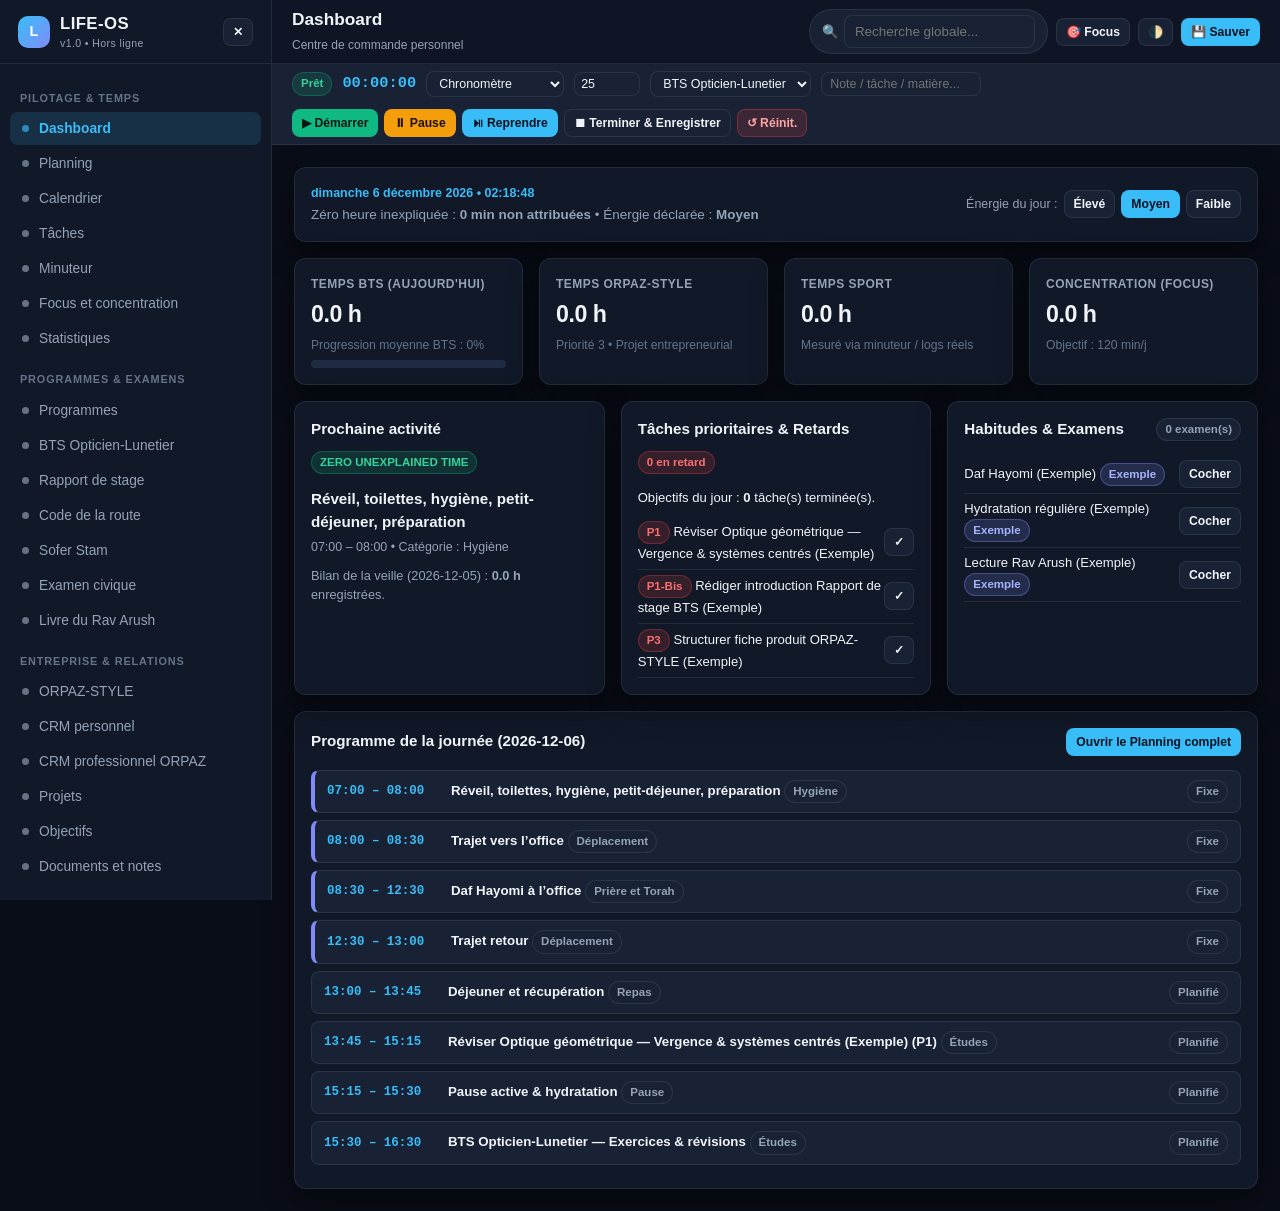
==== index.html @ 8e5c57d3 "Rename LIFE-OS (1).html to index.html" ====
<!DOCTYPE html>
<html lang="fr" data-theme="dark">
<head>
<meta charset="UTF-8">
<meta name="viewport" content="width=device-width, initial-scale=1.0, maximum-scale=5.0">
<title>LIFE-OS — Système de Gestion de Vie, Études & Entrepreneuriat</title>
<style>
  :root {
    --bg-app: #090d16;
    --bg-surface: #111827;
    --bg-surface-2: #182234;
    --bg-surface-3: #1f2b42;
    --bg-glass: rgba(17, 24, 39, 0.85);
    --text-main: #f1f5f9;
    --text-muted: #94a3b8;
    --text-dim: #64748b;
    --border-color: rgba(148, 163, 184, 0.14);
    --border-strong: rgba(148, 163, 184, 0.28);
    --accent: #38bdf8;
    --accent-2: #818cf8;
    --accent-gold: #f59e0b;
    --success: #10b981;
    --warning: #f59e0b;
    --danger: #ef4444;
    --info: #38bdf8;
    --shadow: 0 12px 32px rgba(0, 0, 0, 0.45);
    --radius-sm: 8px;
    --radius-md: 12px;
    --radius-lg: 16px;
    --radius-xl: 20px;
    --sidebar-w: 272px;
    --topbar-h: 64px;
    --font-sans: 'Inter', -apple-system, BlinkMacSystemFont, 'Segoe UI', Roboto, sans-serif;
    --font-mono: ui-monospace, SFMono-Regular, Menlo, Monaco, Consolas, monospace;
  }

  [data-theme="light"] {
    --bg-app: #f1f5f9;
    --bg-surface: #ffffff;
    --bg-surface-2: #f8fafc;
    --bg-surface-3: #e2e8f0;
    --bg-glass: rgba(255, 255, 255, 0.88);
    --text-main: #0f172a;
    --text-muted: #475569;
    --text-dim: #64748b;
    --border-color: rgba(15, 23, 42, 0.1);
    --border-strong: rgba(15, 23, 42, 0.22);
    --accent: #0284c7;
    --accent-2: #4f46e5;
    --accent-gold: #d97706;
    --success: #059669;
    --warning: #d97706;
    --danger: #dc2626;
    --info: #0284c7;
    --shadow: 0 8px 24px rgba(15, 23, 42, 0.08);
  }

  * { box-sizing: border-box; margin: 0; padding: 0; }
  html, body { height: 100%; font-family: var(--font-sans); background: var(--bg-app); color: var(--text-main); line-height: 1.5; -webkit-tap-highlight-color: transparent; }
  button, input, select, textarea { font-family: inherit; color: inherit; }
  button { cursor: pointer; background: none; border: none; }
  a { color: var(--accent); text-decoration: none; }
  code, pre, .mono { font-family: var(--font-mono); }

  /* Scrollbars */
  ::-webkit-scrollbar { width: 7px; height: 7px; }
  ::-webkit-scrollbar-track { background: transparent; }
  ::-webkit-scrollbar-thumb { background: rgba(148, 163, 184, 0.25); border-radius: 99px; }
  ::-webkit-scrollbar-thumb:hover { background: rgba(148, 163, 184, 0.45); }

  /* Layout */
  .app-shell { display: flex; min-height: 100vh; width: 100%; }
  .sidebar {
    width: var(--sidebar-w);
    background: var(--bg-surface);
    border-right: 1px solid var(--border-color);
    display: flex;
    flex-direction: column;
    position: fixed;
    top: 0; left: 0; bottom: 0;
    z-index: 40;
    transition: transform 0.25s ease;
  }
  .sidebar-header {
    height: var(--topbar-h);
    padding: 0 18px;
    display: flex;
    align-items: center;
    justify-content: space-between;
    border-bottom: 1px solid var(--border-color);
  }
  .brand { display: flex; align-items: center; gap: 10px; font-weight: 800; font-size: 1.05rem; letter-spacing: 0.4px; }
  .brand-badge {
    width: 32px; height: 32px; border-radius: 10px;
    background: linear-gradient(135deg, var(--accent), var(--accent-2));
    display: grid; place-items: center; color: #fff; font-weight: 900; font-size: 0.9rem;
  }
  .sidebar-nav { flex: 1; overflow-y: auto; padding: 12px 10px; }
  .nav-group-label {
    font-size: 0.68rem; font-weight: 700; text-transform: uppercase;
    letter-spacing: 0.08em; color: var(--text-dim); padding: 14px 10px 6px;
  }
  .nav-item {
    width: 100%; display: flex; align-items: center; gap: 10px;
    padding: 9px 12px; border-radius: var(--radius-sm); font-size: 0.86rem;
    color: var(--text-muted); text-align: left; transition: all 0.15s ease; margin-bottom: 2px;
  }
  .nav-item:hover { background: var(--bg-surface-2); color: var(--text-main); }
  .nav-item.active {
    background: rgba(56, 189, 248, 0.14); color: var(--accent); font-weight: 600;
  }
  .nav-dot { width: 7px; height: 7px; border-radius: 50%; background: currentColor; opacity: 0.65; flex-shrink: 0; }

  .main-wrapper { flex: 1; margin-left: var(--sidebar-w); display: flex; flex-direction: column; min-width: 0; }

  /* Topbar & Persistent Timer Bar */
  .topbar {
    height: var(--topbar-h);
    background: var(--bg-glass);
    backdrop-filter: blur(14px);
    border-bottom: 1px solid var(--border-color);
    padding: 0 20px;
    display: flex; align-items: center; justify-content: space-between; gap: 12px;
    position: sticky; top: 0; z-index: 30;
  }
  .topbar-left { display: flex; align-items: center; gap: 12px; min-width: 0; }
  .menu-toggle {
    display: none; width: 38px; height: 38px; border-radius: var(--radius-sm);
    align-items: center; justify-content: center; background: var(--bg-surface-2);
    border: 1px solid var(--border-color); font-size: 1.1rem;
  }
  .page-title-wrap h1 { font-size: 1.08rem; font-weight: 700; white-space: nowrap; overflow: hidden; text-overflow: ellipsis; }
  .page-title-wrap span { font-size: 0.75rem; color: var(--text-muted); }

  .topbar-right { display: flex; align-items: center; gap: 8px; flex-wrap: wrap; }
  .search-box {
    display: flex; align-items: center; gap: 6px;
    background: var(--bg-surface-2); border: 1px solid var(--border-color);
    border-radius: 99px; padding: 5px 12px; font-size: 0.82rem;
  }
  .search-box input { background: transparent; border: none; outline: none; width: 170px; font-size: 0.82rem; }
  .search-box input:focus { width: 220px; }

  /* Persistent Global Timer Pill */
  .global-timer-bar {
    background: var(--bg-surface-2);
    border-bottom: 1px solid var(--border-color);
    padding: 7px 20px;
    display: flex; align-items: center; justify-content: space-between; gap: 12px; flex-wrap: wrap;
    font-size: 0.82rem;
  }
  .timer-readout { font-family: var(--font-mono); font-weight: 700; font-size: 0.96rem; color: var(--accent); }
  .timer-controls { display: flex; align-items: center; gap: 6px; flex-wrap: wrap; }

  /* Content */
  .content-area { padding: 22px; max-width: 1560px; width: 100%; margin: 0 auto; flex: 1; }

  /* Cards, Buttons, Badges, Inputs */
  .card {
    background: var(--bg-surface); border: 1px solid var(--border-color);
    border-radius: var(--radius-md); padding: 16px; box-shadow: var(--shadow);
  }
  .card-header { display: flex; align-items: center; justify-content: space-between; gap: 10px; margin-bottom: 14px; flex-wrap: wrap; }
  .card-title { font-size: 0.95rem; font-weight: 700; display: flex; align-items: center; gap: 8px; }
  .card-sub { font-size: 0.78rem; color: var(--text-muted); }

  .grid { display: grid; gap: 16px; }
  .grid-2 { grid-template-columns: repeat(2, minmax(0, 1fr)); }
  .grid-3 { grid-template-columns: repeat(3, minmax(0, 1fr)); }
  .grid-4 { grid-template-columns: repeat(4, minmax(0, 1fr)); }

  .kpi-val { font-size: 1.45rem; font-weight: 800; letter-spacing: -0.02em; margin: 4px 0; }
  .kpi-label { font-size: 0.75rem; color: var(--text-muted); text-transform: uppercase; letter-spacing: 0.04em; font-weight: 600; }
  .kpi-meta { font-size: 0.76rem; color: var(--text-dim); }

  .btn {
    display: inline-flex; align-items: center; justify-content: center; gap: 6px;
    padding: 7px 13px; border-radius: var(--radius-sm); font-size: 0.82rem; font-weight: 600;
    border: 1px solid var(--border-color); background: var(--bg-surface-2); color: var(--text-main);
    transition: all 0.15s ease; min-height: 34px;
  }
  .btn:hover { border-color: var(--border-strong); background: var(--bg-surface-3); }
  .btn-primary { background: var(--accent); color: #06121f; border-color: transparent; }
  .btn-primary:hover { opacity: 0.92; background: var(--accent); }
  .btn-success { background: var(--success); color: #04160f; border-color: transparent; }
  .btn-warning { background: var(--warning); color: #1a1102; border-color: transparent; }
  .btn-danger { background: rgba(239, 68, 68, 0.16); color: #fca5a5; border-color: rgba(239, 68, 68, 0.35); }
  [data-theme="light"] .btn-danger { color: #b91c1c; }
  .btn-sm { padding: 4px 9px; font-size: 0.76rem; min-height: 28px; }

  .badge {
    display: inline-flex; align-items: center; gap: 4px; padding: 2px 8px;
    border-radius: 99px; font-size: 0.72rem; font-weight: 600;
    background: var(--bg-surface-2); color: var(--text-muted); border: 1px solid var(--border-color);
  }
  .badge-p1 { background: rgba(239, 68, 68, 0.16); color: #f87171; border-color: rgba(239, 68, 68, 0.3); }
  .badge-p2 { background: rgba(245, 158, 11, 0.16); color: #fbbf24; border-color: rgba(245, 158, 11, 0.3); }
  .badge-p3 { background: rgba(56, 189, 248, 0.16); color: #38bdf8; border-color: rgba(56, 189, 248, 0.3); }
  .badge-ok { background: rgba(16, 185, 129, 0.16); color: #34d399; border-color: rgba(16, 185, 129, 0.3); }
  .badge-demo { background: rgba(129, 140, 248, 0.18); color: #a5b4fc; border-color: rgba(129, 140, 248, 0.35); }

  input[type="text"], input[type="number"], input[type="date"], input[type="time"], input[type="email"], select, textarea {
    width: 100%; background: var(--bg-surface-2); border: 1px solid var(--border-color);
    border-radius: var(--radius-sm); padding: 8px 10px; font-size: 0.84rem; outline: none;
  }
  input:focus, select:focus, textarea:focus { border-color: var(--accent); }
  textarea { min-height: 76px; resize: vertical; }

  .form-grid { display: grid; grid-template-columns: repeat(auto-fit, minmax(180px, 1fr)); gap: 10px; }
  .field { display: flex; flex-direction: column; gap: 4px; }
  .field label { font-size: 0.75rem; font-weight: 600; color: var(--text-muted); }

  .table-wrap { overflow-x: auto; }
  table { width: 100%; border-collapse: collapse; font-size: 0.83rem; }
  th, td { padding: 9px 10px; border-bottom: 1px solid var(--border-color); text-align: left; vertical-align: top; }
  th { font-size: 0.73rem; text-transform: uppercase; letter-spacing: 0.05em; color: var(--text-muted); background: var(--bg-surface-2); }

  .progress-bar { width: 100%; height: 8px; background: var(--bg-surface-3); border-radius: 99px; overflow: hidden; }
  .progress-fill { height: 100%; background: linear-gradient(90deg, var(--accent), var(--success)); transition: width 0.25s ease; }

  /* Kanban */
  .kanban-board { display: grid; grid-template-columns: repeat(3, minmax(260px, 1fr)); gap: 14px; overflow-x: auto; }
  .kanban-col { background: var(--bg-surface-2); border: 1px solid var(--border-color); border-radius: var(--radius-md); padding: 12px; }
  .kanban-col-title { font-weight: 700; font-size: 0.84rem; margin-bottom: 10px; display: flex; justify-content: space-between; }
  .kanban-item { background: var(--bg-surface); border: 1px solid var(--border-color); border-radius: var(--radius-sm); padding: 10px; margin-bottom: 8px; }

  /* Timeline / Schedule */
  .slot-row {
    display: grid; grid-template-columns: 112px 1fr auto; gap: 12px; align-items: center;
    padding: 9px 12px; border-radius: var(--radius-sm); border: 1px solid var(--border-color);
    background: var(--bg-surface-2); margin-bottom: 7px; font-size: 0.83rem;
  }
  .slot-time { font-family: var(--font-mono); font-size: 0.78rem; font-weight: 700; color: var(--accent); }
  .slot-fixed { border-left: 4px solid var(--accent-2); }
  .slot-gap { border-left: 4px dashed var(--warning); background: rgba(245, 158, 11, 0.08); }
  .slot-done { opacity: 0.75; }

  /* Modal & Toast */
  .modal-backdrop {
    position: fixed; inset: 0; background: rgba(0, 0, 0, 0.65); backdrop-filter: blur(4px);
    display: none; align-items: center; justify-content: center; z-index: 100; padding: 16px;
  }
  .modal-backdrop.open { display: flex; }
  .modal-box {
    background: var(--bg-surface); border: 1px solid var(--border-strong); border-radius: var(--radius-lg);
    max-width: 640px; width: 100%; max-height: 88vh; overflow-y: auto; padding: 20px; box-shadow: var(--shadow);
  }
  .toast-container { position: fixed; bottom: 20px; right: 20px; z-index: 120; display: flex; flex-direction: column; gap: 8px; max-width: 360px; }
  .toast {
    background: var(--bg-surface-3); border: 1px solid var(--border-strong); border-left: 4px solid var(--accent);
    border-radius: var(--radius-sm); padding: 10px 14px; font-size: 0.82rem; box-shadow: var(--shadow);
  }

  /* Focus Mode Overlay */
  .focus-overlay {
    position: fixed; inset: 0; background: var(--bg-app); z-index: 90;
    display: none; flex-direction: column; align-items: center; justify-content: center; padding: 24px; text-align: center;
  }
  .focus-overlay.active { display: flex; }
  .focus-clock { font-family: var(--font-mono); font-size: clamp(3rem, 10vw, 6rem); font-weight: 800; color: var(--accent); margin: 16px 0; }

  .sidebar-overlay { display: none; position: fixed; inset: 0; background: rgba(0,0,0,0.55); z-index: 35; }

  @media (max-width: 1024px) {
    .grid-4 { grid-template-columns: repeat(2, minmax(0, 1fr)); }
    .grid-3 { grid-template-columns: repeat(2, minmax(0, 1fr)); }
  }
  @media (max-width: 820px) {
    .sidebar { transform: translateX(-100%); }
    .sidebar.open { transform: translateX(0); }
    .sidebar-overlay.open { display: block; }
    .main-wrapper { margin-left: 0; }
    .menu-toggle { display: inline-flex; }
    .grid-2, .grid-3, .grid-4 { grid-template-columns: 1fr; }
    .search-box input { width: 110px; }
    .search-box input:focus { width: 140px; }
    .content-area { padding: 14px; }
  }
</style>
</head>
<body>
<div class="sidebar-overlay" id="sidebarOverlay" onclick="NavigationManager.closeMobileMenu()"></div>

<div class="app-shell">
  <!-- SIDEBAR -->
  <aside class="sidebar" id="sidebar">
    <div class="sidebar-header">
      <div class="brand">
        <div class="brand-badge">L</div>
        <div>
          <div>LIFE-OS</div>
          <div style="font-size:0.66rem;font-weight:500;color:var(--text-muted)">v1.0 • Hors ligne</div>
        </div>
      </div>
      <button class="btn btn-sm" onclick="NavigationManager.closeMobileMenu()" title="Fermer">✕</button>
    </div>
    <nav class="sidebar-nav" id="sidebarNav"></nav>
  </aside>

  <!-- MAIN -->
  <div class="main-wrapper">
    <!-- TOPBAR -->
    <header class="topbar">
      <div class="topbar-left">
        <button class="menu-toggle" onclick="NavigationManager.toggleMobileMenu()" aria-label="Menu">☰</button>
        <div class="page-title-wrap">
          <h1 id="pageTitle">Dashboard</h1>
          <span id="pageSubtitle">Centre de commande personnel</span>
        </div>
      </div>
      <div class="topbar-right">
        <div class="search-box">
          <span>🔍</span>
          <input type="text" id="globalSearchInput" placeholder="Recherche globale..." oninput="NavigationManager.handleGlobalSearch(this.value)">
        </div>
        <button class="btn btn-sm" onclick="FocusManager.enterFocusMode()" title="Mode Concentration">🎯 Focus</button>
        <button class="btn btn-sm" onclick="SettingsManager.toggleTheme()" title="Clair / Sombre">🌓</button>
        <button class="btn btn-sm btn-primary" onclick="BackupManager.quickManualBackup()" title="Sauvegarde locale">💾 Sauver</button>
      </div>
    </header>

    <!-- PERSISTENT GLOBAL TIMER BAR -->
    <div class="global-timer-bar" id="globalTimerBar">
      <div style="display:flex;align-items:center;gap:10px;flex-wrap:wrap;">
        <span class="badge badge-ok" id="timerStatusBadge">Prêt</span>
        <span class="timer-readout" id="globalTimerDisplay">00:00:00</span>
        <select id="timerModeSelect" style="width:auto;padding:4px 8px;font-size:0.78rem;" onchange="TimerManager.setMode(this.value)">
          <option value="stopwatch">Chronomètre</option>
          <option value="countdown">Compte à rebours</option>
          <option value="pomodoro">Pomodoro (25m)</option>
        </select>
        <input type="number" id="timerDurationMin" value="25" min="1" max="300" style="width:66px;padding:4px 6px;font-size:0.78rem;" title="Durée (min)">
        <select id="timerCategorySelect" style="width:auto;padding:4px 8px;font-size:0.78rem;">
          <option value="BTS Opticien-Lunetier">BTS Opticien-Lunetier</option>
          <option value="Rapport de stage">Rapport de stage</option>
          <option value="ORPAZ-STYLE">ORPAZ-STYLE</option>
          <option value="Code de la route">Code de la route</option>
          <option value="Sofer Stam">Sofer Stam</option>
          <option value="Examen civique">Examen civique</option>
          <option value="Lecture">Lecture (Rav Arush)</option>
          <option value="Sport">Sport</option>
          <option value="Autre activité">Autre activité</option>
        </select>
        <input type="text" id="timerNoteInput" placeholder="Note / tâche / matière..." style="width:160px;padding:4px 8px;font-size:0.78rem;">
      </div>
      <div class="timer-controls">
        <button class="btn btn-sm btn-success" id="btnTimerStart" onclick="TimerManager.start()">▶ Démarrer</button>
        <button class="btn btn-sm btn-warning" onclick="TimerManager.pause()">⏸ Pause</button>
        <button class="btn btn-sm btn-primary" onclick="TimerManager.resume()">⏯ Reprendre</button>
        <button class="btn btn-sm" onclick="TimerManager.stopAndSave()">⏹ Terminer & Enregistrer</button>
        <button class="btn btn-sm btn-danger" onclick="TimerManager.reset()">↺ Réinit.</button>
      </div>
    </div>

    <!-- MAIN CONTENT -->
    <main class="content-area" id="appContent"></main>
  </div>
</div>

<!-- FOCUS MODE OVERLAY -->
<div class="focus-overlay" id="focusOverlay">
  <span class="badge badge-p3">MODE CONCENTRATION ACTIF</span>
  <h2 id="focusTaskLabel" style="font-size:1.5rem;margin-top:12px;">Session de concentration</h2>
  <p id="focusGoalLabel" style="color:var(--text-muted);max-width:520px;margin-top:6px;"></p>
  <div class="focus-clock" id="focusOverlayClock">25:00</div>
  <div style="display:flex;gap:10px;flex-wrap:wrap;justify-content:center;">
    <button class="btn btn-success" onclick="TimerManager.start()">▶ Démarrer</button>
    <button class="btn btn-warning" onclick="TimerManager.pause()">⏸ Pause</button>
    <button class="btn btn-primary" onclick="FocusManager.openPostSessionModal()">✓ Clôturer session</button>
    <button class="btn" onclick="FocusManager.exitFocusMode()">Quitter le mode Focus</button>
  </div>
</div>

<!-- MODAL -->
<div class="modal-backdrop" id="modalBackdrop" onclick="if(event.target===this)UI.closeModal()">
  <div class="modal-box" id="modalBox"></div>
</div>

<!-- TOASTS -->
<div class="toast-container" id="toastContainer"></div>

<script>
/* ============================================================================
   LIFE-OS ARCHITECTURE MODULES
   - DatabaseManager (IndexedDB + Schema Version & Migrations)
   - SettingsManager (LocalStorage + Fixed Schedule + Shabbat/Holidays + Energy)
   - NavigationManager (24 views + Global Search + Responsive Menu)
   - DashboardManager (Live Clock, KPIs, Zero Unexplained Time, Progress)
   - PlanningEngine (Full waking-day engine, fixed slots, smart evening rotation, gaps)
   - TaskManager (Tasks, Subtasks, Recurrence, Statuses, List / Kanban / Calendar)
   - CalendarManager (Day / Week / Month / Chronological + Shabbat/Unavailability)
   - StudyManager (BTS subjects, weighted grades, spaced repetition, Rapport de stage,
                   Code/Permis B, Sofer Stam, Examen civique, Rav Arush)
   - CRMManager (Strict separation: Personal CRM vs ORPAZ-STYLE CRM + voluntary link)
   - ProjectManager (Projects, Milestones, Objectives across all horizons, Docs/Notes)
   - TimerManager (Timestamp-based persistent timer across navigation/reload/background)
   - FocusManager (Pomodoro/25/45/60/90/custom, pre/post session, focus mode, reminders)
   - BackupManager (Full/Selective JSON export, validate, dedup, preview, auto/manual, history)
   - StatisticsManager (SVG charts, real measured time vs habits, daily/weekly recap)
   - NotificationManager (In-app reminders, hydration/movement/break prompts, browser notif if granted)
   ============================================================================ */

const SCHEMA_VERSION = 1;
const DB_NAME = 'LifeOS_DB_v1';

const FIXED_SCHEDULE_DEFAULT = [
  { id: 'fix-1', start: '07:00', end: '08:00', label: 'Réveil, toilettes, hygiène, petit-déjeuner, préparation', category: 'Hygiène', protected: true },
  { id: 'fix-2', start: '08:00', end: '08:30', label: 'Trajet vers l’office', category: 'Déplacement', protected: true },
  { id: 'fix-3', start: '08:30', end: '12:30', label: 'Daf Hayomi à l’office', category: 'Prière et Torah', protected: true },
  { id: 'fix-4', start: '12:30', end: '13:00', label: 'Trajet retour', category: 'Déplacement', protected: true },
  { id: 'fix-5', start: '18:30', end: '20:30', label: 'Cours de Torah et Arvit', category: 'Prière et Torah', protected: true },
  { id: 'fix-6', start: '23:15', end: '23:30', label: 'Préparation au sommeil', category: 'Préparation personnelle', protected: true },
  { id: 'fix-7', start: '23:30', end: '23:59', label: 'Coucher (sommeil protégé)', category: 'Récupération', protected: true }
];

const CATEGORIES_ALL = [
  'Études', 'Travail', 'Entreprise', 'Prière et Torah', 'Déplacement',
  'Repas', 'Sport', 'Douche', 'Hygiène', 'Préparation personnelle',
  'Pause', 'Récupération', 'Lecture', 'Temps personnel', 'Organisation du lendemain'
];

const BTS_SUBJECTS_DEFAULT = [
  { name: 'Analyse de la vision', coeff: 4, difficulty: 'Élevée', progress: 0, grades: [], weakPoints: '', skills: '', nextReview: '' },
  { name: 'Optique géométrique', coeff: 4, difficulty: 'Élevée', progress: 0, grades: [], weakPoints: '', skills: '', nextReview: '' },
  { name: 'Optique physique', coeff: 3, difficulty: 'Élevée', progress: 0, grades: [], weakPoints: '', skills: '', nextReview: '' },
  { name: 'Gestion', coeff: 2, difficulty: 'Moyenne', progress: 0, grades: [], weakPoints: '', skills: '', nextReview: '' },
  { name: 'Économie-droit', coeff: 2, difficulty: 'Moyenne', progress: 0, grades: [], weakPoints: '', skills: '', nextReview: '' },
  { name: 'Étude technique des systèmes optiques (ETSO)', coeff: 4, difficulty: 'Élevée', progress: 0, grades: [], weakPoints: '', skills: '', nextReview: '' }
];

const STORES = [
  'tasks', 'events', 'timeLogs', 'studyItems', 'internshipSections',
  'codeSessions', 'soferItems', 'civicItems', 'books', 'orpazProducts',
  'orpazOrders', 'orpazAgreements', 'orpazSessions', 'personalCrm',
  'orpazCrm', 'projects', 'objectives', 'documents', 'sportSessions',
  'habits', 'focusSessions', 'backups', 'blackoutDates'
];

const UI = {
  toast(msg, type = 'info') {
    const c = document.getElementById('toastContainer');
    const el = document.createElement('div');
    el.className = 'toast';
    if (type === 'danger') el.style.borderLeftColor = 'var(--danger)';
    if (type === 'success') el.style.borderLeftColor = 'var(--success)';
    el.textContent = msg;
    c.appendChild(el);
    setTimeout(() => { el.style.opacity = '0'; setTimeout(() => el.remove(), 250); }, 3600);
  },
  openModal(html) {
    document.getElementById('modalBox').innerHTML = html;
    document.getElementById('modalBackdrop').classList.add('open');
  },
  closeModal() {
    document.getElementById('modalBackdrop').classList.remove('open');
  },
  confirm(title, message, onConfirm) {
    UI.openModal(`
      <h3 style="font-size:1.05rem;font-weight:700;margin-bottom:8px;">${esc(title)}</h3>
      <p style="font-size:0.86rem;color:var(--text-muted);margin-bottom:18px;">${esc(message)}</p>
      <div style="display:flex;gap:8px;justify-content:flex-end;">
        <button class="btn" onclick="UI.closeModal()">Annuler</button>
        <button class="btn btn-danger" id="confirmActionBtn">Confirmer</button>
      </div>
    `);
    document.getElementById('confirmActionBtn').onclick = () => { UI.closeModal(); onConfirm(); };
  },
  todayStr() {
    const d = new Date();
    return d.toISOString().slice(0, 10);
  },
  nowTimeStr() {
    const d = new Date();
    return d.toTimeString().slice(0, 5);
  },
  timeToMin(t) {
    if (!t || !t.includes(':')) return 0;
    const [h, m] = t.split(':').map(Number);
    return h * 60 + m;
  },
  minToTime(m) {
    const clamped = Math.max(0, Math.min(1439, Math.round(m)));
    const hh = String(Math.floor(clamped / 60)).padStart(2, '0');
    const mm = String(clamped % 60).padStart(2, '0');
    return `${hh}:${mm}`;
  },
  formatDurationSec(sec) {
    const s = Math.max(0, Math.floor(sec || 0));
    const h = Math.floor(s / 3600);
    const m = Math.floor((s % 3600) / 60);
    const r = s % 60;
    return [h, m, r].map(v => String(v).padStart(2, '0')).join(':');
  },
  formatHoursFromSec(sec) {
    return ((sec || 0) / 3600).toFixed(1) + ' h';
  },
  uid(prefix = 'id') {
    return `${prefix}_${Date.now().toString(36)}_${Math.random().toString(36).slice(2, 7)}`;
  }
};

function esc(s) {
  return String(s ?? '').replace(/[&<>"']/g, c => ({ '&': '&amp;', '<': '&lt;', '>': '&gt;', '"': '&quot;', "'": '&#39;' }[c]));
}

/* ============================================================================
   1. DatabaseManager (IndexedDB + Schema Version & Migrations)
   ============================================================================ */
const DatabaseManager = {
  db: null,
  async init() {
    return new Promise((resolve, reject) => {
      const req = indexedDB.open(DB_NAME, SCHEMA_VERSION);
      req.onupgradeneeded = (e) => {
        const db = e.target.result;
        const oldVersion = e.oldVersion;
        STORES.forEach(storeName => {
          if (!db.objectStoreNames.contains(storeName)) {
            db.createObjectStore(storeName, { keyPath: 'id' });
          }
        });
        this.runMigrations(db, e.target.transaction, oldVersion, SCHEMA_VERSION);
      };
      req.onsuccess = (e) => {
        this.db = e.target.result;
        resolve(this.db);
      };
      req.onerror = (e) => reject(e.target.error);
    });
  },
  runMigrations(db, tx, fromV, toV) {
    // Hook for deterministic schema migrations across versions
    if (fromV > 0 && fromV < toV) {
      console.info(`LIFE-OS migration du schéma v${fromV} vers v${toV}`);
    }
  },
  async getAll(storeName) {
    return new Promise((resolve, reject) => {
      const tx = this.db.transaction(storeName, 'readonly');
      const req = tx.objectStore(storeName).getAll();
      req.onsuccess = () => resolve(req.result || []);
      req.onerror = () => reject(req.error);
    });
  },
  async put(storeName, item) {
    if (!item.id) item.id = UI.uid(storeName);
    item.updatedAt = new Date().toISOString();
    return new Promise((resolve, reject) => {
      const tx = this.db.transaction(storeName, 'readwrite');
      const req = tx.objectStore(storeName).put(item);
      req.onsuccess = () => resolve(item);
      req.onerror = () => reject(req.error);
    });
  },
  async remove(storeName, id) {
    return new Promise((resolve, reject) => {
      const tx = this.db.transaction(storeName, 'readwrite');
      const req = tx.objectStore(storeName).delete(id);
      req.onsuccess = () => resolve(true);
      req.onerror = () => reject(req.error);
    });
  },
  async clearStore(storeName) {
    return new Promise((resolve, reject) => {
      const tx = this.db.transaction(storeName, 'readwrite');
      const req = tx.objectStore(storeName).clear();
      req.onsuccess = () => resolve(true);
      req.onerror = () => reject(req.error);
    });
  },
  async seedIfEmpty() {
    const existingTasks = await this.getAll('tasks');
    const existingBooks = await this.getAll('books');
    if (existingTasks.length > 0 || existingBooks.length > 0) return;

    const today = UI.todayStr();
    // Données d'exemple clairement marquées isDemo: true
    await this.put('tasks', {
      id: 'demo-t1', title: 'Réviser Optique géométrique — Vergence & systèmes centrés (Exemple)',
      description: 'Exemple de tâche prioritaire BTS Opticien-Lunetier.',
      priority: 'P1', category: 'Études', program: 'BTS Opticien-Lunetier', project: 'BTS 2027',
      createdAt: today, dueDate: today, estMin: 60, actualMin: 0,
      status: 'À faire', subtasks: ['Relire fiches', 'Faire 5 exercices'], notes: '', history: [], isDemo: true
    });
    await this.put('tasks', {
      id: 'demo-t2', title: 'Rédiger introduction Rapport de stage BTS (Exemple)',
      description: 'Exemple de tâche Rapport de stage.',
      priority: 'P1-Bis', category: 'Études', program: 'Rapport de stage', project: 'Rapport BTS',
      createdAt: today, dueDate: today, estMin: 45, actualMin: 0,
      status: 'En cours', subtasks: [], notes: '', history: [], isDemo: true
    });
    await this.put('tasks', {
      id: 'demo-t3', title: 'Structurer fiche produit ORPAZ-STYLE (Exemple)',
      description: 'Exemple d’action opérationnelle ORPAZ-STYLE.',
      priority: 'P3', category: 'Entreprise', program: 'ORPAZ-STYLE', project: 'ORPAZ-STYLE',
      createdAt: today, dueDate: today, estMin: 45, actualMin: 0,
      status: 'À faire', subtasks: [], notes: '', history: [], isDemo: true
    });

    for (const subj of BTS_SUBJECTS_DEFAULT) {
      await this.put('studyItems', {
        id: 'demo-sub-' + subj.name.slice(0, 8),
        subject: subj.name, coeff: subj.coeff, difficulty: subj.difficulty,
        progress: subj.progress, grades: [], courses: '', fiches: '',
        exercises: '', annales: '', qcm: '', corrections: '',
        skills: '', weakPoints: '', nextReview: today, isDemo: true
      });
    }

    await this.put('books', {
      id: 'demo-book-arush',
      title: 'Livre du Rav Arush (À renseigner / Exemple)',
      totalPages: 240, currentPage: 1, dailyPages: 10,
      notes: 'Exemple de suivi de lecture — modifiez le titre, le nombre de pages et la page actuelle.',
      quotes: [], history: [], targetDate: '', isDemo: true
    });

    await this.put('habits', { id: 'demo-h1', name: 'Daf Hayomi (Exemple)', category: 'Prière et Torah', checkedDates: [], isDemo: true });
    await this.put('habits', { id: 'demo-h2', name: 'Hydratation régulière (Exemple)', category: 'Hygiène', checkedDates: [], isDemo: true });
    await this.put('habits', { id: 'demo-h3', name: 'Lecture Rav Arush (Exemple)', category: 'Lecture', checkedDates: [], isDemo: true });
  }
};

/* ============================================================================
   2. SettingsManager (LocalStorage)
   ============================================================================ */
const SETTINGS_KEY = 'LifeOS_Settings_v1';
const SettingsManager = {
  data: {
    theme: 'dark',
    energyLevel: 'Moyen', // 'Élevé' | 'Moyen' | 'Faible'
    showDemoData: true,
    fixedSchedule: JSON.parse(JSON.stringify(FIXED_SCHEDULE_DEFAULT)),
    afternoonBase: {
      lunchStart: '13:00', lunchEnd: '13:45',
      btsDeepEnd: '15:15', breakEnd: '15:30',
      btsExEnd: '16:30', orpazEnd: '17:15',
      sportEnd: '18:00', hygieneEnd: '18:30'
    },
    eveningRotation: ['Code de la route', 'Sofer Stam', 'Examen civique'],
    civicPassScore: 80,
    autoBackupEnabled: true,
    shabbatRules: {
      blockSaturday: true,
      customCandleLightingNote: 'Renseigner manuellement les horaires exacts (aucune invention automatique).'
    },
    dailyFocusGoalMin: 120
  },
  load() {
    try {
      const raw = localStorage.getItem(SETTINGS_KEY);
      if (raw) {
        const parsed = JSON.parse(raw);
        this.data = { ...this.data, ...parsed };
        if (!Array.isArray(this.data.fixedSchedule) || !this.data.fixedSchedule.length) {
          this.data.fixedSchedule = JSON.parse(JSON.stringify(FIXED_SCHEDULE_DEFAULT));
        }
      }
    } catch (e) { console.error(e); }
    document.documentElement.setAttribute('data-theme', this.data.theme || 'dark');
  },
  save() {
    localStorage.setItem(SETTINGS_KEY, JSON.stringify(this.data));
  },
  toggleTheme() {
    this.data.theme = this.data.theme === 'dark' ? 'light' : 'dark';
    document.documentElement.setAttribute('data-theme', this.data.theme);
    this.save();
    UI.toast(`Thème ${this.data.theme === 'dark' ? 'sombre' : 'clair'} activé`);
  },
  async setEnergy(level) {
    this.data.energyLevel = level;
    this.save();
    UI.toast(`Niveau d'énergie déclaré : ${level}`);
    NavigationManager.render();
  }
};

/* ============================================================================
   3. NotificationManager
   ============================================================================ */
const NotificationManager = {
  reminders: [
    'Pensez à boire de l’eau et à vous hydrater.',
    'Levez-vous quelques minutes, bougez et relâchez vos épaules.',
    'Vérifiez vos transitions et ne travaillez jamais après 23h15.'
  ],
  idx: 0,
  pushReminder() {
    const msg = this.reminders[this.idx % this.reminders.length];
    this.idx++;
    UI.toast(`Rappel bien-être : ${msg}`);
    if ('Notification' in window && Notification.permission === 'granted') {
      new Notification('LIFE-OS — Rappel', { body: msg });
    }
  },
  async requestBrowserPermission() {
    if (!('Notification' in window)) {
      UI.toast('Notifications navigateur non supportées sur cet appareil.', 'warning');
      return;
    }
    const perm = await Notification.requestPermission();
    UI.toast(`Permission notifications : ${perm}`);
  }
};

/* ============================================================================
   4. TimerManager (Real Timestamp-Based Persistent Timer)
   ============================================================================ */
const TIMER_STATE_KEY = 'LifeOS_Timer_v1';
const TimerManager = {
  state: {
    mode: 'stopwatch', // 'stopwatch' | 'countdown' | 'pomodoro'
    status: 'idle',    // 'idle' | 'running' | 'paused'
    startedAtMs: null,
    accumulatedSec: 0,
    targetSec: 25 * 60,
    category: 'BTS Opticien-Lunetier',
    note: ''
  },
  intervalId: null,
  load() {
    try {
      const raw = localStorage.getItem(TIMER_STATE_KEY);
      if (raw) this.state = { ...this.state, ...JSON.parse(raw) };
    } catch (e) {}
    const modeSel = document.getElementById('timerModeSelect');
    const durInp = document.getElementById('timerDurationMin');
    const catSel = document.getElementById('timerCategorySelect');
    const noteInp = document.getElementById('timerNoteInput');
    if (modeSel) modeSel.value = this.state.mode;
    if (durInp) durInp.value = Math.max(1, Math.round(this.state.targetSec / 60));
    if (catSel) catSel.value = this.state.category;
    if (noteInp) noteInp.value = this.state.note || '';
    this.syncUI();
    if (!this.intervalId) {
      this.intervalId = setInterval(() => this.syncUI(), 500);
    }
  },
  save() {
    localStorage.setItem(TIMER_STATE_KEY, JSON.stringify(this.state));
  },
  setMode(mode) {
    this.state.mode = mode;
    const durInp = document.getElementById('timerDurationMin');
    if (mode === 'pomodoro') {
      this.state.targetSec = 25 * 60;
      if (durInp) durInp.value = 25;
    } else if (mode === 'countdown' && durInp) {
      this.state.targetSec = Math.max(60, Number(durInp.value || 25) * 60);
    }
    this.save();
    this.syncUI();
  },
  getElapsedSec() {
    let elapsed = this.state.accumulatedSec || 0;
    if (this.state.status === 'running' && this.state.startedAtMs) {
      elapsed += Math.floor((Date.now() - this.state.startedAtMs) / 1000);
    }
    return Math.max(0, elapsed);
  },
  getDisplaySec() {
    const elapsed = this.getElapsedSec();
    if (this.state.mode === 'stopwatch') return elapsed;
    return Math.max(0, (this.state.targetSec || 1500) - elapsed);
  },
  start() {
    const durInp = document.getElementById('timerDurationMin');
    const catSel = document.getElementById('timerCategorySelect');
    const noteInp = document.getElementById('timerNoteInput');
    if (durInp) this.state.targetSec = Math.max(60, Number(durInp.value || 25) * 60);
    if (catSel) this.state.category = catSel.value;
    if (noteInp) this.state.note = noteInp.value.trim();

    if (this.state.status !== 'running') {
      this.state.startedAtMs = Date.now();
      this.state.status = 'running';
      this.save();
      this.syncUI();
      UI.toast(`Minuteur démarré (${this.state.category})`);
    }
  },
  pause() {
    if (this.state.status === 'running') {
      this.state.accumulatedSec = this.getElapsedSec();
      this.state.startedAtMs = null;
      this.state.status = 'paused';
      this.save();
      this.syncUI();
      UI.toast('Minuteur en pause');
    }
  },
  resume() {
    if (this.state.status === 'paused') {
      this.state.startedAtMs = Date.now();
      this.state.status = 'running';
      this.save();
      this.syncUI();
      UI.toast('Minuteur repris');
    }
  },
  async stopAndSave() {
    const sec = this.getElapsedSec();
    const noteInp = document.getElementById('timerNoteInput');
    const catSel = document.getElementById('timerCategorySelect');
    const category = catSel ? catSel.value : this.state.category;
    const note = noteInp ? noteInp.value.trim() : this.state.note;

    this.reset(true);
    if (sec < 5) {
      UI.toast('Durée trop courte (< 5s) pour créer un log de temps.', 'warning');
      return;
    }
    const now = new Date();
    const log = {
      id: UI.uid('log'),
      date: UI.todayStr(),
      startTime: new Date(now.getTime() - sec * 1000).toTimeString().slice(0, 5),
      endTime: now.toTimeString().slice(0, 5),
      durationSec: sec,
      category,
      note
    };
    await DatabaseManager.put('timeLogs', log);
    UI.toast(`Temps enregistré : ${UI.formatDurationSec(sec)} (${category})`, 'success');
    NavigationManager.render();
  },
  reset(silent = false) {
    this.state.status = 'idle';
    this.state.startedAtMs = null;
    this.state.accumulatedSec = 0;
    this.save();
    this.syncUI();
    if (!silent) UI.toast('Minuteur réinitialisé');
  },
  syncUI() {
    const disp = document.getElementById('globalTimerDisplay');
    const badge = document.getElementById('timerStatusBadge');
    const focusClock = document.getElementById('focusOverlayClock');
    const showSec = this.getDisplaySec();
    if (disp) disp.textContent = UI.formatDurationSec(showSec);
    if (focusClock) focusClock.textContent = UI.formatDurationSec(showSec);
    if (badge) {
      badge.textContent = this.state.status === 'running' ? 'En cours' : (this.state.status === 'paused' ? 'En pause' : 'Prêt');
      badge.className = 'badge ' + (this.state.status === 'running' ? 'badge-p1' : (this.state.status === 'paused' ? 'badge-p2' : 'badge-ok'));
    }
    if (this.state.mode !== 'stopwatch' && this.state.status === 'running' && showSec === 0) {
      this.pause();
      UI.toast('Compte à rebours terminé ! Pensez à faire une pause.', 'success');
    }
  }
};

/* ============================================================================
   5. FocusManager
   ============================================================================ */
const FocusManager = {
  currentPlan: { activity: 'BTS Opticien-Lunetier', goal: '', durationMin: 25, expectedResult: '' },
  openPreSessionModal() {
    UI.openModal(`
      <h3 style="font-size:1.05rem;font-weight:700;margin-bottom:10px;">Préparer une session Focus</h3>
      <div class="form-grid">
        <div class="field"><label>Activité</label>
          <select id="fActivity">
            <option>BTS Opticien-Lunetier</option><option>Rapport de stage</option>
            <option>ORPAZ-STYLE</option><option>Code de la route</option>
            <option>Sofer Stam</option><option>Examen civique</option><option>Lecture</option>
          </select>
        </div>
        <div class="field"><label>Durée prévue (min)</label>
          <select id="fDuration"><option value="25">25 min (Pomodoro)</option><option value="45">45 min</option><option value="60">60 min</option><option value="90">90 min</option></select>
        </div>
      </div>
      <div class="field" style="margin-top:10px;"><label>Objectif précis</label><input type="text" id="fGoal" placeholder="Ex. Résoudre 4 exercices de vergence"></div>
      <div class="field" style="margin-top:10px;"><label>Résultat attendu</label><input type="text" id="fResult" placeholder="Ex. Fiche de synthèse + erreurs notées"></div>
      <div style="display:flex;gap:8px;justify-content:flex-end;margin-top:14px;">
        <button class="btn" onclick="UI.closeModal()">Annuler</button>
        <button class="btn btn-primary" onclick="FocusManager.launchSession()">Démarrer Focus</button>
      </div>
    `);
  },
  launchSession() {
    this.currentPlan = {
      activity: document.getElementById('fActivity').value,
      durationMin: Number(document.getElementById('fDuration').value),
      goal: document.getElementById('fGoal').value.trim(),
      expectedResult: document.getElementById('fResult').value.trim()
    };
    UI.closeModal();
    const durInp = document.getElementById('timerDurationMin');
    const catSel = document.getElementById('timerCategorySelect');
    const noteInp = document.getElementById('timerNoteInput');
    if (durInp) durInp.value = this.currentPlan.durationMin;
    if (catSel) catSel.value = this.currentPlan.activity;
    if (noteInp) noteInp.value = this.currentPlan.goal;
    TimerManager.setMode('countdown');
    TimerManager.start();
    this.enterFocusMode();
  },
  enterFocusMode() {
    document.getElementById('focusTaskLabel').textContent = this.currentPlan.activity || TimerManager.state.category;
    document.getElementById('focusGoalLabel').textContent = this.currentPlan.goal ? `Objectif : ${this.currentPlan.goal}` : 'Concentration sans distraction';
    document.getElementById('focusOverlay').classList.add('active');
    TimerManager.syncUI();
  },
  exitFocusMode() {
    document.getElementById('focusOverlay').classList.remove('active');
  },
  openPostSessionModal() {
    this.exitFocusMode();
    const workedMin = Math.max(1, Math.round(TimerManager.getElapsedSec() / 60));
    UI.openModal(`
      <h3 style="font-size:1.05rem;font-weight:700;margin-bottom:10px;">Bilan de fin de session Focus</h3>
      <div class="form-grid">
        <div class="field"><label>Session terminée ?</label>
          <select id="fcDone"><option>Oui</option><option>Partiellement</option><option>Non</option></select>
        </div>
        <div class="field"><label>Temps réellement travaillé (min)</label>
          <input type="number" id="fcMin" value="${workedMin}" min="0">
        </div>
        <div class="field"><label>Nombre d’interruptions</label>
          <input type="number" id="fcInt" value="0" min="0">
        </div>
      </div>
      <div class="field" style="margin-top:10px;"><label>Difficulté rencontrée</label><input type="text" id="fcDiff" placeholder="Aucune / Fatigue / Notion complexe..."></div>
      <div class="field" style="margin-top:10px;"><label>Prochaine étape concrète</label><input type="text" id="fcNext" placeholder="Ex. Faire la série suivante demain"></div>
      <div style="display:flex;gap:8px;justify-content:flex-end;margin-top:14px;">
        <button class="btn" onclick="UI.closeModal()">Annuler</button>
        <button class="btn btn-success" onclick="FocusManager.savePostSession()">Enregistrer la session</button>
      </div>
    `);
  },
  async savePostSession() {
    const mins = Number(document.getElementById('fcMin').value || 0);
    const ints = Number(document.getElementById('fcInt').value || 0);
    const session = {
      id: UI.uid('foc'),
      date: UI.todayStr(),
      activity: this.currentPlan.activity || TimerManager.state.category,
      goal: this.currentPlan.goal,
      completed: document.getElementById('fcDone').value,
      actualMin: mins,
      interruptions: ints,
      difficulty: document.getElementById('fcDiff').value.trim(),
      nextStep: document.getElementById('fcNext').value.trim()
    };
    await DatabaseManager.put('focusSessions', session);
    if (mins > 0) {
      await DatabaseManager.put('timeLogs', {
        id: UI.uid('log'),
        date: UI.todayStr(),
        startTime: UI.nowTimeStr(),
        endTime: UI.nowTimeStr(),
        durationSec: mins * 60,
        category: session.activity,
        note: `Focus: ${session.goal || session.activity}`
      });
    }
    TimerManager.reset(true);
    UI.closeModal();
    UI.toast('Session Focus enregistrée avec bienveillance.');
    NavigationManager.render();
  }
};

/* ============================================================================
   6. PlanningEngine & Zero Unexplained Time
   ============================================================================ */
const PlanningEngine = {
  async isDateUnavailable(dateStr) {
    const blackouts = await DatabaseManager.getAll('blackoutDates');
    const d = new Date(dateStr + 'T12:00:00');
    const isSat = d.getDay() === 6 && SettingsManager.data.shabbatRules.blockSaturday;
    const matched = blackouts.filter(b => dateStr >= b.startDate && dateStr <= b.endDate);
    return { blocked: isSat || matched.length > 0, isSaturday: isSat, reasons: matched };
  },

  async buildDayPlan(dateStr) {
    const unavail = await this.isDateUnavailable(dateStr);
    const allTasks = await DatabaseManager.getAll('tasks');
    const events = (await DatabaseManager.getAll('events')).filter(e => e.date === dateStr);
    const energy = SettingsManager.data.energyLevel || 'Moyen';

    // Never reschedule completed or cancelled tasks
    const openTasks = allTasks.filter(t =>
      !['Terminé', 'Annulé'].includes(t.status) &&
      (!t.dueDate || t.dueDate <= dateStr)
    );

    // Priority rank: P1 (BTS) > P1-Bis (Rapport) > P2 (Permis B / Sofer Stam) > P3 (ORPAZ-STYLE) > P4 (Rav Arush) > P5 (Examen civique)
    const prioRank = { 'P1': 1, 'P1-Bis': 2, 'P2': 3, 'P3': 4, 'P4': 5, 'P5': 6 };
    openTasks.sort((a, b) => (prioRank[a.priority] || 9) - (prioRank[b.priority] || 9));

    const slots = [];

    // 1. Fixed schedule (07:00 to 23:59)
    for (const f of SettingsManager.data.fixedSchedule) {
      slots.push({
        start: f.start,
        end: f.end,
        title: f.label,
        category: f.category,
        type: 'fixed',
        protected: true
      });
    }

    // 2. Custom events on this date (with optional travel buffer)
    for (const ev of events) {
      const travelMin = Number(ev.travelMin || 0);
      if (travelMin > 0) {
        const tStart = UI.timeToMin(ev.start) - travelMin;
        if (tStart >= 420) {
          slots.push({
            start: UI.minToTime(tStart),
            end: ev.start,
            title: `Trajet : ${ev.title}`,
            category: 'Déplacement',
            type: 'travel',
            protected: true
          });
        }
      }
      slots.push({
        start: ev.start,
        end: ev.end,
        title: ev.title,
        category: ev.category || 'Travail',
        type: 'event',
        protected: true
      });
    }

    if (unavail.blocked) {
      slots.push({
        start: '13:00',
        end: '18:30',
        title: unavail.isSaturday ? 'Shabbat — Repos & indisponibilité travail' : `Indisponibilité : ${unavail.reasons.map(r => r.label).join(', ')}`,
        category: 'Récupération',
        type: 'shabbat',
        protected: true
      });
      slots.sort((a, b) => UI.timeToMin(a.start) - UI.timeToMin(b.start));
      return { dateStr, unavail, slots, gaps: [], energy };
    }

    // 3. Afternoon & Evening indicative structure (13:00–18:30 and 20:30–23:15, never after 23:15)
    const dayIndex = Math.floor(new Date(dateStr + 'T12:00:00').getTime() / 86400000);
    const rotList = SettingsManager.data.eveningRotation || ['Code de la route', 'Sofer Stam', 'Examen civique'];
    const eveningProg = rotList[Math.abs(dayIndex) % rotList.length];
    const isSportDay = [1, 3, 5].includes(new Date(dateStr + 'T12:00:00').getDay()); // Lun, Mer, Ven

    const pickTask = (pred, fallbackTitle, fallbackCat) => {
      const idx = openTasks.findIndex(pred);
      if (idx >= 0) {
        const t = openTasks.splice(idx, 1)[0];
        return { title: `${t.title} (${t.priority})`, category: t.category || fallbackCat, taskId: t.id };
      }
      return { title: fallbackTitle, category: fallbackCat, taskId: null };
    };

    const bts1 = pickTask(t => t.priority === 'P1', 'BTS Opticien-Lunetier — Travail approfondi', 'Études');
    const bts2 = pickTask(t => t.priority === 'P1', 'BTS Opticien-Lunetier — Exercices & révisions', 'Études');
    const orpaz1 = pickTask(t => t.priority === 'P3', 'ORPAZ-STYLE — Action opérationnelle & fiche/catalogue', 'Entreprise');
    const nightSecondary = pickTask(t => ['P1-Bis', 'P2', 'P3', 'P5'].includes(t.priority), `${eveningProg} — Session ciblée`, 'Études');

    const suggestedBlocks = [
      { start: '13:00', end: '13:45', title: 'Déjeuner et récupération', category: 'Repas', type: 'planned' },
      {
        start: '13:45', end: '15:15',
        title: energy === 'Faible' ? 'BTS — Révision légère & relecture fiches' : bts1.title,
        category: 'Études', type: 'planned', taskId: bts1.taskId
      },
      { start: '15:15', end: '15:30', title: 'Pause active & hydratation', category: 'Pause', type: 'planned' },
      {
        start: '15:30', end: '16:30',
        title: energy === 'Faible' ? 'BTS — Classement & points faibles légers' : bts2.title,
        category: 'Études', type: 'planned', taskId: bts2.taskId
      },
      {
        start: '16:30', end: '17:15',
        title: energy === 'Faible' ? 'ORPAZ-STYLE — Veille & préparation légère' : orpaz1.title,
        category: 'Entreprise', type: 'planned', taskId: orpaz1.taskId
      },
      {
        start: '17:15', end: '18:00',
        title: isSportDay ? 'Sport (séance programmée) & retour au calme' : 'Marche active, mobilité & récupération',
        category: isSportDay ? 'Sport' : 'Récupération', type: 'planned'
      },
      { start: '18:00', end: '18:30', title: 'Douche, hygiène, changement & transition', category: 'Douche', type: 'planned' },
      // Evening after 18:30–20:30 Torah & Arvit
      { start: '20:30', end: '20:50', title: 'Transition et dîner', category: 'Repas', type: 'planned' },
      { start: '20:50', end: '21:35', title: 'BTS — Révisions ciblées ou annales', category: 'Études', type: 'planned' },
      { start: '21:35', end: '22:15', title: `Rotation soir : ${eveningProg}`, category: 'Études', type: 'planned' },
      { start: '22:15', end: '22:45', title: nightSecondary.title, category: nightSecondary.category, type: 'planned', taskId: nightSecondary.taskId },
      { start: '22:45', end: '23:15', title: 'Lecture du Rav Arush, bilan quotidien & organisation du lendemain', category: 'Lecture', type: 'planned' }
    ];

    // Add non-overlapping suggested blocks (fixed & events always win)
    for (const blk of suggestedBlocks) {
      if (UI.timeToMin(blk.end) > UI.timeToMin('23:15')) continue;
      const overlaps = slots.some(s =>
        UI.timeToMin(blk.start) < UI.timeToMin(s.end) && UI.timeToMin(blk.end) > UI.timeToMin(s.start)
      );
      if (!overlaps) slots.push(blk);
    }

    slots.sort((a, b) => UI.timeToMin(a.start) - UI.timeToMin(b.start));

    // Detect unexplained waking gaps between 07:00 and 23:15
    const gaps = [];
    let cursor = UI.timeToMin('07:00');
    const dayEnd = UI.timeToMin('23:15');
    for (const s of slots) {
      const sStart = UI.timeToMin(s.start);
      const sEnd = UI.timeToMin(s.end);
      if (sStart > cursor && cursor < dayEnd) {
        const gEnd = Math.min(sStart, dayEnd);
        const dur = gEnd - cursor;
        if (dur >= 10) {
          gaps.push({
            start: UI.minToTime(cursor),
            end: UI.minToTime(gEnd),
            durationMin: dur,
            suggestion: this.suggestForGap(dur, energy)
          });
        }
      }
      cursor = Math.max(cursor, sEnd);
    }
    if (cursor < dayEnd && (dayEnd - cursor) >= 10) {
      gaps.push({
        start: UI.minToTime(cursor),
        end: '23:15',
        durationMin: dayEnd - cursor,
        suggestion: this.suggestForGap(dayEnd - cursor, energy)
      });
    }

    return { dateStr, unavail, slots, gaps, energy };
  },

  suggestForGap(min, energy) {
    if (min <= 20) return energy === 'Faible' ? 'Récupération / hydratation' : 'Pause active ou révision express';
    if (energy === 'Élevé') return 'BTS (Optique / Analyse de la vision / Annales)';
    if (energy === 'Moyen') return 'ORPAZ-STYLE (action concrète) ou Rapport de stage';
    return 'Lecture Rav Arush, fiches légères ou organisation du lendemain';
  }
};

/* ============================================================================
   7. TaskManager & CalendarManager
   ============================================================================ */
const TaskManager = {
  async addTask(payload) {
    const task = {
      id: UI.uid('task'),
      title: payload.title.trim(),
      description: (payload.description || '').trim(),
      priority: payload.priority || 'P1',
      category: payload.category || 'Études',
      program: payload.program || 'BTS Opticien-Lunetier',
      project: payload.project || '',
      createdAt: UI.todayStr(),
      dueDate: payload.dueDate || UI.todayStr(),
      estMin: Number(payload.estMin || 30),
      actualMin: 0,
      status: payload.status || 'À faire',
      subtasks: payload.subtasks || [],
      notes: payload.notes || '',
      history: [{ date: new Date().toISOString(), action: 'Création' }],
      isDemo: false
    };
    await DatabaseManager.put('tasks', task);
    UI.toast('Tâche ajoutée', 'success');
    NavigationManager.render();
  },
  async setStatus(id, status) {
    const tasks = await DatabaseManager.getAll('tasks');
    const t = tasks.find(x => x.id === id);
    if (!t) return;
    t.status = status;
    t.history = t.history || [];
    t.history.push({ date: new Date().toISOString(), action: `Statut -> ${status}` });
    await DatabaseManager.put('tasks', t);
    UI.toast(`Tâche marquée : ${status}`);
    NavigationManager.render();
  },
  async postponeTask(id) {
    const tasks = await DatabaseManager.getAll('tasks');
    const t = tasks.find(x => x.id === id);
    if (!t) return;
    const d = new Date((t.dueDate || UI.todayStr()) + 'T12:00:00');
    d.setDate(d.getDate() + 1);
    t.dueDate = d.toISOString().slice(0, 10);
    t.status = 'Reporté';
    t.history = t.history || [];
    t.history.push({ date: new Date().toISOString(), action: `Reportée au ${t.dueDate}` });
    await DatabaseManager.put('tasks', t);
    UI.toast(`Tâche reportée au ${t.dueDate}`);
    NavigationManager.render();
  },
  async deleteTask(id) {
    UI.confirm('Supprimer la tâche', 'Confirmez-vous la suppression définitive de cette tâche ?', async () => {
      await DatabaseManager.remove('tasks', id);
      UI.toast('Tâche supprimée');
      NavigationManager.render();
    });
  }
};

const CalendarManager = {
  async addEvent(ev) {
    await DatabaseManager.put('events', {
      id: UI.uid('ev'),
      title: ev.title.trim(),
      date: ev.date || UI.todayStr(),
      start: ev.start || '14:00',
      end: ev.end || '15:00',
      travelMin: Number(ev.travelMin || 0),
      category: ev.category || 'Travail',
      notes: ev.notes || ''
    });
    UI.toast('Événement ajouté au calendrier', 'success');
    NavigationManager.render();
  }
};

/* ============================================================================
   8. CRMManager (Strict Isolation: Personal CRM vs ORPAZ-STYLE CRM)
   ============================================================================ */
const CRMManager = {
  async addPersonalContact(c) {
    await DatabaseManager.put('personalCrm', {
      id: UI.uid('pcrm'),
      name: c.name.trim(),
      role: c.role || 'Relation professionnelle', // Établissement scolaire, Recruteur, Administration, Fournisseur, Partenaire
      phone: c.phone || '',
      email: c.email || '',
      lastInteraction: c.lastInteraction || UI.todayStr(),
      interactionType: c.interactionType || 'Note',
      followUpDate: c.followUpDate || '',
      notes: c.notes || '',
      linkedOrpazId: c.linkedOrpazId || null // Voluntary link only
    });
    UI.toast('Contact ajouté au CRM Personnel', 'success');
    NavigationManager.render();
  },
  async addOrpazContact(c) {
    await DatabaseManager.put('orpazCrm', {
      id: UI.uid('ocrm'),
      name: c.name.trim(),
      type: c.type || 'Prospect', // Prospect, Client, Fournisseur, Partenaire
      stage: c.stage || 'Nouveau prospect',
      productCategory: c.productCategory || 'Joaillerie',
      quoteAmount: Number(c.quoteAmount || 0),
      paidAmount: Number(c.paidAmount || 0),
      savStatus: c.savStatus || 'Aucun',
      notes: c.notes || ''
    });
    UI.toast('Fiche ajoutée au CRM ORPAZ-STYLE', 'success');
    NavigationManager.render();
  }
};

/* ============================================================================
   9. BackupManager (Export/Import JSON, Validate, Dedup, Preview, Auto, History)
   ============================================================================ */
const BackupManager = {
  async exportJSON(selectedStores = null) {
    const targetStores = selectedStores && selectedStores.length ? selectedStores : STORES;
    const payload = {
      app: 'LIFE-OS',
      schemaVersion: SCHEMA_VERSION,
      exportedAt: new Date().toISOString(),
      settings: SettingsManager.data,
      stores: {}
    };
    for (const s of targetStores) {
      payload.stores[s] = await DatabaseManager.getAll(s);
    }
    const blob = new Blob([JSON.stringify(payload, null, 2)], { type: 'application/json' });
    const url = URL.createObjectURL(blob);
    const a = document.createElement('a');
    a.href = url;
    a.download = `LIFE-OS-backup-${UI.todayStr()}.json`;
    a.click();
    URL.revokeObjectURL(url);
    UI.toast('Export JSON téléchargé', 'success');
  },

  async createSnapshot(label = 'Sauvegarde manuelle', isAuto = false) {
    const snapData = {};
    let totalRecords = 0;
    for (const s of STORES) {
      const rows = await DatabaseManager.getAll(s);
      snapData[s] = rows;
      totalRecords += rows.length;
    }
    const snap = {
      id: UI.uid('bak'),
      createdAt: new Date().toISOString(),
      label,
      isAuto,
      schemaVersion: SCHEMA_VERSION,
      totalRecords,
      payload: snapData
    };
    await DatabaseManager.put('backups', snap);
    if (!isAuto) UI.toast(`Sauvegarde enregistrée (${totalRecords} éléments)`, 'success');
    return snap;
  },

  async quickManualBackup() {
    await this.createSnapshot('Sauvegarde rapide', false);
    if (NavigationManager.current === 'Sauvegardes') NavigationManager.render();
  },

  validateImportData(rawObj) {
    const errors = [];
    if (!rawObj || typeof rawObj !== 'object') errors.push('Format JSON invalide.');
    if (rawObj.app && rawObj.app !== 'LIFE-OS') errors.push('Fichier non reconnu comme sauvegarde LIFE-OS.');
    if (!rawObj.stores || typeof rawObj.stores !== 'object') errors.push('Section "stores" manquante.');
    return errors;
  },

  async previewImportFile(file) {
    if (!file) return;
    const text = await file.text();
    let parsed;
    try { parsed = JSON.parse(text); } catch (e) {
      UI.toast('Impossible de lire le fichier JSON.', 'danger');
      return;
    }
    const errors = this.validateImportData(parsed);
    if (errors.length) {
      UI.toast(`Validation échouée : ${errors.join(' ')}`, 'danger');
      return;
    }

    let summaryRows = '';
    let duplicateCount = 0;
    let newCount = 0;
    for (const s of STORES) {
      const incoming = Array.isArray(parsed.stores[s]) ? parsed.stores[s] : [];
      if (!incoming.length) continue;
      const existing = await DatabaseManager.getAll(s);
      const existingIds = new Set(existing.map(x => x.id));
      const dups = incoming.filter(x => existingIds.has(x.id)).length;
      const news = incoming.length - dups;
      duplicateCount += dups;
      newCount += news;
      summaryRows += `<tr><td>${esc(s)}</td><td>${incoming.length}</td><td>${news}</td><td>${dups}</td></tr>`;
    }

    window._pendingImportPayload = parsed;
    UI.openModal(`
      <h3 style="font-size:1.05rem;font-weight:700;margin-bottom:8px;">Prévisualisation avant importation</h3>
      <p style="font-size:0.82rem;color:var(--text-muted);margin-bottom:10px;">
        Version schéma : <strong>v${esc(parsed.schemaVersion || 1)}</strong> • Nouveaux : <strong>${newCount}</strong> • Doublons détectés : <strong>${duplicateCount}</strong>
      </p>
      <div class="table-wrap" style="max-height:220px;overflow-y:auto;">
        <table><thead><tr><th>Module</th><th>Total</th><th>Nouveaux</th><th>Doublons</th></tr></thead><tbody>${summaryRows || '<tr><td colspan="4">Aucun enregistrement</td></tr>'}</tbody></table>
      </div>
      <div class="field" style="margin-top:12px;">
        <label>Gestion des doublons</label>
        <select id="importDedupMode">
          <option value="skip">Ignorer les doublons existants (conserver l’existant)</option>
          <option value="overwrite">Mettre à jour / écraser les doublons par ID</option>
        </select>
      </div>
      <div style="display:flex;gap:8px;justify-content:flex-end;margin-top:14px;">
        <button class="btn" onclick="UI.closeModal()">Annuler</button>
        <button class="btn btn-primary" onclick="BackupManager.applyImport()">Confirmer et importer</button>
      </div>
    `);
  },

  async applyImport() {
    const parsed = window._pendingImportPayload;
    if (!parsed) return;
    const mode = document.getElementById('importDedupMode').value;
    await this.createSnapshot('Sauvegarde automatique avant import', true);

    for (const s of STORES) {
      const incoming = Array.isArray(parsed.stores[s]) ? parsed.stores[s] : [];
      if (!incoming.length) continue;
      const existing = await DatabaseManager.getAll(s);
      const existingIds = new Set(existing.map(x => x.id));
      for (const item of incoming) {
        if (!item || !item.id) continue;
        if (existingIds.has(item.id) && mode === 'skip') continue;
        await DatabaseManager.put(s, item);
      }
    }
    if (parsed.settings) {
      SettingsManager.data = { ...SettingsManager.data, ...parsed.settings };
      SettingsManager.save();
    }
    window._pendingImportPayload = null;
    UI.closeModal();
    UI.toast('Importation terminée avec succès', 'success');
    NavigationManager.render();
  },

  async restoreSnapshot(id) {
    UI.confirm('Restaurer une sauvegarde', 'Cette opération va remplacer les données actuelles par celles de la sauvegarde sélectionnée. Continuer ?', async () => {
      const snaps = await DatabaseManager.getAll('backups');
      const snap = snaps.find(x => x.id === id);
      if (!snap || !snap.payload) return;
      for (const s of STORES) {
        if (s === 'backups') continue;
        await DatabaseManager.clearStore(s);
        const rows = Array.isArray(snap.payload[s]) ? snap.payload[s] : [];
        for (const r of rows) await DatabaseManager.put(s, r);
      }
      UI.toast('Sauvegarde restaurée', 'success');
      NavigationManager.render();
    });
  }
};

/* ============================================================================
   10. NavigationManager & Views (All 24 Pages)
   ============================================================================ */
const NAV_SECTIONS = [
  {
    label: 'Pilotage & Temps',
    items: [
      'Dashboard', 'Planning', 'Calendrier', 'Tâches', 'Minuteur', 'Focus et concentration', 'Statistiques'
    ]
  },
  {
    label: 'Programmes & Examens',
    items: [
      'Programmes', 'BTS Opticien-Lunetier', 'Rapport de stage', 'Code de la route',
      'Sofer Stam', 'Examen civique', 'Livre du Rav Arush'
    ]
  },
  {
    label: 'Entreprise & Relations',
    items: [
      'ORPAZ-STYLE', 'CRM personnel', 'CRM professionnel ORPAZ', 'Projets', 'Objectifs', 'Documents et notes'
    ]
  },
  {
    label: 'Vie quotidienne & Système',
    items: [
      'Sport', 'Habitudes', 'Paramètres', 'Sauvegardes'
    ]
  }
];

const NavigationManager = {
  current: 'Dashboard',
  searchQuery: '',
  init() {
    const navEl = document.getElementById('sidebarNav');
    let html = '';
    for (const sec of NAV_SECTIONS) {
      html += `<div class="nav-group-label">${esc(sec.label)}</div>`;
      for (const item of sec.items) {
        html += `<button class="nav-item" data-nav="${esc(item)}" onclick="NavigationManager.go('${esc(item)}')"><span class="nav-dot"></span><span>${esc(item)}</span></button>`;
      }
    }
    navEl.innerHTML = html;
  },
  go(page) {
    this.current = page;
    document.querySelectorAll('.nav-item').forEach(el => {
      el.classList.toggle('active', el.dataset.nav === page);
    });
    document.getElementById('pageTitle').textContent = page;
    this.closeMobileMenu();
    this.render();
  },
  toggleMobileMenu() {
    document.getElementById('sidebar').classList.toggle('open');
    document.getElementById('sidebarOverlay').classList.toggle('open');
  },
  closeMobileMenu() {
    document.getElementById('sidebar').classList.remove('open');
    document.getElementById('sidebarOverlay').classList.remove('open');
  },
  handleGlobalSearch(q) {
    this.searchQuery = q.trim().toLowerCase();
    if (this.searchQuery.length >= 2) {
      this.renderSearchResults();
    } else {
      this.render();
    }
  },
  async renderSearchResults() {
    const q = this.searchQuery;
    const [tasks, docs, pCrm, oCrm, projects] = await Promise.all([
      DatabaseManager.getAll('tasks'),
      DatabaseManager.getAll('documents'),
      DatabaseManager.getAll('personalCrm'),
      DatabaseManager.getAll('orpazCrm'),
      DatabaseManager.getAll('projects')
    ]);
    const match = (obj) => JSON.stringify(obj).toLowerCase().includes(q);
    const tHits = tasks.filter(match);
    const dHits = docs.filter(match);
    const pHits = pCrm.filter(match);
    const oHits = oCrm.filter(match);
    const prHits = projects.filter(match);

    document.getElementById('appContent').innerHTML = `
      <div class="card">
        <div class="card-header">
          <div class="card-title">Résultats de recherche pour « ${esc(q)} »</div>
          <button class="btn btn-sm" onclick="document.getElementById('globalSearchInput').value='';NavigationManager.handleGlobalSearch('');">Effacer</button>
        </div>
        <div class="grid grid-2">
          <div><h4>Tâches (${tHits.length})</h4>${tHits.map(x => `<div class="kanban-item"><strong>${esc(x.title)}</strong> — <span class="badge">${esc(x.status)}</span></div>`).join('') || '<p class="card-sub">Aucune</p>'}</div>
          <div><h4>Documents & Notes (${dHits.length})</h4>${dHits.map(x => `<div class="kanban-item"><strong>${esc(x.title)}</strong> — <span class="badge">${esc(x.folder)}</span></div>`).join('') || '<p class="card-sub">Aucune</p>'}</div>
          <div><h4>CRM Personnel (${pHits.length})</h4>${pHits.map(x => `<div class="kanban-item"><strong>${esc(x.name)}</strong> — ${esc(x.role)}</div>`).join('') || '<p class="card-sub">Aucune</p>'}</div>
          <div><h4>CRM ORPAZ-STYLE (${oHits.length})</h4>${oHits.map(x => `<div class="kanban-item"><strong>${esc(x.name)}</strong> — ${esc(x.stage)}</div>`).join('') || '<p class="card-sub">Aucune</p>'}</div>
          <div><h4>Projets (${prHits.length})</h4>${prHits.map(x => `<div class="kanban-item"><strong>${esc(x.name)}</strong> — ${esc(x.status)}</div>`).join('') || '<p class="card-sub">Aucune</p>'}</div>
        </div>
      </div>
    `;
  },

  async render() {
    if (this.searchQuery.length >= 2) {
      return this.renderSearchResults();
    }
    const content = document.getElementById('appContent');
    switch (this.current) {
      case 'Dashboard': content.innerHTML = await Views.dashboard(); break;
      case 'Planning': content.innerHTML = await Views.planning(); break;
      case 'Calendrier': content.innerHTML = await Views.calendar(); break;
      case 'Tâches': content.innerHTML = await Views.tasks(); break;
      case 'Programmes': content.innerHTML = await Views.programs(); break;
      case 'BTS Opticien-Lunetier': content.innerHTML = await Views.bts(); break;
      case 'Rapport de stage': content.innerHTML = await Views.internship(); break;
      case 'Code de la route': content.innerHTML = await Views.codeRoute(); break;
      case 'Sofer Stam': content.innerHTML = await Views.soferStam(); break;
      case 'Examen civique': content.innerHTML = await Views.civicExam(); break;
      case 'Livre du Rav Arush': content.innerHTML = await Views.ravArush(); break;
      case 'ORPAZ-STYLE': content.innerHTML = await Views.orpazStyle(); break;
      case 'CRM personnel': content.innerHTML = await Views.personalCrm(); break;
      case 'CRM professionnel ORPAZ': content.innerHTML = await Views.orpazCrm(); break;
      case 'Projets': content.innerHTML = await Views.projects(); break;
      case 'Documents et notes': content.innerHTML = await Views.documents(); break;
      case 'Sport': content.innerHTML = await Views.sport(); break;
      case 'Habitudes': content.innerHTML = await Views.habits(); break;
      case 'Focus et concentration': content.innerHTML = await Views.focus(); break;
      case 'Objectifs': content.innerHTML = await Views.objectives(); break;
      case 'Minuteur': content.innerHTML = await Views.timerView(); break;
      case 'Statistiques': content.innerHTML = await Views.statistics(); break;
      case 'Paramètres': content.innerHTML = await Views.settings(); break;
      case 'Sauvegardes': content.innerHTML = await Views.backups(); break;
      default: content.innerHTML = await Views.dashboard();
    }
    if (this.current === 'Dashboard') {
      Views.startClock();
    }
  }
};

/* ============================================================================
   11. VIEWS IMPLEMENTATION
   ============================================================================ */
const Views = {
  clockInterval: null,
  startClock() {
    if (this.clockInterval) clearInterval(this.clockInterval);
    const tick = () => {
      const el = document.getElementById('liveClockBox');
      if (!el) return;
      const now = new Date();
      el.textContent = now.toLocaleDateString('fr-FR', { weekday: 'long', day: 'numeric', month: 'long', year: 'numeric' }) + ' • ' + now.toLocaleTimeString('fr-FR');
    };
    tick();
    this.clockInterval = setInterval(tick, 1000);
  },

  filterDemo(rows) {
    if (SettingsManager.data.showDemoData) return rows;
    return rows.filter(r => !r.isDemo);
  },

  async dashboard() {
    const today = UI.todayStr();
    const yesterdayDate = new Date(Date.now() - 86400000).toISOString().slice(0, 10);
    const plan = await PlanningEngine.buildDayPlan(today);
    const tasks = this.filterDemo(await DatabaseManager.getAll('tasks'));
    const logs = await DatabaseManager.getAll('timeLogs');
    const studyItems = this.filterDemo(await DatabaseManager.getAll('studyItems'));
    const habits = this.filterDemo(await DatabaseManager.getAll('habits'));
    const focusSessions = await DatabaseManager.getAll('focusSessions');
    const events = await DatabaseManager.getAll('events');

    const todayLogs = logs.filter(l => l.date === today);
    const yesterdayLogs = logs.filter(l => l.date === yesterdayDate);
    const sumSec = (arr, pred) => arr.filter(pred).reduce((a, b) => a + (b.durationSec || 0), 0);

    const btsSec = sumSec(todayLogs, l => l.category.includes('BTS'));
    const orpazSec = sumSec(todayLogs, l => l.category.includes('ORPAZ'));
    const sportSec = sumSec(todayLogs, l => l.category === 'Sport');
    const focusSec = focusSessions.filter(f => f.date === today).reduce((a, b) => a + (b.actualMin || 0) * 60, 0);
    const yestSec = sumSec(yesterdayLogs, () => true);

    const priorityTasks = tasks.filter(t => t.status !== 'Terminé' && ['P1', 'P1-Bis', 'P2', 'P3'].includes(t.priority));
    const overdueTasks = tasks.filter(t => !['Terminé', 'Annulé'].includes(t.status) && t.dueDate && t.dueDate < today);
    const completedToday = tasks.filter(t => t.status === 'Terminé' && t.dueDate === today);

    const avgBtsProgress = studyItems.length
      ? Math.round(studyItems.reduce((a, b) => a + (Number(b.progress) || 0), 0) / studyItems.length)
      : 0;

    const upcomingExams = events.filter(e => e.date >= today && e.title.toLowerCase().includes('examen'));
    const gapTotalMin = plan.gaps.reduce((a, b) => a + b.durationMin, 0);

    const nowMin = UI.timeToMin(UI.nowTimeStr());
    const nextSlot = plan.slots.find(s => UI.timeToMin(s.start) >= nowMin) || plan.slots[0];

    return `
      <div class="card" style="margin-bottom:16px;display:flex;align-items:center;justify-content:space-between;flex-wrap:wrap;gap:12px;">
        <div>
          <div style="font-size:0.78rem;color:var(--accent);font-weight:700;" id="liveClockBox">Chargement horloge...</div>
          <div style="font-size:0.84rem;color:var(--text-muted);margin-top:2px;">
            Zéro heure inexpliquée : <strong>${gapTotalMin} min non attribuées</strong> • Énergie déclarée : <strong>${esc(SettingsManager.data.energyLevel)}</strong>
          </div>
        </div>
        <div style="display:flex;gap:6px;flex-wrap:wrap;align-items:center;">
          <span class="card-sub">Énergie du jour :</span>
          ${['Élevé', 'Moyen', 'Faible'].map(lvl => `
            <button class="btn btn-sm ${SettingsManager.data.energyLevel === lvl ? 'btn-primary' : ''}" onclick="SettingsManager.setEnergy('${lvl}')">${lvl}</button>
          `).join('')}
        </div>
      </div>

      <div class="grid grid-4" style="margin-bottom:16px;">
        <div class="card">
          <div class="kpi-label">Temps BTS (aujourd'hui)</div>
          <div class="kpi-val">${UI.formatHoursFromSec(btsSec)}</div>
          <div class="kpi-meta">Progression moyenne BTS : ${avgBtsProgress}%</div>
          <div class="progress-bar" style="margin-top:6px;"><div class="progress-fill" style="width:${avgBtsProgress}%"></div></div>
        </div>
        <div class="card">
          <div class="kpi-label">Temps ORPAZ-STYLE</div>
          <div class="kpi-val">${UI.formatHoursFromSec(orpazSec)}</div>
          <div class="kpi-meta">Priorité 3 • Projet entrepreneurial</div>
        </div>
        <div class="card">
          <div class="kpi-label">Temps Sport</div>
          <div class="kpi-val">${UI.formatHoursFromSec(sportSec)}</div>
          <div class="kpi-meta">Mesuré via minuteur / logs réels</div>
        </div>
        <div class="card">
          <div class="kpi-label">Concentration (Focus)</div>
          <div class="kpi-val">${UI.formatHoursFromSec(focusSec)}</div>
          <div class="kpi-meta">Objectif : ${SettingsManager.data.dailyFocusGoalMin} min/j</div>
        </div>
      </div>

      <div class="grid grid-3" style="margin-bottom:16px;">
        <div class="card">
          <div class="card-header"><div class="card-title">Prochaine activité</div><span class="badge badge-ok">ZERO UNEXPLAINED TIME</span></div>
          ${nextSlot ? `
            <div style="font-weight:700;font-size:0.95rem;">${esc(nextSlot.title)}</div>
            <div class="card-sub" style="margin-top:4px;">${esc(nextSlot.start)} – ${esc(nextSlot.end)} • Catégorie : ${esc(nextSlot.category)}</div>
          ` : '<p class="card-sub">Aucun créneau suivant aujourd’hui.</p>'}
          <div style="margin-top:10px;font-size:0.8rem;color:var(--text-muted);">
            Bilan de la veille (${yesterdayDate}) : <strong>${UI.formatHoursFromSec(yestSec)}</strong> enregistrées.
          </div>
        </div>

        <div class="card">
          <div class="card-header"><div class="card-title">Tâches prioritaires & Retards</div><span class="badge badge-p1">${overdueTasks.length} en retard</span></div>
          <div style="font-size:0.82rem;margin-bottom:8px;">Objectifs du jour : <strong>${completedToday.length}</strong> tâche(s) terminée(s).</div>
          ${priorityTasks.slice(0, 4).map(t => `
            <div style="display:flex;justify-content:space-between;align-items:center;padding:5px 0;border-bottom:1px solid var(--border-color);font-size:0.82rem;">
              <span><span class="badge badge-p1">${esc(t.priority)}</span> ${esc(t.title)}</span>
              <button class="btn btn-sm" onclick="TaskManager.setStatus('${t.id}','Terminé')">✓</button>
            </div>
          `).join('') || '<p class="card-sub">Aucune tâche prioritaire ouverte.</p>'}
        </div>

        <div class="card">
          <div class="card-header"><div class="card-title">Habitudes & Examens</div><span class="badge">${upcomingExams.length} examen(s)</span></div>
          ${habits.slice(0, 4).map(h => {
            const done = (h.checkedDates || []).includes(today);
            return `<div style="display:flex;justify-content:space-between;align-items:center;padding:5px 0;border-bottom:1px solid var(--border-color);font-size:0.82rem;">
              <span>${esc(h.name)} ${h.isDemo ? '<span class="badge badge-demo">Exemple</span>' : ''}</span>
              <button class="btn btn-sm ${done ? 'btn-success' : ''}" onclick="Views.toggleHabit('${h.id}')">${done ? 'Fait' : 'Cocher'}</button>
            </div>`;
          }).join('') || '<p class="card-sub">Aucune habitude configurée.</p>'}
        </div>
      </div>

      <div class="card">
        <div class="card-header">
          <div class="card-title">Programme de la journée (${today})</div>
          <button class="btn btn-sm btn-primary" onclick="NavigationManager.go('Planning')">Ouvrir le Planning complet</button>
        </div>
        ${plan.slots.slice(0, 8).map(s => `
          <div class="slot-row ${s.type === 'fixed' ? 'slot-fixed' : ''}">
            <div class="slot-time">${esc(s.start)} – ${esc(s.end)}</div>
            <div><strong>${esc(s.title)}</strong> <span class="badge">${esc(s.category)}</span></div>
            <span class="badge">${s.protected ? 'Fixe' : 'Planifié'}</span>
          </div>
        `).join('')}
      </div>
    `;
  },

  async toggleHabit(id) {
    const today = UI.todayStr();
    const list = await DatabaseManager.getAll('habits');
    const h = list.find(x => x.id === id);
    if (!h) return;
    h.checkedDates = h.checkedDates || [];
    if (h.checkedDates.includes(today)) {
      h.checkedDates = h.checkedDates.filter(d => d !== today);
    } else {
      h.checkedDates.push(today);
    }
    await DatabaseManager.put('habits', h);
    NavigationManager.render();
  },

  async planning() {
    const dateStr = window._planDate || UI.todayStr();
    const plan = await PlanningEngine.buildDayPlan(dateStr);
    const gapMin = plan.gaps.reduce((a, b) => a + b.durationMin, 0);

    return `
      <div class="card" style="margin-bottom:16px;">
        <div class="card-header">
          <div>
            <div class="card-title">Planning Quotidien Intelligent — ZERO UNEXPLAINED TIME</div>
            <div class="card-sub">Énergie : <strong>${esc(plan.energy)}</strong> • Créneaux non attribués : <strong>${gapMin} min</strong> • Aucune activité après 23h15</div>
          </div>
          <div style="display:flex;gap:8px;align-items:center;flex-wrap:wrap;">
            <input type="date" id="planDatePicker" value="${dateStr}" style="width:auto;" onchange="window._planDate=this.value;NavigationManager.render();">
            <button class="btn btn-sm" onclick="window._planDate='${UI.todayStr()}';NavigationManager.render();">Aujourd'hui</button>
          </div>
        </div>

        ${plan.unavail.blocked ? `
          <div class="badge badge-p2" style="padding:8px 12px;margin-bottom:12px;">
            Période protégée : ${plan.unavail.isSaturday ? 'Shabbat' : 'Indisponibilité / Fête / Vacances'} — Travail non planifié automatiquement.
          </div>
        ` : ''}

        ${plan.gaps.length ? `
          <div style="margin-bottom:14px;padding:10px;border-radius:var(--radius-sm);background:rgba(245,158,11,0.1);border:1px solid rgba(245,158,11,0.3);">
            <strong style="font-size:0.84rem;">Plages non attribuées détectées (${plan.gaps.length}) :</strong>
            ${plan.gaps.map(g => `
              <div style="font-size:0.8rem;margin-top:4px;">• <strong>${g.start} – ${g.end}</strong> (${g.durationMin} min) → Suggestion : ${esc(g.suggestion)}</div>
            `).join('')}
          </div>
        ` : `<div class="badge badge-ok" style="margin-bottom:12px;">✓ 100 % des heures d’éveil (07h00–23h15) sont structurées</div>`}

        <div>
          ${plan.slots.map(s => `
            <div class="slot-row ${s.type === 'fixed' ? 'slot-fixed' : ''}">
              <div class="slot-time">${esc(s.start)} – ${esc(s.end)}</div>
              <div>
                <strong>${esc(s.title)}</strong>
                <span class="badge" style="margin-left:6px;">${esc(s.category)}</span>
              </div>
              <div>
                ${s.taskId ? `<button class="btn btn-sm btn-success" onclick="TaskManager.setStatus('${s.taskId}','Terminé')">Terminer</button>` : `<span class="badge">${s.protected ? 'Horaire fixe' : 'Auto'}</span>`}
              </div>
            </div>
          `).join('')}
        </div>
      </div>
    `;
  },

  async calendar() {
    const events = await DatabaseManager.getAll('events');
    const blackouts = await DatabaseManager.getAll('blackoutDates');
    return `
      <div class="grid grid-2" style="margin-bottom:16px;">
        <div class="card">
          <div class="card-title" style="margin-bottom:10px;">Ajouter un événement / rendez-vous</div>
          <form onsubmit="event.preventDefault();CalendarManager.addEvent({title:evTitle.value,date:evDate.value,start:evStart.value,end:evEnd.value,travelMin:evTravel.value,category:evCat.value});">
            <div class="form-grid">
              <div class="field"><label>Titre</label><input type="text" id="evTitle" required placeholder="Ex. Rendez-vous / Examen"></div>
              <div class="field"><label>Date</label><input type="date" id="evDate" value="${UI.todayStr()}" required></div>
              <div class="field"><label>Début</label><input type="time" id="evStart" value="14:00" required></div>
              <div class="field"><label>Fin</label><input type="time" id="evEnd" value="15:00" required></div>
              <div class="field"><label>Trajet (min)</label><input type="number" id="evTravel" value="15" min="0"></div>
              <div class="field"><label>Catégorie</label><select id="evCat">${CATEGORIES_ALL.map(c => `<option>${c}</option>`).join('')}</select></div>
            </div>
            <button class="btn btn-primary" style="margin-top:12px;">Ajouter au calendrier</button>
          </form>
        </div>

        <div class="card">
          <div class="card-title" style="margin-bottom:10px;">Shabbat, Fêtes & Indisponibilités</div>
          <p class="card-sub" style="margin-bottom:10px;">${esc(SettingsManager.data.shabbatRules.customCandleLightingNote)}</p>
          <form onsubmit="event.preventDefault();Views.addBlackout();">
            <div class="form-grid">
              <div class="field"><label>Libellé</label><input type="text" id="boLabel" required placeholder="Ex. Fête / Déplacement / Vacances"></div>
              <div class="field"><label>Début</label><input type="date" id="boStart" value="${UI.todayStr()}" required></div>
              <div class="field"><label>Fin</label><input type="date" id="boEnd" value="${UI.todayStr()}" required></div>
            </div>
            <button class="btn" style="margin-top:12px;">Bloquer cette période</button>
          </form>
          <div style="margin-top:12px;">
            ${blackouts.map(b => `<div class="kanban-item" style="display:flex;justify-content:space-between;"><span><strong>${esc(b.label)}</strong> (${esc(b.startDate)} → ${esc(b.endDate)})</span><button class="btn btn-sm btn-danger" onclick="DatabaseManager.remove('blackoutDates','${b.id}').then(()=>NavigationManager.render())">✕</button></div>`).join('') || '<p class="card-sub">Aucune période d’indisponibilité saisie.</p>'}
          </div>
        </div>
      </div>

      <div class="card">
        <div class="card-title" style="margin-bottom:10px;">Événements planifiés (${events.length})</div>
        <div class="table-wrap">
          <table><thead><tr><th>Date</th><th>Horaire</th><th>Titre</th><th>Trajet</th><th>Catégorie</th><th>Action</th></tr></thead>
          <tbody>${events.map(e => `<tr><td>${esc(e.date)}</td><td class="mono">${esc(e.start)}–${esc(e.end)}</td><td>${esc(e.title)}</td><td>${esc(e.travelMin || 0)} min</td><td><span class="badge">${esc(e.category)}</span></td><td><button class="btn btn-sm btn-danger" onclick="DatabaseManager.remove('events','${e.id}').then(()=>NavigationManager.render())">Suppr.</button></td></tr>`).join('') || '<tr><td colspan="6">Aucun événement</td></tr>'}</tbody></table>
        </div>
      </div>
    `;
  },

  async addBlackout() {
    await DatabaseManager.put('blackoutDates', {
      id: UI.uid('bo'),
      label: document.getElementById('boLabel').value.trim(),
      startDate: document.getElementById('boStart').value,
      endDate: document.getElementById('boEnd').value
    });
    UI.toast('Période d’indisponibilité enregistrée', 'success');
    NavigationManager.render();
  },

  async tasks() {
    const all = this.filterDemo(await DatabaseManager.getAll('tasks'));
    const viewMode = window._taskViewMode || 'list';
    return `
      <div class="card" style="margin-bottom:16px;">
        <div class="card-title" style="margin-bottom:10px;">Nouvelle tâche</div>
        <form onsubmit="event.preventDefault();TaskManager.addTask({title:tTitle.value,priority:tPrio.value,category:tCat.value,program:tProg.value,dueDate:tDue.value,estMin:tEst.value,description:tDesc.value});">
          <div class="form-grid">
            <div class="field"><label>Titre</label><input type="text" id="tTitle" required placeholder="Titre de la tâche"></div>
            <div class="field"><label>Priorité</label>
              <select id="tPrio"><option>P1</option><option>P1-Bis</option><option>P2</option><option>P3</option><option>P4</option><option>P5</option></select>
            </div>
            <div class="field"><label>Catégorie</label><select id="tCat">${CATEGORIES_ALL.map(c => `<option>${c}</option>`).join('')}</select></div>
            <div class="field"><label>Programme</label>
              <select id="tProg"><option>BTS Opticien-Lunetier</option><option>Rapport de stage</option><option>ORPAZ-STYLE</option><option>Code de la route</option><option>Sofer Stam</option><option>Examen civique</option><option>Livre du Rav Arush</option></select>
            </div>
            <div class="field"><label>Échéance</label><input type="date" id="tDue" value="${UI.todayStr()}"></div>
            <div class="field"><label>Durée estimée (min)</label><input type="number" id="tEst" value="45" min="5"></div>
          </div>
          <div class="field" style="margin-top:8px;"><label>Description / Notes</label><input type="text" id="tDesc" placeholder="Détails ou sous-étapes"></div>
          <button class="btn btn-primary" style="margin-top:12px;">Créer la tâche</button>
        </form>
      </div>

      <div class="card">
        <div class="card-header">
          <div class="card-title">Gestionnaire de tâches (${all.length})</div>
          <div style="display:flex;gap:6px;">
            <button class="btn btn-sm ${viewMode==='list'?'btn-primary':''}" onclick="window._taskViewMode='list';NavigationManager.render();">Liste</button>
            <button class="btn btn-sm ${viewMode==='kanban'?'btn-primary':''}" onclick="window._taskViewMode='kanban';NavigationManager.render();">Kanban</button>
          </div>
        </div>
        ${viewMode === 'kanban' ? `
          <div class="kanban-board">
            ${['À faire', 'En cours', 'Terminé'].map(col => {
              const items = all.filter(t => (col === 'À faire' ? ['À faire', 'En attente', 'Reporté'].includes(t.status) : t.status === col));
              return `<div class="kanban-col">
                <div class="kanban-col-title"><span>${col}</span><span>${items.length}</span></div>
                ${items.map(t => `<div class="kanban-item">
                  <div style="font-weight:700;font-size:0.84rem;">${esc(t.title)} ${t.isDemo?'<span class="badge badge-demo">Exemple</span>':''}</div>
                  <div class="card-sub">${esc(t.priority)} • ${esc(t.program)} • ${t.dueDate || ''}</div>
                  <div style="display:flex;gap:4px;margin-top:8px;flex-wrap:wrap;">
                    ${t.status !== 'Terminé' ? `<button class="btn btn-sm btn-success" onclick="TaskManager.setStatus('${t.id}','Terminé')">✓</button>` : ''}
                    ${t.status !== 'Terminé' ? `<button class="btn btn-sm" onclick="TaskManager.postponeTask('${t.id}')">Reporter</button>` : ''}
                    <button class="btn btn-sm btn-danger" onclick="TaskManager.deleteTask('${t.id}')">✕</button>
                  </div>
                </div>`).join('')}
              </div>`;
            }).join('')}
          </div>
        ` : `
          <div class="table-wrap">
            <table><thead><tr><th>Priorité</th><th>Titre</th><th>Programme</th><th>Échéance</th><th>Statut</th><th>Actions</th></tr></thead>
            <tbody>${all.map(t => `<tr>
              <td><span class="badge badge-p1">${esc(t.priority)}</span></td>
              <td><strong>${esc(t.title)}</strong> ${t.isDemo?'<span class="badge badge-demo">Exemple</span>':''}</td>
              <td>${esc(t.program)}</td>
              <td>${esc(t.dueDate || '')}</td>
              <td><span class="badge">${esc(t.status)}</span></td>
              <td style="display:flex;gap:4px;flex-wrap:wrap;">
                ${t.status !== 'Terminé' ? `<button class="btn btn-sm btn-success" onclick="TaskManager.setStatus('${t.id}','Terminé')">Terminer</button>` : ''}
                ${t.status !== 'Terminé' ? `<button class="btn btn-sm" onclick="TaskManager.postponeTask('${t.id}')">Reporter</button>` : ''}
                <button class="btn btn-sm btn-danger" onclick="TaskManager.deleteTask('${t.id}')">Suppr.</button>
              </td>
            </tr>`).join('') || '<tr><td colspan="6">Aucune tâche</td></tr>'}</tbody></table>
          </div>
        `}
      </div>
    `;
  },

  async programs() {
    const priorities = [
      { p: 'PRIORITÉ 1', name: 'BTS Opticien-Lunetier', desc: 'Cours, fiches, exercices, annales, simulations, moyennes pondérées, répétition espacée.', page: 'BTS Opticien-Lunetier' },
      { p: 'PRIORITÉ 1 BIS', name: 'Rapport de stage BTS', desc: 'Plan, chapitres, avancement, manquants, corrections, historique et temps réel.', page: 'Rapport de stage' },
      { p: 'PRIORITÉ 2', name: 'Permis B & Sofer Stam', desc: 'Code de la route, séries, erreurs, conduite + module indépendant Sofer Stam.', page: 'Code de la route' },
      { p: 'PRIORITÉ 3', name: 'ORPAZ-STYLE', desc: 'Joaillerie, Judaïca, Kippot, distinction entreprise père / actions personnelles, e-commerce, CRM.', page: 'ORPAZ-STYLE' },
      { p: 'PRIORITÉ 4', name: 'Livre du Rav Arush', desc: 'Suivi pages, citations, notes et créneau quotidien réaliste.', page: 'Livre du Rav Arush' },
      { p: 'PRIORITÉ 5', name: 'Examen civique de naturalisation', desc: 'Banque de questions, QCM, révisions espacées, simulations.', page: 'Examen civique' }
    ];
    return `<div class="grid grid-3">${priorities.map(x => `
      <div class="card">
        <span class="badge badge-p2">${esc(x.p)}</span>
        <h3 style="margin:8px 0 6px;font-size:1rem;">${esc(x.name)}</h3>
        <p class="card-sub" style="margin-bottom:12px;">${esc(x.desc)}</p>
        <button class="btn btn-sm btn-primary" onclick="NavigationManager.go('${esc(x.page)}')">Ouvrir le module</button>
      </div>
    `).join('')}</div>`;
  },

  async bts() {
    const items = this.filterDemo(await DatabaseManager.getAll('studyItems'));
    let weightedSum = 0, coeffSum = 0;
    items.forEach(it => {
      if (Array.isArray(it.grades) && it.grades.length) {
        const avg = it.grades.reduce((a, b) => a + Number(b), 0) / it.grades.length;
        weightedSum += avg * Number(it.coeff || 1);
        coeffSum += Number(it.coeff || 1);
      }
    });
    const generalAvg = coeffSum > 0 ? (weightedSum / coeffSum).toFixed(2) : '—';

    return `
      <div class="card" style="margin-bottom:16px;">
        <div class="card-header">
          <div>
            <div class="card-title">BTS Opticien-Lunetier — Matières, Coefficients & Moyennes</div>
            <div class="card-sub">Moyenne pondérée (sur les notes saisies uniquement) : <strong>${generalAvg} / 20</strong></div>
          </div>
          <button class="btn btn-sm btn-primary" onclick="Views.openAddBtsSubjectModal()">+ Ajouter une matière / épreuve</button>
        </div>
        <div class="table-wrap">
          <table>
            <thead><tr><th>Matière</th><th>Coeff.</th><th>Difficulté</th><th>Progression</th><th>Notes (/20)</th><th>Points faibles / Prochaine révision</th><th>Actions</th></tr></thead>
            <tbody>${items.map(it => {
              const gStr = (it.grades && it.grades.length) ? it.grades.join(', ') : 'Aucune note';
              return `<tr>
                <td><strong>${esc(it.subject)}</strong> ${it.isDemo?'<span class="badge badge-demo">Exemple</span>':''}</td>
                <td>${esc(it.coeff)}</td>
                <td><span class="badge">${esc(it.difficulty)}</span></td>
                <td><div class="progress-bar" style="width:90px;"><div class="progress-fill" style="width:${Number(it.progress||0)}%"></div></div><span style="font-size:0.75rem;">${Number(it.progress||0)}%</span></td>
                <td>${esc(gStr)}</td>
                <td style="font-size:0.78rem;"><div>${esc(it.weakPoints || '—')}</div><span class="badge">${esc(it.nextReview || 'À planifier')}</span></td>
                <td><button class="btn btn-sm" onclick="Views.editBtsItemModal('${it.id}')">Éditer / Note</button></td>
              </tr>`;
            }).join('')}</tbody>
          </table>
        </div>
      </div>
    `;
  },

  openAddBtsSubjectModal() {
    UI.openModal(`
      <h3 style="font-size:1.05rem;font-weight:700;margin-bottom:10px;">Ajouter une matière BTS</h3>
      <div class="form-grid">
        <div class="field"><label>Nom de la matière</label><input type="text" id="bSubName" required></div>
        <div class="field"><label>Coefficient</label><input type="number" id="bSubCoeff" value="2" min="1" step="0.5"></div>
        <div class="field"><label>Difficulté</label><select id="bSubDiff"><option>Faible</option><option selected>Moyenne</option><option>Élevée</option></select></div>
      </div>
      <div style="display:flex;gap:8px;justify-content:flex-end;margin-top:14px;">
        <button class="btn" onclick="UI.closeModal()">Annuler</button>
        <button class="btn btn-primary" onclick="Views.saveNewBtsSubject()">Enregistrer</button>
      </div>
    `);
  },
  async saveNewBtsSubject() {
    await DatabaseManager.put('studyItems', {
      id: UI.uid('bts'),
      subject: document.getElementById('bSubName').value.trim(),
      coeff: Number(document.getElementById('bSubCoeff').value || 1),
      difficulty: document.getElementById('bSubDiff').value,
      progress: 0, grades: [], weakPoints: '', nextReview: UI.todayStr()
    });
    UI.closeModal();
    NavigationManager.render();
  },
  async editBtsItemModal(id) {
    const items = await DatabaseManager.getAll('studyItems');
    const it = items.find(x => x.id === id);
    if (!it) return;
    UI.openModal(`
      <h3 style="font-size:1.05rem;font-weight:700;margin-bottom:10px;">${esc(it.subject)}</h3>
      <div class="form-grid">
        <div class="field"><label>Progression (%)</label><input type="number" id="eBtsProg" value="${it.progress || 0}" min="0" max="100"></div>
        <div class="field"><label>Ajouter une note (/20)</label><input type="number" id="eBtsGrade" step="0.25" min="0" max="20" placeholder="Ex. 14.5"></div>
        <div class="field"><label>Prochaine révision</label><input type="date" id="eBtsRev" value="${it.nextReview || UI.todayStr()}"></div>
      </div>
      <div class="field" style="margin-top:10px;"><label>Points faibles / Erreurs / Fiches</label><textarea id="eBtsWeak">${esc(it.weakPoints || '')}</textarea></div>
      <div style="display:flex;gap:8px;justify-content:flex-end;margin-top:14px;">
        <button class="btn" onclick="UI.closeModal()">Annuler</button>
        <button class="btn btn-primary" onclick="Views.saveBtsEdit('${it.id}')">Mettre à jour</button>
      </div>
    `);
  },
  async saveBtsEdit(id) {
    const items = await DatabaseManager.getAll('studyItems');
    const it = items.find(x => x.id === id);
    if (!it) return;
    it.progress = Number(document.getElementById('eBtsProg').value || 0);
    it.nextReview = document.getElementById('eBtsRev').value;
    it.weakPoints = document.getElementById('eBtsWeak').value;
    const gVal = document.getElementById('eBtsGrade').value;
    if (gVal !== '') {
      it.grades = it.grades || [];
      it.grades.push(Number(gVal));
    }
    it.isDemo = false;
    await DatabaseManager.put('studyItems', it);
    UI.closeModal();
    UI.toast('Matière BTS mise à jour', 'success');
    NavigationManager.render();
  },

  async internship() {
    const secs = await DatabaseManager.getAll('internshipSections');
    return `
      <div class="card" style="margin-bottom:16px;">
        <div class="card-title" style="margin-bottom:10px;">Rapport de stage BTS — Parties, Avancement & Corrections</div>
        <form onsubmit="event.preventDefault();Views.addInternshipSection();">
          <div class="form-grid">
            <div class="field"><label>Partie / Chapitre</label><input type="text" id="isTitle" required placeholder="Ex. Partie I : Présentation entreprise"></div>
            <div class="field"><label>Avancement (%)</label><input type="number" id="isProg" value="0" min="0" max="100"></div>
            <div class="field"><label>Éléments manquants / Corrections</label><input type="text" id="isMissing" placeholder="Ex. Ajouter annexes & sources"></div>
          </div>
          <button class="btn btn-primary" style="margin-top:12px;">Ajouter la partie</button>
        </form>
      </div>
      <div class="card">
        <div class="card-title" style="margin-bottom:10px;">Chapitres du rapport (${secs.length})</div>
        ${secs.map(s => `<div class="kanban-item">
          <div style="display:flex;justify-content:space-between;"><strong>${esc(s.title)}</strong><span class="badge">${s.progress}%</span></div>
          <div class="progress-bar" style="margin:6px 0;"><div class="progress-fill" style="width:${s.progress}%"></div></div>
          <div class="card-sub">Manquants / Corrections : ${esc(s.missing || 'Aucun')}</div>
        </div>`).join('') || '<p class="card-sub">Aucune partie enregistrée.</p>'}
      </div>
    `;
  },
  async addInternshipSection() {
    await DatabaseManager.put('internshipSections', {
      id: UI.uid('rep'),
      title: document.getElementById('isTitle').value.trim(),
      progress: Number(document.getElementById('isProg').value || 0),
      missing: document.getElementById('isMissing').value.trim()
    });
    NavigationManager.render();
  },

  async codeRoute() {
    const sessions = await DatabaseManager.getAll('codeSessions');
    return `
      <div class="card" style="margin-bottom:16px;">
        <div class="card-title" style="margin-bottom:10px;">Code de la route & Permis B — Séries, QCM & Erreurs</div>
        <form onsubmit="event.preventDefault();Views.addCodeSession();">
          <div class="form-grid">
            <div class="field"><label>Thème</label><select id="crTheme"><option>Priorités</option><option>Intersections</option><option>Panneaux</option><option>Sécurité routière</option><option>Simulation complète</option><option>Préparation conduite</option></select></div>
            <div class="field"><label>Bonnes réponses</label><input type="number" id="crGood" value="0" min="0"></div>
            <div class="field"><label>Mauvaises réponses</label><input type="number" id="crBad" value="0" min="0"></div>
            <div class="field"><label>Erreurs à revoir</label><input type="text" id="crErr" placeholder="Ex. Refus de priorité à droite"></div>
          </div>
          <button class="btn btn-primary" style="margin-top:12px;">Enregistrer la série</button>
        </form>
      </div>
      <div class="card">
        <div class="card-title" style="margin-bottom:10px;">Historique (${sessions.length})</div>
        <div class="table-wrap"><table><thead><tr><th>Date</th><th>Thème</th><th>Bonnes</th><th>Erreurs</th><th>Points à revoir</th></tr></thead>
        <tbody>${sessions.map(s => `<tr><td>${esc(s.date)}</td><td>${esc(s.theme)}</td><td style="color:var(--success);font-weight:700;">${s.good}</td><td style="color:var(--danger);font-weight:700;">${s.bad}</td><td>${esc(s.errorsNote)}</td></tr>`).join('') || '<tr><td colspan="5">Aucune session enregistrée</td></tr>'}</tbody></table></div>
      </div>
    `;
  },
  async addCodeSession() {
    await DatabaseManager.put('codeSessions', {
      id: UI.uid('code'),
      date: UI.todayStr(),
      theme: document.getElementById('crTheme').value,
      good: Number(document.getElementById('crGood').value || 0),
      bad: Number(document.getElementById('crBad').value || 0),
      errorsNote: document.getElementById('crErr').value.trim()
    });
    NavigationManager.render();
  },

  async soferStam() {
    const items = await DatabaseManager.getAll('soferItems');
    return `
      <div class="card" style="margin-bottom:16px;">
        <div class="card-title" style="margin-bottom:10px;">Module Sofer Stam — Cours, Références & Notions</div>
        <p class="card-sub" style="margin-bottom:10px;">Ajoutez vos propres cours, références et notions étudiées (aucune règle halakhique générée automatiquement).</p>
        <form onsubmit="event.preventDefault();Views.addSoferItem();">
          <div class="form-grid">
            <div class="field"><label>Notion / Cours / Référence</label><input type="text" id="sfTitle" required placeholder="Titre ou référence personnelle"></div>
            <div class="field"><label>Statut</label><select id="sfStatus"><option>À revoir</option><option>Maîtrisée</option></select></div>
          </div>
          <div class="field" style="margin-top:8px;"><label>Notes personnelles</label><textarea id="sfNotes"></textarea></div>
          <button class="btn btn-primary" style="margin-top:12px;">Ajouter</button>
        </form>
      </div>
      <div class="card">${items.map(i => `<div class="kanban-item"><strong>${esc(i.title)}</strong> <span class="badge">${esc(i.status)}</span><div class="card-sub">${esc(i.notes)}</div></div>`).join('') || '<p class="card-sub">Aucun élément saisi.</p>'}</div>
    `;
  },
  async addSoferItem() {
    await DatabaseManager.put('soferItems', {
      id: UI.uid('sf'),
      title: document.getElementById('sfTitle').value.trim(),
      status: document.getElementById('sfStatus').value,
      notes: document.getElementById('sfNotes').value.trim()
    });
    NavigationManager.render();
  },

  async civicExam() {
    const items = await DatabaseManager.getAll('civicItems');
    return `
      <div class="card" style="margin-bottom:16px;">
        <div class="card-title" style="margin-bottom:10px;">Examen Civique de Naturalisation — Fiches, QCM & Simulations</div>
        <form onsubmit="event.preventDefault();Views.addCivicItem();">
          <div class="form-grid">
            <div class="field"><label>Question / Fiche / Simulation</label><input type="text" id="cvQ" required placeholder="Intitulé de la question ou série"></div>
            <div class="field"><label>Score / Réussite (%)</label><input type="number" id="cvScore" value="0" min="0" max="100"></div>
            <div class="field"><label>Difficulté</label><select id="cvDiff"><option>Normal</option><option>Difficile</option></select></div>
          </div>
          <div class="field" style="margin-top:8px;"><label>Réponse / Remarque</label><input type="text" id="cvAns"></div>
          <button class="btn btn-primary" style="margin-top:12px;">Enregistrer</button>
        </form>
      </div>
      <div class="card">${items.map(i => `<div class="kanban-item"><strong>${esc(i.question)}</strong> <span class="badge">${i.score}%</span> <span class="badge">${esc(i.diff)}</span><div class="card-sub">${esc(i.answer)}</div></div>`).join('') || '<p class="card-sub">Aucune entrée.</p>'}</div>
    `;
  },
  async addCivicItem() {
    await DatabaseManager.put('civicItems', {
      id: UI.uid('cv'),
      question: document.getElementById('cvQ').value.trim(),
      score: Number(document.getElementById('cvScore').value || 0),
      diff: document.getElementById('cvDiff').value,
      answer: document.getElementById('cvAns').value.trim()
    });
    NavigationManager.render();
  },

  async ravArush() {
    const books = this.filterDemo(await DatabaseManager.getAll('books'));
    const b = books[0] || { id: 'book-arush', title: 'Livre du Rav Arush', totalPages: 100, currentPage: 1, dailyPages: 10, notes: '', quotes: [] };
    const remaining = Math.max(0, Number(b.totalPages || 0) - Number(b.currentPage || 0));
    const pct = b.totalPages ? Math.min(100, Math.round((Number(b.currentPage || 0) / Number(b.totalPages)) * 100)) : 0;

    return `
      <div class="card">
        <div class="card-header">
          <div class="card-title">Livre du Rav Arush — Suivi de lecture</div>
          ${b.isDemo ? '<span class="badge badge-demo">Données d’exemple à personnaliser</span>' : ''}
        </div>
        <div class="grid grid-4" style="margin-bottom:14px;">
          <div class="card"><div class="kpi-label">Page actuelle</div><div class="kpi-val">${esc(b.currentPage)} / ${esc(b.totalPages)}</div></div>
          <div class="card"><div class="kpi-label">Pages restantes</div><div class="kpi-val">${remaining}</div><div class="kpi-meta">Basé sur vos pages saisies</div></div>
          <div class="card"><div class="kpi-label">Rythme / jour</div><div class="kpi-val">${esc(b.dailyPages)} p.</div></div>
          <div class="card"><div class="kpi-label">Avancement</div><div class="kpi-val">${pct}%</div><div class="progress-bar" style="margin-top:6px;"><div class="progress-fill" style="width:${pct}%"></div></div></div>
        </div>
        <form onsubmit="event.preventDefault();Views.saveBookArush('${b.id}');">
          <div class="form-grid">
            <div class="field"><label>Titre du livre</label><input type="text" id="bkTitle" value="${esc(b.title)}"></div>
            <div class="field"><label>Total pages</label><input type="number" id="bkTotal" value="${esc(b.totalPages)}" min="1"></div>
            <div class="field"><label>Page actuelle</label><input type="number" id="bkCur" value="${esc(b.currentPage)}" min="0"></div>
            <div class="field"><label>Pages / jour</label><input type="number" id="bkDaily" value="${esc(b.dailyPages)}" min="1"></div>
          </div>
          <div class="field" style="margin-top:10px;"><label>Notes & Citations personnelles</label><textarea id="bkNotes">${esc(b.notes || '')}</textarea></div>
          <button class="btn btn-primary" style="margin-top:12px;">Mettre à jour la lecture</button>
        </form>
      </div>
    `;
  },
  async saveBookArush(id) {
    await DatabaseManager.put('books', {
      id,
      title: document.getElementById('bkTitle').value.trim(),
      totalPages: Number(document.getElementById('bkTotal').value || 1),
      currentPage: Number(document.getElementById('bkCur').value || 0),
      dailyPages: Number(document.getElementById('bkDaily').value || 1),
      notes: document.getElementById('bkNotes').value,
      isDemo: false
    });
    UI.toast('Suivi du livre mis à jour', 'success');
    NavigationManager.render();
  },

  async orpazStyle() {
    const products = await DatabaseManager.getAll('orpazProducts');
    const agreements = await DatabaseManager.getAll('orpazAgreements');
    const sessions = await DatabaseManager.getAll('orpazSessions');
    const totalSales = products.reduce((a, p) => a + (Number(p.salePrice || 0) * Number(p.soldCount || 0)), 0);

    return `
      <div class="grid grid-4" style="margin-bottom:16px;">
        <div class="card"><div class="kpi-label">Ventes enregistrées (réelles)</div><div class="kpi-val">${totalSales.toFixed(2)} €</div><div class="kpi-meta">Aucun chiffre fictif</div></div>
        <div class="card"><div class="kpi-label">Catalogue / SKU</div><div class="kpi-val">${products.length}</div></div>
        <div class="card"><div class="kpi-label">Accords père / pro</div><div class="kpi-val">${agreements.length}</div></div>
        <div class="card"><div class="kpi-label">Sessions traçables</div><div class="kpi-val">${sessions.length}</div></div>
      </div>

      <div class="grid grid-2" style="margin-bottom:16px;">
        <div class="card">
          <div class="card-title" style="margin-bottom:10px;">Session ORPAZ-STYLE (Action concrète obligatoire)</div>
          <form onsubmit="event.preventDefault();Views.addOrpazSession();">
            <div class="form-grid">
              <div class="field"><label>Catégorie</label><select id="osCat"><option>Joaillerie</option><option>Judaïca</option><option>Kippot sur mesure</option><option>Site e-commerce</option><option>Marketing</option><option>Gestion commerciale</option></select></div>
              <div class="field"><label>Durée (min)</label><input type="number" id="osMin" value="45" min="5"></div>
            </div>
            <div class="field" style="margin-top:8px;"><label>Objectif de la session</label><input type="text" id="osGoal" required></div>
            <div class="field" style="margin-top:8px;"><label>Action concrète effectuée & Résultat (obligatoire)</label><input type="text" id="osAction" required placeholder="Ex. Fiche produit créée + prix/marge vérifiés"></div>
            <button class="btn btn-primary" style="margin-top:12px;">Valider la session ORPAZ-STYLE</button>
          </form>
        </div>

        <div class="card">
          <div class="card-title" style="margin-bottom:10px;">Distinction Entreprise du Père / Responsabilités / Accords</div>
          <p class="card-sub" style="margin-bottom:10px;">Clarifiez ce qui appartient à l’entreprise de votre père, ce que vous développez personnellement et les modalités d’accord.</p>
          <form onsubmit="event.preventDefault();Views.addOrpazAgreement();">
            <div class="form-grid">
              <div class="field"><label>Périmètre</label><select id="oaScope"><option>Entreprise du père (stock / matières / créations)</option><option>Développement personnel ORPAZ-STYLE</option><option>Prestation / Commission / Accord</option></select></div>
              <div class="field"><label>Intitulé / Accord</label><input type="text" id="oaTitle" required placeholder="Ex. Modalités rémunération / apport"></div>
            </div>
            <div class="field" style="margin-top:8px;"><label>Détails & conditions</label><input type="text" id="oaTerms" required></div>
            <button class="btn" style="margin-top:12px;">Enregistrer l’accord / note</button>
          </form>
          <div style="margin-top:10px;">${agreements.map(a => `<div class="kanban-item"><span class="badge">${esc(a.scope)}</span> <strong>${esc(a.title)}</strong><div class="card-sub">${esc(a.terms)}</div></div>`).join('')}</div>
        </div>
      </div>

      <div class="card" style="margin-bottom:16px;">
        <div class="card-title" style="margin-bottom:10px;">Catalogue Produits & Marges (Joaillerie / Judaïca / Autres)</div>
        <form onsubmit="event.preventDefault();Views.addOrpazProduct();" style="margin-bottom:12px;">
          <div class="form-grid">
            <div class="field"><label>SKU</label><input type="text" id="opSku" required placeholder="ORZ-001"></div>
            <div class="field"><label>Nom produit</label><input type="text" id="opName" required></div>
            <div class="field"><label>Gamme</label><select id="opCat"><option>Bijoux en or</option><option>Bijoux en argent</option><option>Joaillerie haut de gamme</option><option>Créations personnalisées</option><option>Kippot sur mesure</option><option>Judaïca</option><option>Autres produits</option></select></div>
            <div class="field"><label>Origine</label><select id="opOrigin"><option>Fourni / créé par le père</option><option>Développement personnel</option></select></div>
            <div class="field"><label>Prix achat (€)</label><input type="number" id="opBuy" step="0.01" value="0"></div>
            <div class="field"><label>Prix vente (€)</label><input type="number" id="opSell" step="0.01" value="0"></div>
            <div class="field"><label>Stock</label><input type="number" id="opStock" value="0"></div>
          </div>
          <button class="btn btn-primary" style="margin-top:10px;">Ajouter au catalogue</button>
        </form>
        <div class="table-wrap">
          <table><thead><tr><th>SKU</th><th>Produit</th><th>Gamme</th><th>Origine</th><th>Achat</th><th>Vente</th><th>Marge brute</th><th>Stock</th></tr></thead>
          <tbody>${products.map(p => {
            const margin = (Number(p.salePrice || 0) - Number(p.buyPrice || 0)).toFixed(2);
            return `<tr><td class="mono">${esc(p.sku)}</td><td><strong>${esc(p.name)}</strong></td><td>${esc(p.category)}</td><td>${esc(p.origin)}</td><td>${Number(p.buyPrice||0).toFixed(2)} €</td><td>${Number(p.salePrice||0).toFixed(2)} €</td><td><strong>${margin} €</strong></td><td>${esc(p.stock)}</td></tr>`;
          }).join('') || '<tr><td colspan="8">Aucun produit enregistré</td></tr>'}</tbody></table>
        </div>
      </div>

      <div class="card">
        <div class="card-title" style="margin-bottom:10px;">Journal des sessions ORPAZ-STYLE (${sessions.length})</div>
        ${sessions.map(s => `<div class="kanban-item"><strong>${esc(s.date)}</strong> • <span class="badge">${esc(s.category)}</span> • ${s.durationMin} min — <em>${esc(s.goal)}</em><div style="font-size:0.82rem;margin-top:4px;">Action : <strong>${esc(s.action)}</strong></div></div>`).join('') || '<p class="card-sub">Aucune session enregistrée.</p>'}
      </div>
    `;
  },
  async addOrpazSession() {
    const mins = Number(document.getElementById('osMin').value || 30);
    const cat = document.getElementById('osCat').value;
    const goal = document.getElementById('osGoal').value.trim();
    const action = document.getElementById('osAction').value.trim();
    await DatabaseManager.put('orpazSessions', {
      id: UI.uid('os'), date: UI.todayStr(), category: cat, durationMin: mins, goal, action
    });
    await DatabaseManager.put('timeLogs', {
      id: UI.uid('log'), date: UI.todayStr(), startTime: UI.nowTimeStr(), endTime: UI.nowTimeStr(),
      durationSec: mins * 60, category: 'ORPAZ-STYLE', note: `${cat}: ${action}`
    });
    UI.toast('Session ORPAZ-STYLE enregistrée', 'success');
    NavigationManager.render();
  },
  async addOrpazAgreement() {
    await DatabaseManager.put('orpazAgreements', {
      id: UI.uid('oa'),
      scope: document.getElementById('oaScope').value,
      title: document.getElementById('oaTitle').value.trim(),
      terms: document.getElementById('oaTerms').value.trim()
    });
    NavigationManager.render();
  },
  async addOrpazProduct() {
    await DatabaseManager.put('orpazProducts', {
      id: UI.uid('op'),
      sku: document.getElementById('opSku').value.trim(),
      name: document.getElementById('opName').value.trim(),
      category: document.getElementById('opCat').value,
      origin: document.getElementById('opOrigin').value,
      buyPrice: Number(document.getElementById('opBuy').value || 0),
      salePrice: Number(document.getElementById('opSell').value || 0),
      stock: Number(document.getElementById('opStock').value || 0),
      soldCount: 0
    });
    NavigationManager.render();
  },

  async personalCrm() {
    const list = await DatabaseManager.getAll('personalCrm');
    return `
      <div class="card" style="margin-bottom:16px;">
        <div class="card-title" style="margin-bottom:10px;">CRM Personnel (Indépendant du CRM ORPAZ-STYLE)</div>
        <form onsubmit="event.preventDefault();CRMManager.addPersonalContact({name:pcName.value,role:pcRole.value,phone:pcPhone.value,email:pcEmail.value,followUpDate:pcFollow.value,notes:pcNotes.value});">
          <div class="form-grid">
            <div class="field"><label>Nom / Organisation</label><input type="text" id="pcName" required></div>
            <div class="field"><label>Catégorie</label><select id="pcRole"><option>Relation professionnelle</option><option>Établissement scolaire</option><option>Recruteur</option><option>Administration</option><option>Fournisseur</option><option>Partenaire</option></select></div>
            <div class="field"><label>Téléphone</label><input type="text" id="pcPhone"></div>
            <div class="field"><label>Email</label><input type="email" id="pcEmail"></div>
            <div class="field"><label>Relance prévue</label><input type="date" id="pcFollow"></div>
          </div>
          <div class="field" style="margin-top:8px;"><label>Notes / Échanges</label><input type="text" id="pcNotes"></div>
          <button class="btn btn-primary" style="margin-top:12px;">Ajouter contact personnel</button>
        </form>
      </div>
      <div class="card">${list.map(c => `<div class="kanban-item"><strong>${esc(c.name)}</strong> <span class="badge">${esc(c.role)}</span> • ${esc(c.phone || '')} ${esc(c.email || '')}<div class="card-sub">${esc(c.notes || '')} ${c.followUpDate ? `• Relance : ${esc(c.followUpDate)}` : ''}</div></div>`).join('') || '<p class="card-sub">Aucun contact personnel.</p>'}</div>
    `;
  },

  async orpazCrm() {
    const list = await DatabaseManager.getAll('orpazCrm');
    const stages = ['Nouveau prospect', 'Premier contact', 'Besoin identifié', 'Proposition envoyée', 'Négociation', 'Commande confirmée', 'Vente terminée', 'Perdu'];
    return `
      <div class="card" style="margin-bottom:16px;">
        <div class="card-title" style="margin-bottom:10px;">CRM Professionnel ORPAZ-STYLE</div>
        <form onsubmit="event.preventDefault();CRMManager.addOrpazContact({name:ocName.value,type:ocType.value,stage:ocStage.value,productCategory:ocCat.value,quoteAmount:ocQuote.value,notes:ocNotes.value});">
          <div class="form-grid">
            <div class="field"><label>Nom / Client / Fournisseur</label><input type="text" id="ocName" required></div>
            <div class="field"><label>Type</label><select id="ocType"><option>Prospect</option><option>Client</option><option>Fournisseur</option><option>Partenaire</option></select></div>
            <div class="field"><label>Étape pipeline</label><select id="ocStage">${stages.map(s => `<option>${s}</option>`).join('')}</select></div>
            <div class="field"><label>Catégorie produit</label><select id="ocCat"><option>Joaillerie</option><option>Bijoux en or</option><option>Bijoux en argent</option><option>Créations sur mesure</option><option>Judaïca</option><option>Kippot personnalisées</option><option>Autres produits</option></select></div>
            <div class="field"><label>Montant devis / commande (€)</label><input type="number" id="ocQuote" step="0.01" value="0"></div>
          </div>
          <div class="field" style="margin-top:8px;"><label>Notes / SAV / Paiements</label><input type="text" id="ocNotes"></div>
          <button class="btn btn-primary" style="margin-top:12px;">Ajouter fiche ORPAZ</button>
        </form>
      </div>
      <div class="card">${list.map(c => `<div class="kanban-item"><strong>${esc(c.name)}</strong> <span class="badge">${esc(c.type)}</span> <span class="badge badge-ok">${esc(c.stage)}</span> • ${esc(c.productCategory)} • ${Number(c.quoteAmount||0).toFixed(2)} €<div class="card-sub">${esc(c.notes || '')}</div></div>`).join('') || '<p class="card-sub">Aucune fiche dans le CRM ORPAZ-STYLE.</p>'}</div>
    `;
  },

  async projects() {
    const list = await DatabaseManager.getAll('projects');
    return `
      <div class="card" style="margin-bottom:16px;">
        <div class="card-title" style="margin-bottom:10px;">Nouveau projet</div>
        <form onsubmit="event.preventDefault();Views.addProject();">
          <div class="form-grid">
            <div class="field"><label>Nom du projet</label><input type="text" id="prName" required></div>
            <div class="field"><label>Priorité</label><select id="prPrio"><option>P1</option><option>P1-Bis</option><option>P2</option><option>P3</option><option>P4</option><option>P5</option></select></div>
            <div class="field"><label>Échéance</label><input type="date" id="prDue"></div>
            <div class="field"><label>Progression (%)</label><input type="number" id="prProg" value="0" min="0" max="100"></div>
            <div class="field"><label>Budget facultatif (€)</label><input type="number" id="prBudget" step="0.01"></div>
          </div>
          <div class="field" style="margin-top:8px;"><label>Objectif & description</label><input type="text" id="prDesc"></div>
          <button class="btn btn-primary" style="margin-top:12px;">Créer projet</button>
        </form>
      </div>
      <div class="grid grid-2">${list.map(p => `<div class="card">
        <div style="display:flex;justify-content:space-between;"><strong>${esc(p.name)}</strong><span class="badge">${esc(p.priority)}</span></div>
        <p class="card-sub" style="margin:6px 0;">${esc(p.description || '')}</p>
        <div class="progress-bar"><div class="progress-fill" style="width:${p.progress||0}%"></div></div>
        <div class="card-sub" style="margin-top:6px;">${p.progress||0}% • Échéance : ${esc(p.dueDate || 'Non définie')} ${p.budget ? `• Budget : ${Number(p.budget).toFixed(2)} €` : ''}</div>
      </div>`).join('') || '<p class="card-sub">Aucun projet.</p>'}</div>
    `;
  },
  async addProject() {
    await DatabaseManager.put('projects', {
      id: UI.uid('proj'),
      name: document.getElementById('prName').value.trim(),
      priority: document.getElementById('prPrio').value,
      dueDate: document.getElementById('prDue').value,
      progress: Number(document.getElementById('prProg').value || 0),
      budget: document.getElementById('prBudget').value ? Number(document.getElementById('prBudget').value) : null,
      description: document.getElementById('prDesc').value.trim(),
      status: 'Actif'
    });
    NavigationManager.render();
  },

  async objectives() {
    const list = await DatabaseManager.getAll('objectives');
    return `
      <div class="card" style="margin-bottom:16px;">
        <div class="card-title" style="margin-bottom:10px;">Nouvel objectif</div>
        <form onsubmit="event.preventDefault();Views.addObjective();">
          <div class="form-grid">
            <div class="field"><label>Horizon</label><select id="obHorizon"><option>Quotidien</option><option>Hebdomadaire</option><option>Mensuel</option><option>Trimestriel</option><option>Annuel</option><option>Long terme</option></select></div>
            <div class="field"><label>Objectif</label><input type="text" id="obTitle" required></div>
            <div class="field"><label>Progression (%)</label><input type="number" id="obProg" value="0" min="0" max="100"></div>
          </div>
          <button class="btn btn-primary" style="margin-top:12px;">Ajouter objectif</button>
        </form>
      </div>
      <div class="card">${list.map(o => `<div class="kanban-item"><span class="badge">${esc(o.horizon)}</span> <strong>${esc(o.title)}</strong> — ${o.progress||0}%<div class="progress-bar" style="margin-top:6px;"><div class="progress-fill" style="width:${o.progress||0}%"></div></div></div>`).join('') || '<p class="card-sub">Aucun objectif.</p>'}</div>
    `;
  },
  async addObjective() {
    await DatabaseManager.put('objectives', {
      id: UI.uid('obj'),
      horizon: document.getElementById('obHorizon').value,
      title: document.getElementById('obTitle').value.trim(),
      progress: Number(document.getElementById('obProg').value || 0)
    });
    NavigationManager.render();
  },

  async documents() {
    const docs = await DatabaseManager.getAll('documents');
    return `
      <div class="card" style="margin-bottom:16px;">
        <div class="card-title" style="margin-bottom:10px;">Documents, Fiches & Notes</div>
        <form onsubmit="event.preventDefault();Views.addDoc();">
          <div class="form-grid">
            <div class="field"><label>Titre</label><input type="text" id="dcTitle" required></div>
            <div class="field"><label>Classement</label><select id="dcFolder"><option>Notes</option><option>Fiches</option><option>Documents BTS</option><option>Documents ORPAZ-STYLE</option><option>Documents administratifs</option><option>Idées</option></select></div>
            <div class="field"><label>Tags</label><input type="text" id="dcTags" placeholder="optique, kippot, administratif..."></div>
          </div>
          <div class="field" style="margin-top:8px;"><label>Contenu</label><textarea id="dcBody"></textarea></div>
          <button class="btn btn-primary" style="margin-top:12px;">Enregistrer</button>
        </form>
      </div>
      <div class="card">${docs.map(d => `<div class="kanban-item">
        <div style="display:flex;justify-content:space-between;"><strong>${esc(d.title)}</strong><button class="btn btn-sm btn-danger" onclick="UI.confirm('Supprimer document','Confirmer la suppression ?',()=>DatabaseManager.remove('documents','${d.id}').then(()=>NavigationManager.render()))">Suppr.</button></div>
        <span class="badge">${esc(d.folder)}</span> <span class="card-sub">${esc(d.tags || '')}</span>
        <p style="font-size:0.83rem;margin-top:6px;white-space:pre-wrap;">${esc(d.body || '')}</p>
      </div>`).join('') || '<p class="card-sub">Aucun document.</p>'}</div>
    `;
  },
  async addDoc() {
    await DatabaseManager.put('documents', {
      id: UI.uid('doc'),
      title: document.getElementById('dcTitle').value.trim(),
      folder: document.getElementById('dcFolder').value,
      tags: document.getElementById('dcTags').value.trim(),
      body: document.getElementById('dcBody').value
    });
    NavigationManager.render();
  },

  async sport() {
    const sessions = await DatabaseManager.getAll('sportSessions');
    return `
      <div class="card" style="margin-bottom:16px;">
        <div class="card-title" style="margin-bottom:10px;">Sport & Hygiène quotidienne</div>
        <p class="card-sub" style="margin-bottom:10px;">Prévoyez retour au calme, douche, hygiène, changement et hydratation après chaque séance. Évitez le sport intense tous les jours.</p>
        <form onsubmit="event.preventDefault();Views.addSport();">
          <div class="form-grid">
            <div class="field"><label>Type</label><select id="spType"><option>Marche</option><option>Mobilité</option><option>Étirements</option><option>Musculation</option><option>Cardio</option><option>Récupération / Repos</option></select></div>
            <div class="field"><label>Durée (min)</label><input type="number" id="spDur" value="40" min="5"></div>
            <div class="field"><label>Intensité</label><select id="spInt"><option>Douce</option><option>Modérée</option><option>Soutenue</option></select></div>
            <div class="field"><label>Réalisée ?</label><select id="spDone"><option>Oui</option><option>Planifiée</option></select></div>
          </div>
          <div class="field" style="margin-top:8px;"><label>Exercices / Commentaires / Douche & récupération</label><input type="text" id="spNote"></div>
          <button class="btn btn-primary" style="margin-top:12px;">Enregistrer la séance</button>
        </form>
      </div>
      <div class="card">${sessions.map(s => `<div class="kanban-item"><strong>${esc(s.date)}</strong> • <span class="badge">${esc(s.type)}</span> • ${s.durationMin} min • Intensité : ${esc(s.intensity)} • <span class="badge badge-ok">${esc(s.done)}</span><div class="card-sub">${esc(s.note || '')}</div></div>`).join('') || '<p class="card-sub">Aucune séance enregistrée.</p>'}</div>
    `;
  },
  async addSport() {
    const dur = Number(document.getElementById('spDur').value || 30);
    const type = document.getElementById('spType').value;
    const done = document.getElementById('spDone').value;
    await DatabaseManager.put('sportSessions', {
      id: UI.uid('sp'), date: UI.todayStr(), type, durationMin: dur,
      intensity: document.getElementById('spInt').value, done, note: document.getElementById('spNote').value.trim()
    });
    if (done === 'Oui') {
      await DatabaseManager.put('timeLogs', {
        id: UI.uid('log'), date: UI.todayStr(), startTime: UI.nowTimeStr(), endTime: UI.nowTimeStr(),
        durationSec: dur * 60, category: 'Sport', note: type
      });
    }
    NavigationManager.render();
  },

  async habits() {
    const habits = this.filterDemo(await DatabaseManager.getAll('habits'));
    const today = UI.todayStr();
    return `
      <div class="card" style="margin-bottom:16px;">
        <div class="card-title" style="margin-bottom:10px;">Nouvelle habitude quotidienne</div>
        <form onsubmit="event.preventDefault();Views.addHabit();" style="display:flex;gap:8px;flex-wrap:wrap;">
          <input type="text" id="hbName" required placeholder="Nom de l’habitude" style="max-width:320px;">
          <select id="hbCat" style="max-width:200px;">${CATEGORIES_ALL.map(c => `<option>${c}</option>`).join('')}</select>
          <button class="btn btn-primary">Ajouter</button>
        </form>
      </div>
      <div class="card">
        <div class="card-title" style="margin-bottom:10px;">Suivi du jour (${today})</div>
        <p class="card-sub" style="margin-bottom:10px;">Cocher une habitude ne remplace pas la mesure réelle du temps passé.</p>
        ${habits.map(h => {
          const done = (h.checkedDates || []).includes(today);
          return `<div class="kanban-item" style="display:flex;justify-content:space-between;align-items:center;">
            <div><strong>${esc(h.name)}</strong> <span class="badge">${esc(h.category)}</span> ${h.isDemo?'<span class="badge badge-demo">Exemple</span>':''} • Total cochés : ${(h.checkedDates||[]).length}j</div>
            <button class="btn btn-sm ${done?'btn-success':''}" onclick="Views.toggleHabit('${h.id}')">${done?'✓ Validée':'Valider aujourd’hui'}</button>
          </div>`;
        }).join('')}
      </div>
    `;
  },
  async addHabit() {
    await DatabaseManager.put('habits', {
      id: UI.uid('hab'),
      name: document.getElementById('hbName').value.trim(),
      category: document.getElementById('hbCat').value,
      checkedDates: []
    });
    NavigationManager.render();
  },

  async focus() {
    const sessions = await DatabaseManager.getAll('focusSessions');
    return `
      <div class="card" style="margin-bottom:16px;">
        <div class="card-header">
          <div>
            <div class="card-title">Module FOCUS & Concentration</div>
            <div class="card-sub">Progression douce, sans culpabilité • Durées : 25, 45, 60, 90 min ou personnalisée</div>
          </div>
          <div style="display:flex;gap:8px;flex-wrap:wrap;">
            <button class="btn btn-primary" onclick="FocusManager.openPreSessionModal()">+ Nouvelle session guidée</button>
            <button class="btn" onclick="NotificationManager.pushReminder()">Rappel pause / eau</button>
          </div>
        </div>
        <div class="table-wrap">
          <table><thead><tr><th>Date</th><th>Activité</th><th>Objectif</th><th>Durée réelle</th><th>Interruptions</th><th>Résultat</th></tr></thead>
          <tbody>${sessions.map(s => `<tr><td>${esc(s.date)}</td><td>${esc(s.activity)}</td><td>${esc(s.goal||'—')}</td><td>${s.actualMin} min</td><td>${s.interruptions}</td><td>${esc(s.completed)}</td></tr>`).join('') || '<tr><td colspan="6">Aucune session Focus enregistrée</td></tr>'}</tbody></table>
        </div>
      </div>
    `;
  },

  async timerView() {
    const logs = (await DatabaseManager.getAll('timeLogs')).slice(-25).reverse();
    return `
      <div class="card">
        <div class="card-title" style="margin-bottom:10px;">Minuteur Central — Journal des temps réellement mesurés</div>
        <p class="card-sub" style="margin-bottom:12px;">Le minuteur utilise des horodatages réels et reste actif lors des changements de page ou rechargements.</p>
        <div class="table-wrap">
          <table><thead><tr><th>Date</th><th>Plage</th><th>Durée</th><th>Catégorie</th><th>Note</th></tr></thead>
          <tbody>${logs.map(l => `<tr><td>${esc(l.date)}</td><td class="mono">${esc(l.startTime||'')}–${esc(l.endTime||'')}</td><td class="mono"><strong>${UI.formatDurationSec(l.durationSec)}</strong></td><td><span class="badge">${esc(l.category)}</span></td><td>${esc(l.note||'')}</td></tr>`).join('') || '<tr><td colspan="5">Aucun temps mesuré</td></tr>'}</tbody></table>
        </div>
      </div>
    `;
  },

  async statistics() {
    const logs = await DatabaseManager.getAll('timeLogs');
    const tasks = this.filterDemo(await DatabaseManager.getAll('tasks'));
    const byCat = {};
    for (const l of logs) {
      byCat[l.category] = (byCat[l.category] || 0) + (l.durationSec || 0);
    }
    const entries = Object.entries(byCat).sort((a, b) => b[1] - a[1]);
    const maxSec = Math.max(1, ...entries.map(e => e[1]));
    const doneTasks = tasks.filter(t => t.status === 'Terminé').length;
    const postponedTasks = tasks.filter(t => t.status === 'Reporté').length;

    // SVG horizontal bar chart from real measured timeLogs only
    const svgRows = entries.length ? entries.map(([cat, sec], idx) => {
      const y = idx * 34 + 10;
      const w = Math.max(4, Math.round((sec / maxSec) * 320));
      return `
        <text x="0" y="${y + 14}" fill="currentColor" font-size="12">${esc(cat.slice(0, 22))}</text>
        <rect x="170" y="${y}" width="${w}" height="20" rx="5" fill="#38bdf8" />
        <text x="${178 + w}" y="${y + 14}" fill="currentColor" font-size="11">${UI.formatHoursFromSec(sec)}</text>
      `;
    }).join('') : `<text x="0" y="24" fill="currentColor" font-size="12">Aucune donnée de temps mesurée pour le moment.</text>`;

    return `
      <div class="grid grid-3" style="margin-bottom:16px;">
        <div class="card"><div class="kpi-label">Tâches terminées</div><div class="kpi-val">${doneTasks}</div></div>
        <div class="card"><div class="kpi-label">Tâches reportées</div><div class="kpi-val">${postponedTasks}</div></div>
        <div class="card"><div class="kpi-label">Entrées de temps réelles</div><div class="kpi-val">${logs.length}</div></div>
      </div>
      <div class="card">
        <div class="card-title" style="margin-bottom:10px;">Répartition du temps réellement mesuré (Graphique SVG local)</div>
        <div style="overflow-x:auto;">
          <svg width="560" height="${Math.max(60, entries.length * 34 + 16)}" style="color:var(--text-main);">
            ${svgRows}
          </svg>
        </div>
      </div>
    `;
  },

  async settings() {
    return `
      <div class="card" style="margin-bottom:16px;">
        <div class="card-title" style="margin-bottom:10px;">Paramètres généraux & Affichage</div>
        <div class="form-grid">
          <div class="field"><label>Afficher les données d’exemple (démonstration)</label>
            <select id="setDemo" onchange="SettingsManager.data.showDemoData=(this.value==='true');SettingsManager.save();NavigationManager.render();">
              <option value="true" ${SettingsManager.data.showDemoData?'selected':''}>Oui (clairement marquées Exemple)</option>
              <option value="false" ${!SettingsManager.data.showDemoData?'selected':''}>Non (données réelles uniquement)</option>
            </select>
          </div>
          <div class="field"><label>Objectif quotidien Focus (min)</label>
            <input type="number" id="setFocusGoal" value="${SettingsManager.data.dailyFocusGoalMin}" onchange="SettingsManager.data.dailyFocusGoalMin=Number(this.value||120);SettingsManager.save();">
          </div>
          <div class="field"><label>Notifications navigateur</label>
            <button class="btn" type="button" onclick="NotificationManager.requestBrowserPermission()">Demander l’autorisation</button>
          </div>
        </div>
      </div>

      <div class="card">
        <div class="card-title" style="margin-bottom:10px;">Horaires fixes protégés de référence (Modifiables)</div>
        <p class="card-sub" style="margin-bottom:10px;">Règle stricte : aucune activité programmée après 23h15 ; coucher protégé à 23h30.</p>
        ${SettingsManager.data.fixedSchedule.map((f, idx) => `
          <div class="slot-row slot-fixed">
            <div class="slot-time">${esc(f.start)} – ${esc(f.end)}</div>
            <div><input type="text" value="${esc(f.label)}" onchange="SettingsManager.data.fixedSchedule[${idx}].label=this.value;SettingsManager.save();UI.toast('Horaire fixe mis à jour');"></div>
            <span class="badge">${esc(f.category)}</span>
          </div>
        `).join('')}
      </div>
    `;
  },

  async backups() {
    const snaps = (await DatabaseManager.getAll('backups')).reverse();
    return `
      <div class="card" style="margin-bottom:16px;">
        <div class="card-title" style="margin-bottom:10px;">Sauvegarde, Export/Import JSON & Restauration</div>
        <p class="card-sub" style="margin-bottom:12px;">
          Schéma : <strong>v${SCHEMA_VERSION}</strong> • Stockage local IndexedDB + LocalStorage (pas de synchronisation cloud ni service worker automatique en file://).
        </p>
        <div style="display:flex;gap:8px;flex-wrap:wrap;margin-bottom:14px;">
          <button class="btn btn-primary" onclick="BackupManager.exportJSON()">⬇ Export complet JSON</button>
          <button class="btn" onclick="BackupManager.exportJSON(['tasks','studyItems','timeLogs'])">Export sélectif (BTS & Tâches)</button>
          <button class="btn btn-success" onclick="BackupManager.createSnapshot('Sauvegarde manuelle',false).then(()=>NavigationManager.render())">+ Sauvegarde dans l’historique</button>
          <label class="btn" style="cursor:pointer;">
            ⬆ Importer JSON (avec prévisualisation)
            <input type="file" accept=".json,application/json" style="display:none;" onchange="BackupManager.previewImportFile(this.files[0]);this.value='';">
          </label>
        </div>
        <h4 style="font-size:0.9rem;margin-bottom:8px;">Historique des sauvegardes locales (${snaps.length})</h4>
        <div class="table-wrap">
          <table><thead><tr><th>Date</th><th>Libellé</th><th>Type</th><th>Éléments</th><th>Restaurer</th></tr></thead>
          <tbody>${snaps.map(s => `<tr>
            <td>${esc(new Date(s.createdAt).toLocaleString('fr-FR'))}</td>
            <td>${esc(s.label)}</td>
            <td><span class="badge">${s.isAuto ? 'Auto' : 'Manuel'}</span></td>
            <td>${s.totalRecords || 0}</td>
            <td><button class="btn btn-sm btn-warning" onclick="BackupManager.restoreSnapshot('${s.id}')">Restaurer</button></td>
          </tr>`).join('') || '<tr><td colspan="5">Aucune sauvegarde enregistrée</td></tr>'}</tbody></table>
        </div>
      </div>
    `;
  }
};

/* ============================================================================
   BOOT
   ============================================================================ */
window.addEventListener('DOMContentLoaded', async () => {
  SettingsManager.load();
  NavigationManager.init();
  await DatabaseManager.init();
  await DatabaseManager.seedIfEmpty();
  TimerManager.load();
  NavigationManager.go('Dashboard');
  if (SettingsManager.data.autoBackupEnabled) {
    await BackupManager.createSnapshot('Sauvegarde automatique au démarrage', true);
  }
});
</script>
</body>
</html>
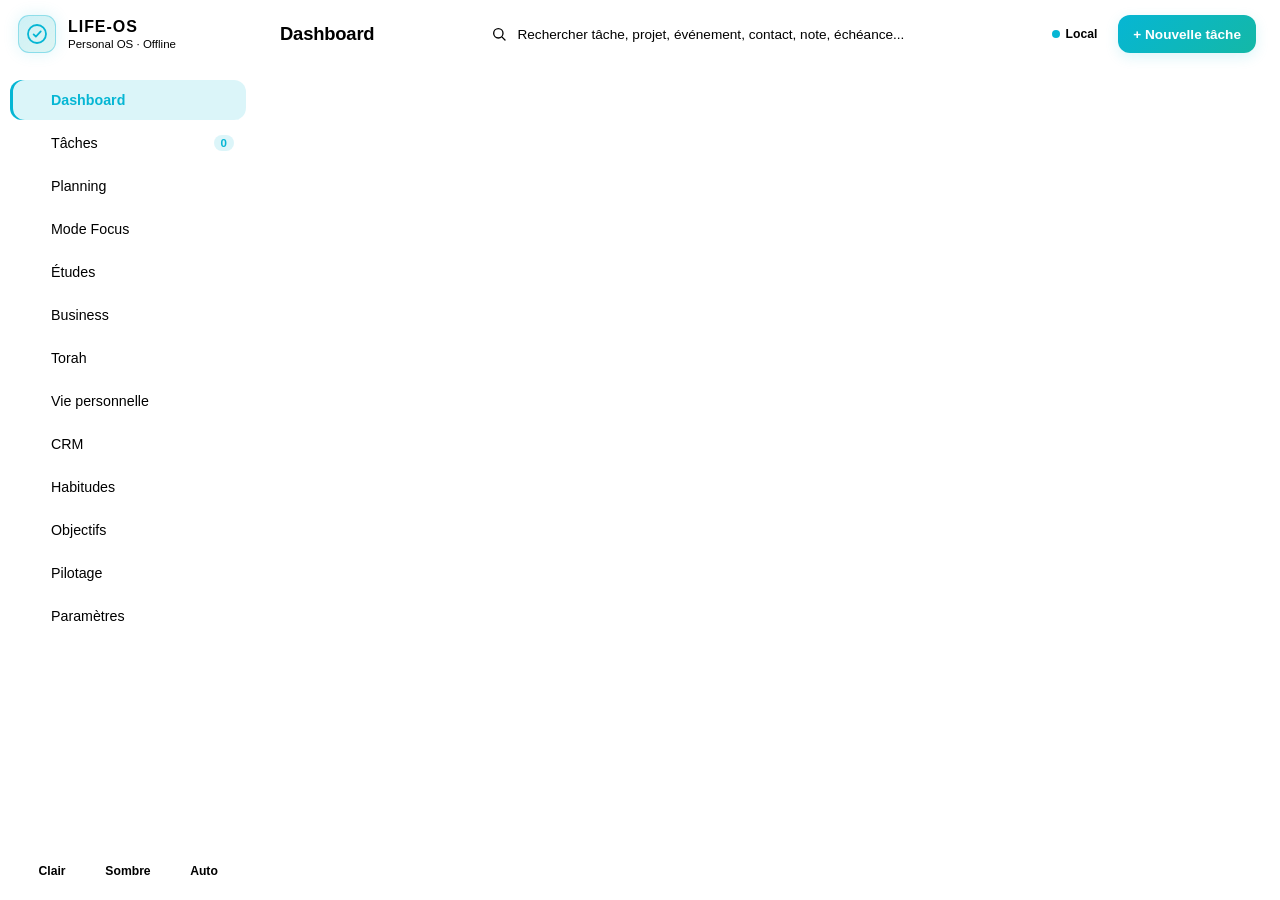
==== commit 3c921053: "Add files via upload" ====
--- a/index.html
+++ b/index.html
@@ -1,2684 +1,215 @@
 <!DOCTYPE html>
-<html lang="fr" data-theme="dark">
+<html lang="fr">
 <head>
-<meta charset="UTF-8">
-<meta name="viewport" content="width=device-width, initial-scale=1.0, maximum-scale=5.0">
-<title>LIFE-OS — Système de Gestion de Vie, Études & Entrepreneuriat</title>
-<style>
-  :root {
-    --bg-app: #090d16;
-    --bg-surface: #111827;
-    --bg-surface-2: #182234;
-    --bg-surface-3: #1f2b42;
-    --bg-glass: rgba(17, 24, 39, 0.85);
-    --text-main: #f1f5f9;
-    --text-muted: #94a3b8;
-    --text-dim: #64748b;
-    --border-color: rgba(148, 163, 184, 0.14);
-    --border-strong: rgba(148, 163, 184, 0.28);
-    --accent: #38bdf8;
-    --accent-2: #818cf8;
-    --accent-gold: #f59e0b;
-    --success: #10b981;
-    --warning: #f59e0b;
-    --danger: #ef4444;
-    --info: #38bdf8;
-    --shadow: 0 12px 32px rgba(0, 0, 0, 0.45);
-    --radius-sm: 8px;
-    --radius-md: 12px;
-    --radius-lg: 16px;
-    --radius-xl: 20px;
-    --sidebar-w: 272px;
-    --topbar-h: 64px;
-    --font-sans: 'Inter', -apple-system, BlinkMacSystemFont, 'Segoe UI', Roboto, sans-serif;
-    --font-mono: ui-monospace, SFMono-Regular, Menlo, Monaco, Consolas, monospace;
-  }
-
-  [data-theme="light"] {
-    --bg-app: #f1f5f9;
-    --bg-surface: #ffffff;
-    --bg-surface-2: #f8fafc;
-    --bg-surface-3: #e2e8f0;
-    --bg-glass: rgba(255, 255, 255, 0.88);
-    --text-main: #0f172a;
-    --text-muted: #475569;
-    --text-dim: #64748b;
-    --border-color: rgba(15, 23, 42, 0.1);
-    --border-strong: rgba(15, 23, 42, 0.22);
-    --accent: #0284c7;
-    --accent-2: #4f46e5;
-    --accent-gold: #d97706;
-    --success: #059669;
-    --warning: #d97706;
-    --danger: #dc2626;
-    --info: #0284c7;
-    --shadow: 0 8px 24px rgba(15, 23, 42, 0.08);
-  }
-
-  * { box-sizing: border-box; margin: 0; padding: 0; }
-  html, body { height: 100%; font-family: var(--font-sans); background: var(--bg-app); color: var(--text-main); line-height: 1.5; -webkit-tap-highlight-color: transparent; }
-  button, input, select, textarea { font-family: inherit; color: inherit; }
-  button { cursor: pointer; background: none; border: none; }
-  a { color: var(--accent); text-decoration: none; }
-  code, pre, .mono { font-family: var(--font-mono); }
-
-  /* Scrollbars */
-  ::-webkit-scrollbar { width: 7px; height: 7px; }
-  ::-webkit-scrollbar-track { background: transparent; }
-  ::-webkit-scrollbar-thumb { background: rgba(148, 163, 184, 0.25); border-radius: 99px; }
-  ::-webkit-scrollbar-thumb:hover { background: rgba(148, 163, 184, 0.45); }
-
-  /* Layout */
-  .app-shell { display: flex; min-height: 100vh; width: 100%; }
-  .sidebar {
-    width: var(--sidebar-w);
-    background: var(--bg-surface);
-    border-right: 1px solid var(--border-color);
-    display: flex;
-    flex-direction: column;
-    position: fixed;
-    top: 0; left: 0; bottom: 0;
-    z-index: 40;
-    transition: transform 0.25s ease;
-  }
-  .sidebar-header {
-    height: var(--topbar-h);
-    padding: 0 18px;
-    display: flex;
-    align-items: center;
-    justify-content: space-between;
-    border-bottom: 1px solid var(--border-color);
-  }
-  .brand { display: flex; align-items: center; gap: 10px; font-weight: 800; font-size: 1.05rem; letter-spacing: 0.4px; }
-  .brand-badge {
-    width: 32px; height: 32px; border-radius: 10px;
-    background: linear-gradient(135deg, var(--accent), var(--accent-2));
-    display: grid; place-items: center; color: #fff; font-weight: 900; font-size: 0.9rem;
-  }
-  .sidebar-nav { flex: 1; overflow-y: auto; padding: 12px 10px; }
-  .nav-group-label {
-    font-size: 0.68rem; font-weight: 700; text-transform: uppercase;
-    letter-spacing: 0.08em; color: var(--text-dim); padding: 14px 10px 6px;
-  }
-  .nav-item {
-    width: 100%; display: flex; align-items: center; gap: 10px;
-    padding: 9px 12px; border-radius: var(--radius-sm); font-size: 0.86rem;
-    color: var(--text-muted); text-align: left; transition: all 0.15s ease; margin-bottom: 2px;
-  }
-  .nav-item:hover { background: var(--bg-surface-2); color: var(--text-main); }
-  .nav-item.active {
-    background: rgba(56, 189, 248, 0.14); color: var(--accent); font-weight: 600;
-  }
-  .nav-dot { width: 7px; height: 7px; border-radius: 50%; background: currentColor; opacity: 0.65; flex-shrink: 0; }
-
-  .main-wrapper { flex: 1; margin-left: var(--sidebar-w); display: flex; flex-direction: column; min-width: 0; }
-
-  /* Topbar & Persistent Timer Bar */
-  .topbar {
-    height: var(--topbar-h);
-    background: var(--bg-glass);
-    backdrop-filter: blur(14px);
-    border-bottom: 1px solid var(--border-color);
-    padding: 0 20px;
-    display: flex; align-items: center; justify-content: space-between; gap: 12px;
-    position: sticky; top: 0; z-index: 30;
-  }
-  .topbar-left { display: flex; align-items: center; gap: 12px; min-width: 0; }
-  .menu-toggle {
-    display: none; width: 38px; height: 38px; border-radius: var(--radius-sm);
-    align-items: center; justify-content: center; background: var(--bg-surface-2);
-    border: 1px solid var(--border-color); font-size: 1.1rem;
-  }
-  .page-title-wrap h1 { font-size: 1.08rem; font-weight: 700; white-space: nowrap; overflow: hidden; text-overflow: ellipsis; }
-  .page-title-wrap span { font-size: 0.75rem; color: var(--text-muted); }
-
-  .topbar-right { display: flex; align-items: center; gap: 8px; flex-wrap: wrap; }
-  .search-box {
-    display: flex; align-items: center; gap: 6px;
-    background: var(--bg-surface-2); border: 1px solid var(--border-color);
-    border-radius: 99px; padding: 5px 12px; font-size: 0.82rem;
-  }
-  .search-box input { background: transparent; border: none; outline: none; width: 170px; font-size: 0.82rem; }
-  .search-box input:focus { width: 220px; }
-
-  /* Persistent Global Timer Pill */
-  .global-timer-bar {
-    background: var(--bg-surface-2);
-    border-bottom: 1px solid var(--border-color);
-    padding: 7px 20px;
-    display: flex; align-items: center; justify-content: space-between; gap: 12px; flex-wrap: wrap;
-    font-size: 0.82rem;
-  }
-  .timer-readout { font-family: var(--font-mono); font-weight: 700; font-size: 0.96rem; color: var(--accent); }
-  .timer-controls { display: flex; align-items: center; gap: 6px; flex-wrap: wrap; }
-
-  /* Content */
-  .content-area { padding: 22px; max-width: 1560px; width: 100%; margin: 0 auto; flex: 1; }
-
-  /* Cards, Buttons, Badges, Inputs */
-  .card {
-    background: var(--bg-surface); border: 1px solid var(--border-color);
-    border-radius: var(--radius-md); padding: 16px; box-shadow: var(--shadow);
-  }
-  .card-header { display: flex; align-items: center; justify-content: space-between; gap: 10px; margin-bottom: 14px; flex-wrap: wrap; }
-  .card-title { font-size: 0.95rem; font-weight: 700; display: flex; align-items: center; gap: 8px; }
-  .card-sub { font-size: 0.78rem; color: var(--text-muted); }
-
-  .grid { display: grid; gap: 16px; }
-  .grid-2 { grid-template-columns: repeat(2, minmax(0, 1fr)); }
-  .grid-3 { grid-template-columns: repeat(3, minmax(0, 1fr)); }
-  .grid-4 { grid-template-columns: repeat(4, minmax(0, 1fr)); }
-
-  .kpi-val { font-size: 1.45rem; font-weight: 800; letter-spacing: -0.02em; margin: 4px 0; }
-  .kpi-label { font-size: 0.75rem; color: var(--text-muted); text-transform: uppercase; letter-spacing: 0.04em; font-weight: 600; }
-  .kpi-meta { font-size: 0.76rem; color: var(--text-dim); }
-
-  .btn {
-    display: inline-flex; align-items: center; justify-content: center; gap: 6px;
-    padding: 7px 13px; border-radius: var(--radius-sm); font-size: 0.82rem; font-weight: 600;
-    border: 1px solid var(--border-color); background: var(--bg-surface-2); color: var(--text-main);
-    transition: all 0.15s ease; min-height: 34px;
-  }
-  .btn:hover { border-color: var(--border-strong); background: var(--bg-surface-3); }
-  .btn-primary { background: var(--accent); color: #06121f; border-color: transparent; }
-  .btn-primary:hover { opacity: 0.92; background: var(--accent); }
-  .btn-success { background: var(--success); color: #04160f; border-color: transparent; }
-  .btn-warning { background: var(--warning); color: #1a1102; border-color: transparent; }
-  .btn-danger { background: rgba(239, 68, 68, 0.16); color: #fca5a5; border-color: rgba(239, 68, 68, 0.35); }
-  [data-theme="light"] .btn-danger { color: #b91c1c; }
-  .btn-sm { padding: 4px 9px; font-size: 0.76rem; min-height: 28px; }
-
-  .badge {
-    display: inline-flex; align-items: center; gap: 4px; padding: 2px 8px;
-    border-radius: 99px; font-size: 0.72rem; font-weight: 600;
-    background: var(--bg-surface-2); color: var(--text-muted); border: 1px solid var(--border-color);
-  }
-  .badge-p1 { background: rgba(239, 68, 68, 0.16); color: #f87171; border-color: rgba(239, 68, 68, 0.3); }
-  .badge-p2 { background: rgba(245, 158, 11, 0.16); color: #fbbf24; border-color: rgba(245, 158, 11, 0.3); }
-  .badge-p3 { background: rgba(56, 189, 248, 0.16); color: #38bdf8; border-color: rgba(56, 189, 248, 0.3); }
-  .badge-ok { background: rgba(16, 185, 129, 0.16); color: #34d399; border-color: rgba(16, 185, 129, 0.3); }
-  .badge-demo { background: rgba(129, 140, 248, 0.18); color: #a5b4fc; border-color: rgba(129, 140, 248, 0.35); }
-
-  input[type="text"], input[type="number"], input[type="date"], input[type="time"], input[type="email"], select, textarea {
-    width: 100%; background: var(--bg-surface-2); border: 1px solid var(--border-color);
-    border-radius: var(--radius-sm); padding: 8px 10px; font-size: 0.84rem; outline: none;
-  }
-  input:focus, select:focus, textarea:focus { border-color: var(--accent); }
-  textarea { min-height: 76px; resize: vertical; }
-
-  .form-grid { display: grid; grid-template-columns: repeat(auto-fit, minmax(180px, 1fr)); gap: 10px; }
-  .field { display: flex; flex-direction: column; gap: 4px; }
-  .field label { font-size: 0.75rem; font-weight: 600; color: var(--text-muted); }
-
-  .table-wrap { overflow-x: auto; }
-  table { width: 100%; border-collapse: collapse; font-size: 0.83rem; }
-  th, td { padding: 9px 10px; border-bottom: 1px solid var(--border-color); text-align: left; vertical-align: top; }
-  th { font-size: 0.73rem; text-transform: uppercase; letter-spacing: 0.05em; color: var(--text-muted); background: var(--bg-surface-2); }
-
-  .progress-bar { width: 100%; height: 8px; background: var(--bg-surface-3); border-radius: 99px; overflow: hidden; }
-  .progress-fill { height: 100%; background: linear-gradient(90deg, var(--accent), var(--success)); transition: width 0.25s ease; }
-
-  /* Kanban */
-  .kanban-board { display: grid; grid-template-columns: repeat(3, minmax(260px, 1fr)); gap: 14px; overflow-x: auto; }
-  .kanban-col { background: var(--bg-surface-2); border: 1px solid var(--border-color); border-radius: var(--radius-md); padding: 12px; }
-  .kanban-col-title { font-weight: 700; font-size: 0.84rem; margin-bottom: 10px; display: flex; justify-content: space-between; }
-  .kanban-item { background: var(--bg-surface); border: 1px solid var(--border-color); border-radius: var(--radius-sm); padding: 10px; margin-bottom: 8px; }
-
-  /* Timeline / Schedule */
-  .slot-row {
-    display: grid; grid-template-columns: 112px 1fr auto; gap: 12px; align-items: center;
-    padding: 9px 12px; border-radius: var(--radius-sm); border: 1px solid var(--border-color);
-    background: var(--bg-surface-2); margin-bottom: 7px; font-size: 0.83rem;
-  }
-  .slot-time { font-family: var(--font-mono); font-size: 0.78rem; font-weight: 700; color: var(--accent); }
-  .slot-fixed { border-left: 4px solid var(--accent-2); }
-  .slot-gap { border-left: 4px dashed var(--warning); background: rgba(245, 158, 11, 0.08); }
-  .slot-done { opacity: 0.75; }
-
-  /* Modal & Toast */
-  .modal-backdrop {
-    position: fixed; inset: 0; background: rgba(0, 0, 0, 0.65); backdrop-filter: blur(4px);
-    display: none; align-items: center; justify-content: center; z-index: 100; padding: 16px;
-  }
-  .modal-backdrop.open { display: flex; }
-  .modal-box {
-    background: var(--bg-surface); border: 1px solid var(--border-strong); border-radius: var(--radius-lg);
-    max-width: 640px; width: 100%; max-height: 88vh; overflow-y: auto; padding: 20px; box-shadow: var(--shadow);
-  }
-  .toast-container { position: fixed; bottom: 20px; right: 20px; z-index: 120; display: flex; flex-direction: column; gap: 8px; max-width: 360px; }
-  .toast {
-    background: var(--bg-surface-3); border: 1px solid var(--border-strong); border-left: 4px solid var(--accent);
-    border-radius: var(--radius-sm); padding: 10px 14px; font-size: 0.82rem; box-shadow: var(--shadow);
-  }
-
-  /* Focus Mode Overlay */
-  .focus-overlay {
-    position: fixed; inset: 0; background: var(--bg-app); z-index: 90;
-    display: none; flex-direction: column; align-items: center; justify-content: center; padding: 24px; text-align: center;
-  }
-  .focus-overlay.active { display: flex; }
-  .focus-clock { font-family: var(--font-mono); font-size: clamp(3rem, 10vw, 6rem); font-weight: 800; color: var(--accent); margin: 16px 0; }
-
-  .sidebar-overlay { display: none; position: fixed; inset: 0; background: rgba(0,0,0,0.55); z-index: 35; }
-
-  @media (max-width: 1024px) {
-    .grid-4 { grid-template-columns: repeat(2, minmax(0, 1fr)); }
-    .grid-3 { grid-template-columns: repeat(2, minmax(0, 1fr)); }
-  }
-  @media (max-width: 820px) {
-    .sidebar { transform: translateX(-100%); }
-    .sidebar.open { transform: translateX(0); }
-    .sidebar-overlay.open { display: block; }
-    .main-wrapper { margin-left: 0; }
-    .menu-toggle { display: inline-flex; }
-    .grid-2, .grid-3, .grid-4 { grid-template-columns: 1fr; }
-    .search-box input { width: 110px; }
-    .search-box input:focus { width: 140px; }
-    .content-area { padding: 14px; }
-  }
-</style>
+  <meta charset="UTF-8" />
+  <meta name="viewport" content="width=device-width, initial-scale=1.0, viewport-fit=cover" />
+  <meta name="theme-color" content="#06b6d4" />
+  <meta name="description" content="LIFE-OS — Système d'exploitation personnel offline-first : tâches, planning intelligent, mode focus, BTS OL, ORPAZ-STYLE, Torah, vie personnelle, CRM hybride et pilotage." />
+  <title>LIFE-OS — Système d'Exploitation Personnel</title>
+  <link rel="manifest" href="./manifest.json" />
+  <link rel="icon" type="image/svg+xml" href="data:image/svg+xml,%3Csvg xmlns='http://www.w3.org/2000/svg' viewBox='0 0 64 64'%3E%3Crect width='64' height='64' rx='14' fill='%23070d1b'/%3E%3Ccircle cx='32' cy='32' r='20' fill='none' stroke='%2306b6d4' stroke-width='4.5'/%3E%3Cpath d='M25 32 L30 37 L40 26' fill='none' stroke='%2322d3ee' stroke-width='4.5' stroke-linecap='round' stroke-linejoin='round'/%3E%3C/svg%3E" />
+  <link rel="stylesheet" href="./styles.css" />
 </head>
 <body>
-<div class="sidebar-overlay" id="sidebarOverlay" onclick="NavigationManager.closeMobileMenu()"></div>
-
-<div class="app-shell">
-  <!-- SIDEBAR -->
-  <aside class="sidebar" id="sidebar">
-    <div class="sidebar-header">
-      <div class="brand">
-        <div class="brand-badge">L</div>
-        <div>
-          <div>LIFE-OS</div>
-          <div style="font-size:0.66rem;font-weight:500;color:var(--text-muted)">v1.0 • Hors ligne</div>
-        </div>
+  <div id="app" class="app-shell">
+    <!-- Mobile Sidebar Backdrop -->
+    <div id="sidebar-backdrop" class="sidebar-backdrop" aria-hidden="true"></div>
+
+    <!-- Sidebar Navigation -->
+    <aside id="sidebar" class="sidebar" aria-label="Navigation principale LIFE-OS">
+      <div class="sidebar-header">
+        <div class="brand">
+          <div class="brand-logo" aria-hidden="true">
+            <svg viewBox="0 0 32 32" width="24" height="24" fill="none">
+              <circle cx="16" cy="16" r="12" stroke="currentColor" stroke-width="2.4" />
+              <path d="M11.5 16.5L14.5 19.5L21 12.5" stroke="currentColor" stroke-width="2.4" stroke-linecap="round" stroke-linejoin="round" />
+            </svg>
+          </div>
+          <div class="brand-text">
+            <span class="brand-name">LIFE-OS</span>
+            <span class="brand-sub">Personal OS · Offline</span>
+          </div>
+        </div>
+        <button id="btn-close-sidebar" class="icon-btn mobile-only" type="button" aria-label="Fermer le menu">
+          <svg viewBox="0 0 24 24" width="20" height="20" fill="none" stroke="currentColor" stroke-width="2">
+            <path d="M18 6L6 18M6 6l12 12" stroke-linecap="round" />
+          </svg>
+        </button>
       </div>
-      <button class="btn btn-sm" onclick="NavigationManager.closeMobileMenu()" title="Fermer">✕</button>
+
+      <nav class="nav-list" role="navigation">
+        <button class="nav-item active" data-section="dashboard" type="button">
+          <span class="nav-icon" data-icon="dashboard"></span>
+          <span class="nav-label">Dashboard</span>
+        </button>
+        <button class="nav-item" data-section="tasks" type="button">
+          <span class="nav-icon" data-icon="tasks"></span>
+          <span class="nav-label">Tâches</span>
+          <span class="nav-badge" id="badge-tasks-count">0</span>
+        </button>
+        <button class="nav-item" data-section="planning" type="button">
+          <span class="nav-icon" data-icon="planning"></span>
+          <span class="nav-label">Planning</span>
+        </button>
+        <button class="nav-item" data-section="focus" type="button">
+          <span class="nav-icon" data-icon="focus"></span>
+          <span class="nav-label">Mode Focus</span>
+        </button>
+        <button class="nav-item" data-section="studies" type="button">
+          <span class="nav-icon" data-icon="studies"></span>
+          <span class="nav-label">Études</span>
+        </button>
+        <button class="nav-item" data-section="business" type="button">
+          <span class="nav-icon" data-icon="business"></span>
+          <span class="nav-label">Business</span>
+        </button>
+        <button class="nav-item" data-section="torah" type="button">
+          <span class="nav-icon" data-icon="torah"></span>
+          <span class="nav-label">Torah</span>
+        </button>
+        <button class="nav-item" data-section="personal" type="button">
+          <span class="nav-icon" data-icon="personal"></span>
+          <span class="nav-label">Vie personnelle</span>
+        </button>
+        <button class="nav-item" data-section="crm" type="button">
+          <span class="nav-icon" data-icon="crm"></span>
+          <span class="nav-label">CRM</span>
+        </button>
+        <button class="nav-item" data-section="habits" type="button">
+          <span class="nav-icon" data-icon="habits"></span>
+          <span class="nav-label">Habitudes</span>
+        </button>
+        <button class="nav-item" data-section="goals" type="button">
+          <span class="nav-icon" data-icon="goals"></span>
+          <span class="nav-label">Objectifs</span>
+        </button>
+        <button class="nav-item" data-section="analytics" type="button">
+          <span class="nav-icon" data-icon="analytics"></span>
+          <span class="nav-label">Pilotage</span>
+        </button>
+        <button class="nav-item" data-section="settings" type="button">
+          <span class="nav-icon" data-icon="settings"></span>
+          <span class="nav-label">Paramètres</span>
+        </button>
+      </nav>
+
+      <div class="sidebar-footer">
+        <div class="theme-switcher" role="group" aria-label="Sélection du thème">
+          <button type="button" class="theme-btn" data-theme-choice="light" title="Mode clair" aria-label="Mode clair">Clair</button>
+          <button type="button" class="theme-btn" data-theme-choice="dark" title="Mode sombre" aria-label="Mode sombre">Sombre</button>
+          <button type="button" class="theme-btn" data-theme-choice="auto" title="Mode automatique" aria-label="Mode automatique">Auto</button>
+        </div>
+      </div>
+    </aside>
+
+    <!-- Main Workspace -->
+    <div class="main-wrapper">
+      <!-- Top Bar -->
+      <header class="topbar">
+        <div class="topbar-left">
+          <button id="btn-open-sidebar" class="icon-btn mobile-only" type="button" aria-label="Ouvrir le menu">
+            <svg viewBox="0 0 24 24" width="22" height="22" fill="none" stroke="currentColor" stroke-width="2">
+              <path d="M3 12h18M3 6h18M3 18h18" stroke-linecap="round" />
+            </svg>
+          </button>
+          <div class="page-title-wrap">
+            <h1 id="topbar-title" class="page-title">Dashboard</h1>
+            <span id="topbar-date" class="topbar-date"></span>
+          </div>
+        </div>
+
+        <div class="topbar-center">
+          <div class="global-search-box">
+            <svg class="search-icon" viewBox="0 0 24 24" width="16" height="16" fill="none" stroke="currentColor" stroke-width="2">
+              <circle cx="11" cy="11" r="7" />
+              <path d="M21 21l-4.35-4.35" stroke-linecap="round" />
+            </svg>
+            <input
+              id="global-search-input"
+              type="search"
+              placeholder="Rechercher tâche, projet, événement, contact, note, échéance..."
+              aria-label="Recherche globale dans LIFE-OS"
+              autocomplete="off"
+            />
+            <button id="btn-clear-search" class="clear-search-btn hidden" type="button" aria-label="Effacer la recherche">×</button>
+          </div>
+          <div id="global-search-results" class="search-dropdown hidden" role="region" aria-label="Résultats de recherche globale"></div>
+        </div>
+
+        <div class="topbar-right">
+          <div id="network-status-pill" class="status-pill" title="État de connexion réseau et stockage local">
+            <span class="status-dot"></span>
+            <span id="network-status-text">Local</span>
+          </div>
+          <button id="btn-topbar-new-task" class="btn btn-primary" type="button">
+            <span>+ Nouvelle tâche</span>
+          </button>
+        </div>
+      </header>
+
+      <!-- Content Area -->
+      <main id="main-content" class="main-content" tabindex="-1">
+        <!-- Sections dynamically rendered & managed by app.js -->
+        <section id="section-dashboard" class="view-section active" aria-labelledby="topbar-title"></section>
+        <section id="section-tasks" class="view-section" aria-label="Tâches"></section>
+        <section id="section-planning" class="view-section" aria-label="Planning"></section>
+        <section id="section-focus" class="view-section" aria-label="Mode Focus"></section>
+        <section id="section-studies" class="view-section" aria-label="Études BTS OL"></section>
+        <section id="section-business" class="view-section" aria-label="Business ORPAZ-STYLE"></section>
+        <section id="section-torah" class="view-section" aria-label="Torah"></section>
+        <section id="section-personal" class="view-section" aria-label="Vie personnelle"></section>
+        <section id="section-crm" class="view-section" aria-label="CRM Hybride"></section>
+        <section id="section-habits" class="view-section" aria-label="Habitudes"></section>
+        <section id="section-goals" class="view-section" aria-label="Objectifs"></section>
+        <section id="section-analytics" class="view-section" aria-label="Pilotage et Statistiques"></section>
+        <section id="section-settings" class="view-section" aria-label="Paramètres"></section>
+      </main>
+
+      <!-- Mobile Bottom Navigation -->
+      <nav class="mobile-bottom-nav mobile-only" aria-label="Navigation rapide mobile">
+        <button class="bottom-nav-btn active" data-section="dashboard" type="button">
+          <span class="bnav-icon" data-icon="dashboard"></span>
+          <span>Accueil</span>
+        </button>
+        <button class="bottom-nav-btn" data-section="tasks" type="button">
+          <span class="bnav-icon" data-icon="tasks"></span>
+          <span>Tâches</span>
+        </button>
+        <button class="bottom-nav-btn" data-section="planning" type="button">
+          <span class="bnav-icon" data-icon="planning"></span>
+          <span>Planning</span>
+        </button>
+        <button class="bottom-nav-btn" data-section="focus" type="button">
+          <span class="bnav-icon" data-icon="focus"></span>
+          <span>Focus</span>
+        </button>
+        <button class="bottom-nav-btn" id="btn-mobile-more" type="button">
+          <span class="bnav-icon" data-icon="more"></span>
+          <span>Plus</span>
+        </button>
+      </nav>
     </div>
-    <nav class="sidebar-nav" id="sidebarNav"></nav>
-  </aside>
-
-  <!-- MAIN -->
-  <div class="main-wrapper">
-    <!-- TOPBAR -->
-    <header class="topbar">
-      <div class="topbar-left">
-        <button class="menu-toggle" onclick="NavigationManager.toggleMobileMenu()" aria-label="Menu">☰</button>
-        <div class="page-title-wrap">
-          <h1 id="pageTitle">Dashboard</h1>
-          <span id="pageSubtitle">Centre de commande personnel</span>
-        </div>
+  </div>
+
+  <!-- Modal Container -->
+  <div id="modal-overlay" class="modal-overlay hidden" role="dialog" aria-modal="true" aria-labelledby="modal-title">
+    <div class="modal-card">
+      <div class="modal-header">
+        <h2 id="modal-title" class="modal-title">Action</h2>
+        <button id="btn-close-modal" class="icon-btn" type="button" aria-label="Fermer la fenêtre">
+          <svg viewBox="0 0 24 24" width="20" height="20" fill="none" stroke="currentColor" stroke-width="2">
+            <path d="M18 6L6 18M6 6l12 12" stroke-linecap="round" />
+          </svg>
+        </button>
       </div>
-      <div class="topbar-right">
-        <div class="search-box">
-          <span>🔍</span>
-          <input type="text" id="globalSearchInput" placeholder="Recherche globale..." oninput="NavigationManager.handleGlobalSearch(this.value)">
-        </div>
-        <button class="btn btn-sm" onclick="FocusManager.enterFocusMode()" title="Mode Concentration">🎯 Focus</button>
-        <button class="btn btn-sm" onclick="SettingsManager.toggleTheme()" title="Clair / Sombre">🌓</button>
-        <button class="btn btn-sm btn-primary" onclick="BackupManager.quickManualBackup()" title="Sauvegarde locale">💾 Sauver</button>
-      </div>
-    </header>
-
-    <!-- PERSISTENT GLOBAL TIMER BAR -->
-    <div class="global-timer-bar" id="globalTimerBar">
-      <div style="display:flex;align-items:center;gap:10px;flex-wrap:wrap;">
-        <span class="badge badge-ok" id="timerStatusBadge">Prêt</span>
-        <span class="timer-readout" id="globalTimerDisplay">00:00:00</span>
-        <select id="timerModeSelect" style="width:auto;padding:4px 8px;font-size:0.78rem;" onchange="TimerManager.setMode(this.value)">
-          <option value="stopwatch">Chronomètre</option>
-          <option value="countdown">Compte à rebours</option>
-          <option value="pomodoro">Pomodoro (25m)</option>
-        </select>
-        <input type="number" id="timerDurationMin" value="25" min="1" max="300" style="width:66px;padding:4px 6px;font-size:0.78rem;" title="Durée (min)">
-        <select id="timerCategorySelect" style="width:auto;padding:4px 8px;font-size:0.78rem;">
-          <option value="BTS Opticien-Lunetier">BTS Opticien-Lunetier</option>
-          <option value="Rapport de stage">Rapport de stage</option>
-          <option value="ORPAZ-STYLE">ORPAZ-STYLE</option>
-          <option value="Code de la route">Code de la route</option>
-          <option value="Sofer Stam">Sofer Stam</option>
-          <option value="Examen civique">Examen civique</option>
-          <option value="Lecture">Lecture (Rav Arush)</option>
-          <option value="Sport">Sport</option>
-          <option value="Autre activité">Autre activité</option>
-        </select>
-        <input type="text" id="timerNoteInput" placeholder="Note / tâche / matière..." style="width:160px;padding:4px 8px;font-size:0.78rem;">
-      </div>
-      <div class="timer-controls">
-        <button class="btn btn-sm btn-success" id="btnTimerStart" onclick="TimerManager.start()">▶ Démarrer</button>
-        <button class="btn btn-sm btn-warning" onclick="TimerManager.pause()">⏸ Pause</button>
-        <button class="btn btn-sm btn-primary" onclick="TimerManager.resume()">⏯ Reprendre</button>
-        <button class="btn btn-sm" onclick="TimerManager.stopAndSave()">⏹ Terminer & Enregistrer</button>
-        <button class="btn btn-sm btn-danger" onclick="TimerManager.reset()">↺ Réinit.</button>
-      </div>
+      <div id="modal-body" class="modal-body"></div>
+      <div id="modal-footer" class="modal-footer"></div>
     </div>
-
-    <!-- MAIN CONTENT -->
-    <main class="content-area" id="appContent"></main>
   </div>
-</div>
-
-<!-- FOCUS MODE OVERLAY -->
-<div class="focus-overlay" id="focusOverlay">
-  <span class="badge badge-p3">MODE CONCENTRATION ACTIF</span>
-  <h2 id="focusTaskLabel" style="font-size:1.5rem;margin-top:12px;">Session de concentration</h2>
-  <p id="focusGoalLabel" style="color:var(--text-muted);max-width:520px;margin-top:6px;"></p>
-  <div class="focus-clock" id="focusOverlayClock">25:00</div>
-  <div style="display:flex;gap:10px;flex-wrap:wrap;justify-content:center;">
-    <button class="btn btn-success" onclick="TimerManager.start()">▶ Démarrer</button>
-    <button class="btn btn-warning" onclick="TimerManager.pause()">⏸ Pause</button>
-    <button class="btn btn-primary" onclick="FocusManager.openPostSessionModal()">✓ Clôturer session</button>
-    <button class="btn" onclick="FocusManager.exitFocusMode()">Quitter le mode Focus</button>
-  </div>
-</div>
-
-<!-- MODAL -->
-<div class="modal-backdrop" id="modalBackdrop" onclick="if(event.target===this)UI.closeModal()">
-  <div class="modal-box" id="modalBox"></div>
-</div>
-
-<!-- TOASTS -->
-<div class="toast-container" id="toastContainer"></div>
-
-<script>
-/* ============================================================================
-   LIFE-OS ARCHITECTURE MODULES
-   - DatabaseManager (IndexedDB + Schema Version & Migrations)
-   - SettingsManager (LocalStorage + Fixed Schedule + Shabbat/Holidays + Energy)
-   - NavigationManager (24 views + Global Search + Responsive Menu)
-   - DashboardManager (Live Clock, KPIs, Zero Unexplained Time, Progress)
-   - PlanningEngine (Full waking-day engine, fixed slots, smart evening rotation, gaps)
-   - TaskManager (Tasks, Subtasks, Recurrence, Statuses, List / Kanban / Calendar)
-   - CalendarManager (Day / Week / Month / Chronological + Shabbat/Unavailability)
-   - StudyManager (BTS subjects, weighted grades, spaced repetition, Rapport de stage,
-                   Code/Permis B, Sofer Stam, Examen civique, Rav Arush)
-   - CRMManager (Strict separation: Personal CRM vs ORPAZ-STYLE CRM + voluntary link)
-   - ProjectManager (Projects, Milestones, Objectives across all horizons, Docs/Notes)
-   - TimerManager (Timestamp-based persistent timer across navigation/reload/background)
-   - FocusManager (Pomodoro/25/45/60/90/custom, pre/post session, focus mode, reminders)
-   - BackupManager (Full/Selective JSON export, validate, dedup, preview, auto/manual, history)
-   - StatisticsManager (SVG charts, real measured time vs habits, daily/weekly recap)
-   - NotificationManager (In-app reminders, hydration/movement/break prompts, browser notif if granted)
-   ============================================================================ */
-
-const SCHEMA_VERSION = 1;
-const DB_NAME = 'LifeOS_DB_v1';
-
-const FIXED_SCHEDULE_DEFAULT = [
-  { id: 'fix-1', start: '07:00', end: '08:00', label: 'Réveil, toilettes, hygiène, petit-déjeuner, préparation', category: 'Hygiène', protected: true },
-  { id: 'fix-2', start: '08:00', end: '08:30', label: 'Trajet vers l’office', category: 'Déplacement', protected: true },
-  { id: 'fix-3', start: '08:30', end: '12:30', label: 'Daf Hayomi à l’office', category: 'Prière et Torah', protected: true },
-  { id: 'fix-4', start: '12:30', end: '13:00', label: 'Trajet retour', category: 'Déplacement', protected: true },
-  { id: 'fix-5', start: '18:30', end: '20:30', label: 'Cours de Torah et Arvit', category: 'Prière et Torah', protected: true },
-  { id: 'fix-6', start: '23:15', end: '23:30', label: 'Préparation au sommeil', category: 'Préparation personnelle', protected: true },
-  { id: 'fix-7', start: '23:30', end: '23:59', label: 'Coucher (sommeil protégé)', category: 'Récupération', protected: true }
-];
-
-const CATEGORIES_ALL = [
-  'Études', 'Travail', 'Entreprise', 'Prière et Torah', 'Déplacement',
-  'Repas', 'Sport', 'Douche', 'Hygiène', 'Préparation personnelle',
-  'Pause', 'Récupération', 'Lecture', 'Temps personnel', 'Organisation du lendemain'
-];
-
-const BTS_SUBJECTS_DEFAULT = [
-  { name: 'Analyse de la vision', coeff: 4, difficulty: 'Élevée', progress: 0, grades: [], weakPoints: '', skills: '', nextReview: '' },
-  { name: 'Optique géométrique', coeff: 4, difficulty: 'Élevée', progress: 0, grades: [], weakPoints: '', skills: '', nextReview: '' },
-  { name: 'Optique physique', coeff: 3, difficulty: 'Élevée', progress: 0, grades: [], weakPoints: '', skills: '', nextReview: '' },
-  { name: 'Gestion', coeff: 2, difficulty: 'Moyenne', progress: 0, grades: [], weakPoints: '', skills: '', nextReview: '' },
-  { name: 'Économie-droit', coeff: 2, difficulty: 'Moyenne', progress: 0, grades: [], weakPoints: '', skills: '', nextReview: '' },
-  { name: 'Étude technique des systèmes optiques (ETSO)', coeff: 4, difficulty: 'Élevée', progress: 0, grades: [], weakPoints: '', skills: '', nextReview: '' }
-];
-
-const STORES = [
-  'tasks', 'events', 'timeLogs', 'studyItems', 'internshipSections',
-  'codeSessions', 'soferItems', 'civicItems', 'books', 'orpazProducts',
-  'orpazOrders', 'orpazAgreements', 'orpazSessions', 'personalCrm',
-  'orpazCrm', 'projects', 'objectives', 'documents', 'sportSessions',
-  'habits', 'focusSessions', 'backups', 'blackoutDates'
-];
-
-const UI = {
-  toast(msg, type = 'info') {
-    const c = document.getElementById('toastContainer');
-    const el = document.createElement('div');
-    el.className = 'toast';
-    if (type === 'danger') el.style.borderLeftColor = 'var(--danger)';
-    if (type === 'success') el.style.borderLeftColor = 'var(--success)';
-    el.textContent = msg;
-    c.appendChild(el);
-    setTimeout(() => { el.style.opacity = '0'; setTimeout(() => el.remove(), 250); }, 3600);
-  },
-  openModal(html) {
-    document.getElementById('modalBox').innerHTML = html;
-    document.getElementById('modalBackdrop').classList.add('open');
-  },
-  closeModal() {
-    document.getElementById('modalBackdrop').classList.remove('open');
-  },
-  confirm(title, message, onConfirm) {
-    UI.openModal(`
-      <h3 style="font-size:1.05rem;font-weight:700;margin-bottom:8px;">${esc(title)}</h3>
-      <p style="font-size:0.86rem;color:var(--text-muted);margin-bottom:18px;">${esc(message)}</p>
-      <div style="display:flex;gap:8px;justify-content:flex-end;">
-        <button class="btn" onclick="UI.closeModal()">Annuler</button>
-        <button class="btn btn-danger" id="confirmActionBtn">Confirmer</button>
-      </div>
-    `);
-    document.getElementById('confirmActionBtn').onclick = () => { UI.closeModal(); onConfirm(); };
-  },
-  todayStr() {
-    const d = new Date();
-    return d.toISOString().slice(0, 10);
-  },
-  nowTimeStr() {
-    const d = new Date();
-    return d.toTimeString().slice(0, 5);
-  },
-  timeToMin(t) {
-    if (!t || !t.includes(':')) return 0;
-    const [h, m] = t.split(':').map(Number);
-    return h * 60 + m;
-  },
-  minToTime(m) {
-    const clamped = Math.max(0, Math.min(1439, Math.round(m)));
-    const hh = String(Math.floor(clamped / 60)).padStart(2, '0');
-    const mm = String(clamped % 60).padStart(2, '0');
-    return `${hh}:${mm}`;
-  },
-  formatDurationSec(sec) {
-    const s = Math.max(0, Math.floor(sec || 0));
-    const h = Math.floor(s / 3600);
-    const m = Math.floor((s % 3600) / 60);
-    const r = s % 60;
-    return [h, m, r].map(v => String(v).padStart(2, '0')).join(':');
-  },
-  formatHoursFromSec(sec) {
-    return ((sec || 0) / 3600).toFixed(1) + ' h';
-  },
-  uid(prefix = 'id') {
-    return `${prefix}_${Date.now().toString(36)}_${Math.random().toString(36).slice(2, 7)}`;
-  }
-};
-
-function esc(s) {
-  return String(s ?? '').replace(/[&<>"']/g, c => ({ '&': '&amp;', '<': '&lt;', '>': '&gt;', '"': '&quot;', "'": '&#39;' }[c]));
-}
-
-/* ============================================================================
-   1. DatabaseManager (IndexedDB + Schema Version & Migrations)
-   ============================================================================ */
-const DatabaseManager = {
-  db: null,
-  async init() {
-    return new Promise((resolve, reject) => {
-      const req = indexedDB.open(DB_NAME, SCHEMA_VERSION);
-      req.onupgradeneeded = (e) => {
-        const db = e.target.result;
-        const oldVersion = e.oldVersion;
-        STORES.forEach(storeName => {
-          if (!db.objectStoreNames.contains(storeName)) {
-            db.createObjectStore(storeName, { keyPath: 'id' });
-          }
-        });
-        this.runMigrations(db, e.target.transaction, oldVersion, SCHEMA_VERSION);
-      };
-      req.onsuccess = (e) => {
-        this.db = e.target.result;
-        resolve(this.db);
-      };
-      req.onerror = (e) => reject(e.target.error);
-    });
-  },
-  runMigrations(db, tx, fromV, toV) {
-    // Hook for deterministic schema migrations across versions
-    if (fromV > 0 && fromV < toV) {
-      console.info(`LIFE-OS migration du schéma v${fromV} vers v${toV}`);
-    }
-  },
-  async getAll(storeName) {
-    return new Promise((resolve, reject) => {
-      const tx = this.db.transaction(storeName, 'readonly');
-      const req = tx.objectStore(storeName).getAll();
-      req.onsuccess = () => resolve(req.result || []);
-      req.onerror = () => reject(req.error);
-    });
-  },
-  async put(storeName, item) {
-    if (!item.id) item.id = UI.uid(storeName);
-    item.updatedAt = new Date().toISOString();
-    return new Promise((resolve, reject) => {
-      const tx = this.db.transaction(storeName, 'readwrite');
-      const req = tx.objectStore(storeName).put(item);
-      req.onsuccess = () => resolve(item);
-      req.onerror = () => reject(req.error);
-    });
-  },
-  async remove(storeName, id) {
-    return new Promise((resolve, reject) => {
-      const tx = this.db.transaction(storeName, 'readwrite');
-      const req = tx.objectStore(storeName).delete(id);
-      req.onsuccess = () => resolve(true);
-      req.onerror = () => reject(req.error);
-    });
-  },
-  async clearStore(storeName) {
-    return new Promise((resolve, reject) => {
-      const tx = this.db.transaction(storeName, 'readwrite');
-      const req = tx.objectStore(storeName).clear();
-      req.onsuccess = () => resolve(true);
-      req.onerror = () => reject(req.error);
-    });
-  },
-  async seedIfEmpty() {
-    const existingTasks = await this.getAll('tasks');
-    const existingBooks = await this.getAll('books');
-    if (existingTasks.length > 0 || existingBooks.length > 0) return;
-
-    const today = UI.todayStr();
-    // Données d'exemple clairement marquées isDemo: true
-    await this.put('tasks', {
-      id: 'demo-t1', title: 'Réviser Optique géométrique — Vergence & systèmes centrés (Exemple)',
-      description: 'Exemple de tâche prioritaire BTS Opticien-Lunetier.',
-      priority: 'P1', category: 'Études', program: 'BTS Opticien-Lunetier', project: 'BTS 2027',
-      createdAt: today, dueDate: today, estMin: 60, actualMin: 0,
-      status: 'À faire', subtasks: ['Relire fiches', 'Faire 5 exercices'], notes: '', history: [], isDemo: true
-    });
-    await this.put('tasks', {
-      id: 'demo-t2', title: 'Rédiger introduction Rapport de stage BTS (Exemple)',
-      description: 'Exemple de tâche Rapport de stage.',
-      priority: 'P1-Bis', category: 'Études', program: 'Rapport de stage', project: 'Rapport BTS',
-      createdAt: today, dueDate: today, estMin: 45, actualMin: 0,
-      status: 'En cours', subtasks: [], notes: '', history: [], isDemo: true
-    });
-    await this.put('tasks', {
-      id: 'demo-t3', title: 'Structurer fiche produit ORPAZ-STYLE (Exemple)',
-      description: 'Exemple d’action opérationnelle ORPAZ-STYLE.',
-      priority: 'P3', category: 'Entreprise', program: 'ORPAZ-STYLE', project: 'ORPAZ-STYLE',
-      createdAt: today, dueDate: today, estMin: 45, actualMin: 0,
-      status: 'À faire', subtasks: [], notes: '', history: [], isDemo: true
-    });
-
-    for (const subj of BTS_SUBJECTS_DEFAULT) {
-      await this.put('studyItems', {
-        id: 'demo-sub-' + subj.name.slice(0, 8),
-        subject: subj.name, coeff: subj.coeff, difficulty: subj.difficulty,
-        progress: subj.progress, grades: [], courses: '', fiches: '',
-        exercises: '', annales: '', qcm: '', corrections: '',
-        skills: '', weakPoints: '', nextReview: today, isDemo: true
-      });
-    }
-
-    await this.put('books', {
-      id: 'demo-book-arush',
-      title: 'Livre du Rav Arush (À renseigner / Exemple)',
-      totalPages: 240, currentPage: 1, dailyPages: 10,
-      notes: 'Exemple de suivi de lecture — modifiez le titre, le nombre de pages et la page actuelle.',
-      quotes: [], history: [], targetDate: '', isDemo: true
-    });
-
-    await this.put('habits', { id: 'demo-h1', name: 'Daf Hayomi (Exemple)', category: 'Prière et Torah', checkedDates: [], isDemo: true });
-    await this.put('habits', { id: 'demo-h2', name: 'Hydratation régulière (Exemple)', category: 'Hygiène', checkedDates: [], isDemo: true });
-    await this.put('habits', { id: 'demo-h3', name: 'Lecture Rav Arush (Exemple)', category: 'Lecture', checkedDates: [], isDemo: true });
-  }
-};
-
-/* ============================================================================
-   2. SettingsManager (LocalStorage)
-   ============================================================================ */
-const SETTINGS_KEY = 'LifeOS_Settings_v1';
-const SettingsManager = {
-  data: {
-    theme: 'dark',
-    energyLevel: 'Moyen', // 'Élevé' | 'Moyen' | 'Faible'
-    showDemoData: true,
-    fixedSchedule: JSON.parse(JSON.stringify(FIXED_SCHEDULE_DEFAULT)),
-    afternoonBase: {
-      lunchStart: '13:00', lunchEnd: '13:45',
-      btsDeepEnd: '15:15', breakEnd: '15:30',
-      btsExEnd: '16:30', orpazEnd: '17:15',
-      sportEnd: '18:00', hygieneEnd: '18:30'
-    },
-    eveningRotation: ['Code de la route', 'Sofer Stam', 'Examen civique'],
-    civicPassScore: 80,
-    autoBackupEnabled: true,
-    shabbatRules: {
-      blockSaturday: true,
-      customCandleLightingNote: 'Renseigner manuellement les horaires exacts (aucune invention automatique).'
-    },
-    dailyFocusGoalMin: 120
-  },
-  load() {
-    try {
-      const raw = localStorage.getItem(SETTINGS_KEY);
-      if (raw) {
-        const parsed = JSON.parse(raw);
-        this.data = { ...this.data, ...parsed };
-        if (!Array.isArray(this.data.fixedSchedule) || !this.data.fixedSchedule.length) {
-          this.data.fixedSchedule = JSON.parse(JSON.stringify(FIXED_SCHEDULE_DEFAULT));
-        }
-      }
-    } catch (e) { console.error(e); }
-    document.documentElement.setAttribute('data-theme', this.data.theme || 'dark');
-  },
-  save() {
-    localStorage.setItem(SETTINGS_KEY, JSON.stringify(this.data));
-  },
-  toggleTheme() {
-    this.data.theme = this.data.theme === 'dark' ? 'light' : 'dark';
-    document.documentElement.setAttribute('data-theme', this.data.theme);
-    this.save();
-    UI.toast(`Thème ${this.data.theme === 'dark' ? 'sombre' : 'clair'} activé`);
-  },
-  async setEnergy(level) {
-    this.data.energyLevel = level;
-    this.save();
-    UI.toast(`Niveau d'énergie déclaré : ${level}`);
-    NavigationManager.render();
-  }
-};
-
-/* ============================================================================
-   3. NotificationManager
-   ============================================================================ */
-const NotificationManager = {
-  reminders: [
-    'Pensez à boire de l’eau et à vous hydrater.',
-    'Levez-vous quelques minutes, bougez et relâchez vos épaules.',
-    'Vérifiez vos transitions et ne travaillez jamais après 23h15.'
-  ],
-  idx: 0,
-  pushReminder() {
-    const msg = this.reminders[this.idx % this.reminders.length];
-    this.idx++;
-    UI.toast(`Rappel bien-être : ${msg}`);
-    if ('Notification' in window && Notification.permission === 'granted') {
-      new Notification('LIFE-OS — Rappel', { body: msg });
-    }
-  },
-  async requestBrowserPermission() {
-    if (!('Notification' in window)) {
-      UI.toast('Notifications navigateur non supportées sur cet appareil.', 'warning');
-      return;
-    }
-    const perm = await Notification.requestPermission();
-    UI.toast(`Permission notifications : ${perm}`);
-  }
-};
-
-/* ============================================================================
-   4. TimerManager (Real Timestamp-Based Persistent Timer)
-   ============================================================================ */
-const TIMER_STATE_KEY = 'LifeOS_Timer_v1';
-const TimerManager = {
-  state: {
-    mode: 'stopwatch', // 'stopwatch' | 'countdown' | 'pomodoro'
-    status: 'idle',    // 'idle' | 'running' | 'paused'
-    startedAtMs: null,
-    accumulatedSec: 0,
-    targetSec: 25 * 60,
-    category: 'BTS Opticien-Lunetier',
-    note: ''
-  },
-  intervalId: null,
-  load() {
-    try {
-      const raw = localStorage.getItem(TIMER_STATE_KEY);
-      if (raw) this.state = { ...this.state, ...JSON.parse(raw) };
-    } catch (e) {}
-    const modeSel = document.getElementById('timerModeSelect');
-    const durInp = document.getElementById('timerDurationMin');
-    const catSel = document.getElementById('timerCategorySelect');
-    const noteInp = document.getElementById('timerNoteInput');
-    if (modeSel) modeSel.value = this.state.mode;
-    if (durInp) durInp.value = Math.max(1, Math.round(this.state.targetSec / 60));
-    if (catSel) catSel.value = this.state.category;
-    if (noteInp) noteInp.value = this.state.note || '';
-    this.syncUI();
-    if (!this.intervalId) {
-      this.intervalId = setInterval(() => this.syncUI(), 500);
-    }
-  },
-  save() {
-    localStorage.setItem(TIMER_STATE_KEY, JSON.stringify(this.state));
-  },
-  setMode(mode) {
-    this.state.mode = mode;
-    const durInp = document.getElementById('timerDurationMin');
-    if (mode === 'pomodoro') {
-      this.state.targetSec = 25 * 60;
-      if (durInp) durInp.value = 25;
-    } else if (mode === 'countdown' && durInp) {
-      this.state.targetSec = Math.max(60, Number(durInp.value || 25) * 60);
-    }
-    this.save();
-    this.syncUI();
-  },
-  getElapsedSec() {
-    let elapsed = this.state.accumulatedSec || 0;
-    if (this.state.status === 'running' && this.state.startedAtMs) {
-      elapsed += Math.floor((Date.now() - this.state.startedAtMs) / 1000);
-    }
-    return Math.max(0, elapsed);
-  },
-  getDisplaySec() {
-    const elapsed = this.getElapsedSec();
-    if (this.state.mode === 'stopwatch') return elapsed;
-    return Math.max(0, (this.state.targetSec || 1500) - elapsed);
-  },
-  start() {
-    const durInp = document.getElementById('timerDurationMin');
-    const catSel = document.getElementById('timerCategorySelect');
-    const noteInp = document.getElementById('timerNoteInput');
-    if (durInp) this.state.targetSec = Math.max(60, Number(durInp.value || 25) * 60);
-    if (catSel) this.state.category = catSel.value;
-    if (noteInp) this.state.note = noteInp.value.trim();
-
-    if (this.state.status !== 'running') {
-      this.state.startedAtMs = Date.now();
-      this.state.status = 'running';
-      this.save();
-      this.syncUI();
-      UI.toast(`Minuteur démarré (${this.state.category})`);
-    }
-  },
-  pause() {
-    if (this.state.status === 'running') {
-      this.state.accumulatedSec = this.getElapsedSec();
-      this.state.startedAtMs = null;
-      this.state.status = 'paused';
-      this.save();
-      this.syncUI();
-      UI.toast('Minuteur en pause');
-    }
-  },
-  resume() {
-    if (this.state.status === 'paused') {
-      this.state.startedAtMs = Date.now();
-      this.state.status = 'running';
-      this.save();
-      this.syncUI();
-      UI.toast('Minuteur repris');
-    }
-  },
-  async stopAndSave() {
-    const sec = this.getElapsedSec();
-    const noteInp = document.getElementById('timerNoteInput');
-    const catSel = document.getElementById('timerCategorySelect');
-    const category = catSel ? catSel.value : this.state.category;
-    const note = noteInp ? noteInp.value.trim() : this.state.note;
-
-    this.reset(true);
-    if (sec < 5) {
-      UI.toast('Durée trop courte (< 5s) pour créer un log de temps.', 'warning');
-      return;
-    }
-    const now = new Date();
-    const log = {
-      id: UI.uid('log'),
-      date: UI.todayStr(),
-      startTime: new Date(now.getTime() - sec * 1000).toTimeString().slice(0, 5),
-      endTime: now.toTimeString().slice(0, 5),
-      durationSec: sec,
-      category,
-      note
-    };
-    await DatabaseManager.put('timeLogs', log);
-    UI.toast(`Temps enregistré : ${UI.formatDurationSec(sec)} (${category})`, 'success');
-    NavigationManager.render();
-  },
-  reset(silent = false) {
-    this.state.status = 'idle';
-    this.state.startedAtMs = null;
-    this.state.accumulatedSec = 0;
-    this.save();
-    this.syncUI();
-    if (!silent) UI.toast('Minuteur réinitialisé');
-  },
-  syncUI() {
-    const disp = document.getElementById('globalTimerDisplay');
-    const badge = document.getElementById('timerStatusBadge');
-    const focusClock = document.getElementById('focusOverlayClock');
-    const showSec = this.getDisplaySec();
-    if (disp) disp.textContent = UI.formatDurationSec(showSec);
-    if (focusClock) focusClock.textContent = UI.formatDurationSec(showSec);
-    if (badge) {
-      badge.textContent = this.state.status === 'running' ? 'En cours' : (this.state.status === 'paused' ? 'En pause' : 'Prêt');
-      badge.className = 'badge ' + (this.state.status === 'running' ? 'badge-p1' : (this.state.status === 'paused' ? 'badge-p2' : 'badge-ok'));
-    }
-    if (this.state.mode !== 'stopwatch' && this.state.status === 'running' && showSec === 0) {
-      this.pause();
-      UI.toast('Compte à rebours terminé ! Pensez à faire une pause.', 'success');
-    }
-  }
-};
-
-/* ============================================================================
-   5. FocusManager
-   ============================================================================ */
-const FocusManager = {
-  currentPlan: { activity: 'BTS Opticien-Lunetier', goal: '', durationMin: 25, expectedResult: '' },
-  openPreSessionModal() {
-    UI.openModal(`
-      <h3 style="font-size:1.05rem;font-weight:700;margin-bottom:10px;">Préparer une session Focus</h3>
-      <div class="form-grid">
-        <div class="field"><label>Activité</label>
-          <select id="fActivity">
-            <option>BTS Opticien-Lunetier</option><option>Rapport de stage</option>
-            <option>ORPAZ-STYLE</option><option>Code de la route</option>
-            <option>Sofer Stam</option><option>Examen civique</option><option>Lecture</option>
-          </select>
-        </div>
-        <div class="field"><label>Durée prévue (min)</label>
-          <select id="fDuration"><option value="25">25 min (Pomodoro)</option><option value="45">45 min</option><option value="60">60 min</option><option value="90">90 min</option></select>
-        </div>
-      </div>
-      <div class="field" style="margin-top:10px;"><label>Objectif précis</label><input type="text" id="fGoal" placeholder="Ex. Résoudre 4 exercices de vergence"></div>
-      <div class="field" style="margin-top:10px;"><label>Résultat attendu</label><input type="text" id="fResult" placeholder="Ex. Fiche de synthèse + erreurs notées"></div>
-      <div style="display:flex;gap:8px;justify-content:flex-end;margin-top:14px;">
-        <button class="btn" onclick="UI.closeModal()">Annuler</button>
-        <button class="btn btn-primary" onclick="FocusManager.launchSession()">Démarrer Focus</button>
-      </div>
-    `);
-  },
-  launchSession() {
-    this.currentPlan = {
-      activity: document.getElementById('fActivity').value,
-      durationMin: Number(document.getElementById('fDuration').value),
-      goal: document.getElementById('fGoal').value.trim(),
-      expectedResult: document.getElementById('fResult').value.trim()
-    };
-    UI.closeModal();
-    const durInp = document.getElementById('timerDurationMin');
-    const catSel = document.getElementById('timerCategorySelect');
-    const noteInp = document.getElementById('timerNoteInput');
-    if (durInp) durInp.value = this.currentPlan.durationMin;
-    if (catSel) catSel.value = this.currentPlan.activity;
-    if (noteInp) noteInp.value = this.currentPlan.goal;
-    TimerManager.setMode('countdown');
-    TimerManager.start();
-    this.enterFocusMode();
-  },
-  enterFocusMode() {
-    document.getElementById('focusTaskLabel').textContent = this.currentPlan.activity || TimerManager.state.category;
-    document.getElementById('focusGoalLabel').textContent = this.currentPlan.goal ? `Objectif : ${this.currentPlan.goal}` : 'Concentration sans distraction';
-    document.getElementById('focusOverlay').classList.add('active');
-    TimerManager.syncUI();
-  },
-  exitFocusMode() {
-    document.getElementById('focusOverlay').classList.remove('active');
-  },
-  openPostSessionModal() {
-    this.exitFocusMode();
-    const workedMin = Math.max(1, Math.round(TimerManager.getElapsedSec() / 60));
-    UI.openModal(`
-      <h3 style="font-size:1.05rem;font-weight:700;margin-bottom:10px;">Bilan de fin de session Focus</h3>
-      <div class="form-grid">
-        <div class="field"><label>Session terminée ?</label>
-          <select id="fcDone"><option>Oui</option><option>Partiellement</option><option>Non</option></select>
-        </div>
-        <div class="field"><label>Temps réellement travaillé (min)</label>
-          <input type="number" id="fcMin" value="${workedMin}" min="0">
-        </div>
-        <div class="field"><label>Nombre d’interruptions</label>
-          <input type="number" id="fcInt" value="0" min="0">
-        </div>
-      </div>
-      <div class="field" style="margin-top:10px;"><label>Difficulté rencontrée</label><input type="text" id="fcDiff" placeholder="Aucune / Fatigue / Notion complexe..."></div>
-      <div class="field" style="margin-top:10px;"><label>Prochaine étape concrète</label><input type="text" id="fcNext" placeholder="Ex. Faire la série suivante demain"></div>
-      <div style="display:flex;gap:8px;justify-content:flex-end;margin-top:14px;">
-        <button class="btn" onclick="UI.closeModal()">Annuler</button>
-        <button class="btn btn-success" onclick="FocusManager.savePostSession()">Enregistrer la session</button>
-      </div>
-    `);
-  },
-  async savePostSession() {
-    const mins = Number(document.getElementById('fcMin').value || 0);
-    const ints = Number(document.getElementById('fcInt').value || 0);
-    const session = {
-      id: UI.uid('foc'),
-      date: UI.todayStr(),
-      activity: this.currentPlan.activity || TimerManager.state.category,
-      goal: this.currentPlan.goal,
-      completed: document.getElementById('fcDone').value,
-      actualMin: mins,
-      interruptions: ints,
-      difficulty: document.getElementById('fcDiff').value.trim(),
-      nextStep: document.getElementById('fcNext').value.trim()
-    };
-    await DatabaseManager.put('focusSessions', session);
-    if (mins > 0) {
-      await DatabaseManager.put('timeLogs', {
-        id: UI.uid('log'),
-        date: UI.todayStr(),
-        startTime: UI.nowTimeStr(),
-        endTime: UI.nowTimeStr(),
-        durationSec: mins * 60,
-        category: session.activity,
-        note: `Focus: ${session.goal || session.activity}`
-      });
-    }
-    TimerManager.reset(true);
-    UI.closeModal();
-    UI.toast('Session Focus enregistrée avec bienveillance.');
-    NavigationManager.render();
-  }
-};
-
-/* ============================================================================
-   6. PlanningEngine & Zero Unexplained Time
-   ============================================================================ */
-const PlanningEngine = {
-  async isDateUnavailable(dateStr) {
-    const blackouts = await DatabaseManager.getAll('blackoutDates');
-    const d = new Date(dateStr + 'T12:00:00');
-    const isSat = d.getDay() === 6 && SettingsManager.data.shabbatRules.blockSaturday;
-    const matched = blackouts.filter(b => dateStr >= b.startDate && dateStr <= b.endDate);
-    return { blocked: isSat || matched.length > 0, isSaturday: isSat, reasons: matched };
-  },
-
-  async buildDayPlan(dateStr) {
-    const unavail = await this.isDateUnavailable(dateStr);
-    const allTasks = await DatabaseManager.getAll('tasks');
-    const events = (await DatabaseManager.getAll('events')).filter(e => e.date === dateStr);
-    const energy = SettingsManager.data.energyLevel || 'Moyen';
-
-    // Never reschedule completed or cancelled tasks
-    const openTasks = allTasks.filter(t =>
-      !['Terminé', 'Annulé'].includes(t.status) &&
-      (!t.dueDate || t.dueDate <= dateStr)
-    );
-
-    // Priority rank: P1 (BTS) > P1-Bis (Rapport) > P2 (Permis B / Sofer Stam) > P3 (ORPAZ-STYLE) > P4 (Rav Arush) > P5 (Examen civique)
-    const prioRank = { 'P1': 1, 'P1-Bis': 2, 'P2': 3, 'P3': 4, 'P4': 5, 'P5': 6 };
-    openTasks.sort((a, b) => (prioRank[a.priority] || 9) - (prioRank[b.priority] || 9));
-
-    const slots = [];
-
-    // 1. Fixed schedule (07:00 to 23:59)
-    for (const f of SettingsManager.data.fixedSchedule) {
-      slots.push({
-        start: f.start,
-        end: f.end,
-        title: f.label,
-        category: f.category,
-        type: 'fixed',
-        protected: true
-      });
-    }
-
-    // 2. Custom events on this date (with optional travel buffer)
-    for (const ev of events) {
-      const travelMin = Number(ev.travelMin || 0);
-      if (travelMin > 0) {
-        const tStart = UI.timeToMin(ev.start) - travelMin;
-        if (tStart >= 420) {
-          slots.push({
-            start: UI.minToTime(tStart),
-            end: ev.start,
-            title: `Trajet : ${ev.title}`,
-            category: 'Déplacement',
-            type: 'travel',
-            protected: true
-          });
-        }
-      }
-      slots.push({
-        start: ev.start,
-        end: ev.end,
-        title: ev.title,
-        category: ev.category || 'Travail',
-        type: 'event',
-        protected: true
-      });
-    }
-
-    if (unavail.blocked) {
-      slots.push({
-        start: '13:00',
-        end: '18:30',
-        title: unavail.isSaturday ? 'Shabbat — Repos & indisponibilité travail' : `Indisponibilité : ${unavail.reasons.map(r => r.label).join(', ')}`,
-        category: 'Récupération',
-        type: 'shabbat',
-        protected: true
-      });
-      slots.sort((a, b) => UI.timeToMin(a.start) - UI.timeToMin(b.start));
-      return { dateStr, unavail, slots, gaps: [], energy };
-    }
-
-    // 3. Afternoon & Evening indicative structure (13:00–18:30 and 20:30–23:15, never after 23:15)
-    const dayIndex = Math.floor(new Date(dateStr + 'T12:00:00').getTime() / 86400000);
-    const rotList = SettingsManager.data.eveningRotation || ['Code de la route', 'Sofer Stam', 'Examen civique'];
-    const eveningProg = rotList[Math.abs(dayIndex) % rotList.length];
-    const isSportDay = [1, 3, 5].includes(new Date(dateStr + 'T12:00:00').getDay()); // Lun, Mer, Ven
-
-    const pickTask = (pred, fallbackTitle, fallbackCat) => {
-      const idx = openTasks.findIndex(pred);
-      if (idx >= 0) {
-        const t = openTasks.splice(idx, 1)[0];
-        return { title: `${t.title} (${t.priority})`, category: t.category || fallbackCat, taskId: t.id };
-      }
-      return { title: fallbackTitle, category: fallbackCat, taskId: null };
-    };
-
-    const bts1 = pickTask(t => t.priority === 'P1', 'BTS Opticien-Lunetier — Travail approfondi', 'Études');
-    const bts2 = pickTask(t => t.priority === 'P1', 'BTS Opticien-Lunetier — Exercices & révisions', 'Études');
-    const orpaz1 = pickTask(t => t.priority === 'P3', 'ORPAZ-STYLE — Action opérationnelle & fiche/catalogue', 'Entreprise');
-    const nightSecondary = pickTask(t => ['P1-Bis', 'P2', 'P3', 'P5'].includes(t.priority), `${eveningProg} — Session ciblée`, 'Études');
-
-    const suggestedBlocks = [
-      { start: '13:00', end: '13:45', title: 'Déjeuner et récupération', category: 'Repas', type: 'planned' },
-      {
-        start: '13:45', end: '15:15',
-        title: energy === 'Faible' ? 'BTS — Révision légère & relecture fiches' : bts1.title,
-        category: 'Études', type: 'planned', taskId: bts1.taskId
-      },
-      { start: '15:15', end: '15:30', title: 'Pause active & hydratation', category: 'Pause', type: 'planned' },
-      {
-        start: '15:30', end: '16:30',
-        title: energy === 'Faible' ? 'BTS — Classement & points faibles légers' : bts2.title,
-        category: 'Études', type: 'planned', taskId: bts2.taskId
-      },
-      {
-        start: '16:30', end: '17:15',
-        title: energy === 'Faible' ? 'ORPAZ-STYLE — Veille & préparation légère' : orpaz1.title,
-        category: 'Entreprise', type: 'planned', taskId: orpaz1.taskId
-      },
-      {
-        start: '17:15', end: '18:00',
-        title: isSportDay ? 'Sport (séance programmée) & retour au calme' : 'Marche active, mobilité & récupération',
-        category: isSportDay ? 'Sport' : 'Récupération', type: 'planned'
-      },
-      { start: '18:00', end: '18:30', title: 'Douche, hygiène, changement & transition', category: 'Douche', type: 'planned' },
-      // Evening after 18:30–20:30 Torah & Arvit
-      { start: '20:30', end: '20:50', title: 'Transition et dîner', category: 'Repas', type: 'planned' },
-      { start: '20:50', end: '21:35', title: 'BTS — Révisions ciblées ou annales', category: 'Études', type: 'planned' },
-      { start: '21:35', end: '22:15', title: `Rotation soir : ${eveningProg}`, category: 'Études', type: 'planned' },
-      { start: '22:15', end: '22:45', title: nightSecondary.title, category: nightSecondary.category, type: 'planned', taskId: nightSecondary.taskId },
-      { start: '22:45', end: '23:15', title: 'Lecture du Rav Arush, bilan quotidien & organisation du lendemain', category: 'Lecture', type: 'planned' }
-    ];
-
-    // Add non-overlapping suggested blocks (fixed & events always win)
-    for (const blk of suggestedBlocks) {
-      if (UI.timeToMin(blk.end) > UI.timeToMin('23:15')) continue;
-      const overlaps = slots.some(s =>
-        UI.timeToMin(blk.start) < UI.timeToMin(s.end) && UI.timeToMin(blk.end) > UI.timeToMin(s.start)
-      );
-      if (!overlaps) slots.push(blk);
-    }
-
-    slots.sort((a, b) => UI.timeToMin(a.start) - UI.timeToMin(b.start));
-
-    // Detect unexplained waking gaps between 07:00 and 23:15
-    const gaps = [];
-    let cursor = UI.timeToMin('07:00');
-    const dayEnd = UI.timeToMin('23:15');
-    for (const s of slots) {
-      const sStart = UI.timeToMin(s.start);
-      const sEnd = UI.timeToMin(s.end);
-      if (sStart > cursor && cursor < dayEnd) {
-        const gEnd = Math.min(sStart, dayEnd);
-        const dur = gEnd - cursor;
-        if (dur >= 10) {
-          gaps.push({
-            start: UI.minToTime(cursor),
-            end: UI.minToTime(gEnd),
-            durationMin: dur,
-            suggestion: this.suggestForGap(dur, energy)
-          });
-        }
-      }
-      cursor = Math.max(cursor, sEnd);
-    }
-    if (cursor < dayEnd && (dayEnd - cursor) >= 10) {
-      gaps.push({
-        start: UI.minToTime(cursor),
-        end: '23:15',
-        durationMin: dayEnd - cursor,
-        suggestion: this.suggestForGap(dayEnd - cursor, energy)
-      });
-    }
-
-    return { dateStr, unavail, slots, gaps, energy };
-  },
-
-  suggestForGap(min, energy) {
-    if (min <= 20) return energy === 'Faible' ? 'Récupération / hydratation' : 'Pause active ou révision express';
-    if (energy === 'Élevé') return 'BTS (Optique / Analyse de la vision / Annales)';
-    if (energy === 'Moyen') return 'ORPAZ-STYLE (action concrète) ou Rapport de stage';
-    return 'Lecture Rav Arush, fiches légères ou organisation du lendemain';
-  }
-};
-
-/* ============================================================================
-   7. TaskManager & CalendarManager
-   ============================================================================ */
-const TaskManager = {
-  async addTask(payload) {
-    const task = {
-      id: UI.uid('task'),
-      title: payload.title.trim(),
-      description: (payload.description || '').trim(),
-      priority: payload.priority || 'P1',
-      category: payload.category || 'Études',
-      program: payload.program || 'BTS Opticien-Lunetier',
-      project: payload.project || '',
-      createdAt: UI.todayStr(),
-      dueDate: payload.dueDate || UI.todayStr(),
-      estMin: Number(payload.estMin || 30),
-      actualMin: 0,
-      status: payload.status || 'À faire',
-      subtasks: payload.subtasks || [],
-      notes: payload.notes || '',
-      history: [{ date: new Date().toISOString(), action: 'Création' }],
-      isDemo: false
-    };
-    await DatabaseManager.put('tasks', task);
-    UI.toast('Tâche ajoutée', 'success');
-    NavigationManager.render();
-  },
-  async setStatus(id, status) {
-    const tasks = await DatabaseManager.getAll('tasks');
-    const t = tasks.find(x => x.id === id);
-    if (!t) return;
-    t.status = status;
-    t.history = t.history || [];
-    t.history.push({ date: new Date().toISOString(), action: `Statut -> ${status}` });
-    await DatabaseManager.put('tasks', t);
-    UI.toast(`Tâche marquée : ${status}`);
-    NavigationManager.render();
-  },
-  async postponeTask(id) {
-    const tasks = await DatabaseManager.getAll('tasks');
-    const t = tasks.find(x => x.id === id);
-    if (!t) return;
-    const d = new Date((t.dueDate || UI.todayStr()) + 'T12:00:00');
-    d.setDate(d.getDate() + 1);
-    t.dueDate = d.toISOString().slice(0, 10);
-    t.status = 'Reporté';
-    t.history = t.history || [];
-    t.history.push({ date: new Date().toISOString(), action: `Reportée au ${t.dueDate}` });
-    await DatabaseManager.put('tasks', t);
-    UI.toast(`Tâche reportée au ${t.dueDate}`);
-    NavigationManager.render();
-  },
-  async deleteTask(id) {
-    UI.confirm('Supprimer la tâche', 'Confirmez-vous la suppression définitive de cette tâche ?', async () => {
-      await DatabaseManager.remove('tasks', id);
-      UI.toast('Tâche supprimée');
-      NavigationManager.render();
-    });
-  }
-};
-
-const CalendarManager = {
-  async addEvent(ev) {
-    await DatabaseManager.put('events', {
-      id: UI.uid('ev'),
-      title: ev.title.trim(),
-      date: ev.date || UI.todayStr(),
-      start: ev.start || '14:00',
-      end: ev.end || '15:00',
-      travelMin: Number(ev.travelMin || 0),
-      category: ev.category || 'Travail',
-      notes: ev.notes || ''
-    });
-    UI.toast('Événement ajouté au calendrier', 'success');
-    NavigationManager.render();
-  }
-};
-
-/* ============================================================================
-   8. CRMManager (Strict Isolation: Personal CRM vs ORPAZ-STYLE CRM)
-   ============================================================================ */
-const CRMManager = {
-  async addPersonalContact(c) {
-    await DatabaseManager.put('personalCrm', {
-      id: UI.uid('pcrm'),
-      name: c.name.trim(),
-      role: c.role || 'Relation professionnelle', // Établissement scolaire, Recruteur, Administration, Fournisseur, Partenaire
-      phone: c.phone || '',
-      email: c.email || '',
-      lastInteraction: c.lastInteraction || UI.todayStr(),
-      interactionType: c.interactionType || 'Note',
-      followUpDate: c.followUpDate || '',
-      notes: c.notes || '',
-      linkedOrpazId: c.linkedOrpazId || null // Voluntary link only
-    });
-    UI.toast('Contact ajouté au CRM Personnel', 'success');
-    NavigationManager.render();
-  },
-  async addOrpazContact(c) {
-    await DatabaseManager.put('orpazCrm', {
-      id: UI.uid('ocrm'),
-      name: c.name.trim(),
-      type: c.type || 'Prospect', // Prospect, Client, Fournisseur, Partenaire
-      stage: c.stage || 'Nouveau prospect',
-      productCategory: c.productCategory || 'Joaillerie',
-      quoteAmount: Number(c.quoteAmount || 0),
-      paidAmount: Number(c.paidAmount || 0),
-      savStatus: c.savStatus || 'Aucun',
-      notes: c.notes || ''
-    });
-    UI.toast('Fiche ajoutée au CRM ORPAZ-STYLE', 'success');
-    NavigationManager.render();
-  }
-};
-
-/* ============================================================================
-   9. BackupManager (Export/Import JSON, Validate, Dedup, Preview, Auto, History)
-   ============================================================================ */
-const BackupManager = {
-  async exportJSON(selectedStores = null) {
-    const targetStores = selectedStores && selectedStores.length ? selectedStores : STORES;
-    const payload = {
-      app: 'LIFE-OS',
-      schemaVersion: SCHEMA_VERSION,
-      exportedAt: new Date().toISOString(),
-      settings: SettingsManager.data,
-      stores: {}
-    };
-    for (const s of targetStores) {
-      payload.stores[s] = await DatabaseManager.getAll(s);
-    }
-    const blob = new Blob([JSON.stringify(payload, null, 2)], { type: 'application/json' });
-    const url = URL.createObjectURL(blob);
-    const a = document.createElement('a');
-    a.href = url;
-    a.download = `LIFE-OS-backup-${UI.todayStr()}.json`;
-    a.click();
-    URL.revokeObjectURL(url);
-    UI.toast('Export JSON téléchargé', 'success');
-  },
-
-  async createSnapshot(label = 'Sauvegarde manuelle', isAuto = false) {
-    const snapData = {};
-    let totalRecords = 0;
-    for (const s of STORES) {
-      const rows = await DatabaseManager.getAll(s);
-      snapData[s] = rows;
-      totalRecords += rows.length;
-    }
-    const snap = {
-      id: UI.uid('bak'),
-      createdAt: new Date().toISOString(),
-      label,
-      isAuto,
-      schemaVersion: SCHEMA_VERSION,
-      totalRecords,
-      payload: snapData
-    };
-    await DatabaseManager.put('backups', snap);
-    if (!isAuto) UI.toast(`Sauvegarde enregistrée (${totalRecords} éléments)`, 'success');
-    return snap;
-  },
-
-  async quickManualBackup() {
-    await this.createSnapshot('Sauvegarde rapide', false);
-    if (NavigationManager.current === 'Sauvegardes') NavigationManager.render();
-  },
-
-  validateImportData(rawObj) {
-    const errors = [];
-    if (!rawObj || typeof rawObj !== 'object') errors.push('Format JSON invalide.');
-    if (rawObj.app && rawObj.app !== 'LIFE-OS') errors.push('Fichier non reconnu comme sauvegarde LIFE-OS.');
-    if (!rawObj.stores || typeof rawObj.stores !== 'object') errors.push('Section "stores" manquante.');
-    return errors;
-  },
-
-  async previewImportFile(file) {
-    if (!file) return;
-    const text = await file.text();
-    let parsed;
-    try { parsed = JSON.parse(text); } catch (e) {
-      UI.toast('Impossible de lire le fichier JSON.', 'danger');
-      return;
-    }
-    const errors = this.validateImportData(parsed);
-    if (errors.length) {
-      UI.toast(`Validation échouée : ${errors.join(' ')}`, 'danger');
-      return;
-    }
-
-    let summaryRows = '';
-    let duplicateCount = 0;
-    let newCount = 0;
-    for (const s of STORES) {
-      const incoming = Array.isArray(parsed.stores[s]) ? parsed.stores[s] : [];
-      if (!incoming.length) continue;
-      const existing = await DatabaseManager.getAll(s);
-      const existingIds = new Set(existing.map(x => x.id));
-      const dups = incoming.filter(x => existingIds.has(x.id)).length;
-      const news = incoming.length - dups;
-      duplicateCount += dups;
-      newCount += news;
-      summaryRows += `<tr><td>${esc(s)}</td><td>${incoming.length}</td><td>${news}</td><td>${dups}</td></tr>`;
-    }
-
-    window._pendingImportPayload = parsed;
-    UI.openModal(`
-      <h3 style="font-size:1.05rem;font-weight:700;margin-bottom:8px;">Prévisualisation avant importation</h3>
-      <p style="font-size:0.82rem;color:var(--text-muted);margin-bottom:10px;">
-        Version schéma : <strong>v${esc(parsed.schemaVersion || 1)}</strong> • Nouveaux : <strong>${newCount}</strong> • Doublons détectés : <strong>${duplicateCount}</strong>
-      </p>
-      <div class="table-wrap" style="max-height:220px;overflow-y:auto;">
-        <table><thead><tr><th>Module</th><th>Total</th><th>Nouveaux</th><th>Doublons</th></tr></thead><tbody>${summaryRows || '<tr><td colspan="4">Aucun enregistrement</td></tr>'}</tbody></table>
-      </div>
-      <div class="field" style="margin-top:12px;">
-        <label>Gestion des doublons</label>
-        <select id="importDedupMode">
-          <option value="skip">Ignorer les doublons existants (conserver l’existant)</option>
-          <option value="overwrite">Mettre à jour / écraser les doublons par ID</option>
-        </select>
-      </div>
-      <div style="display:flex;gap:8px;justify-content:flex-end;margin-top:14px;">
-        <button class="btn" onclick="UI.closeModal()">Annuler</button>
-        <button class="btn btn-primary" onclick="BackupManager.applyImport()">Confirmer et importer</button>
-      </div>
-    `);
-  },
-
-  async applyImport() {
-    const parsed = window._pendingImportPayload;
-    if (!parsed) return;
-    const mode = document.getElementById('importDedupMode').value;
-    await this.createSnapshot('Sauvegarde automatique avant import', true);
-
-    for (const s of STORES) {
-      const incoming = Array.isArray(parsed.stores[s]) ? parsed.stores[s] : [];
-      if (!incoming.length) continue;
-      const existing = await DatabaseManager.getAll(s);
-      const existingIds = new Set(existing.map(x => x.id));
-      for (const item of incoming) {
-        if (!item || !item.id) continue;
-        if (existingIds.has(item.id) && mode === 'skip') continue;
-        await DatabaseManager.put(s, item);
-      }
-    }
-    if (parsed.settings) {
-      SettingsManager.data = { ...SettingsManager.data, ...parsed.settings };
-      SettingsManager.save();
-    }
-    window._pendingImportPayload = null;
-    UI.closeModal();
-    UI.toast('Importation terminée avec succès', 'success');
-    NavigationManager.render();
-  },
-
-  async restoreSnapshot(id) {
-    UI.confirm('Restaurer une sauvegarde', 'Cette opération va remplacer les données actuelles par celles de la sauvegarde sélectionnée. Continuer ?', async () => {
-      const snaps = await DatabaseManager.getAll('backups');
-      const snap = snaps.find(x => x.id === id);
-      if (!snap || !snap.payload) return;
-      for (const s of STORES) {
-        if (s === 'backups') continue;
-        await DatabaseManager.clearStore(s);
-        const rows = Array.isArray(snap.payload[s]) ? snap.payload[s] : [];
-        for (const r of rows) await DatabaseManager.put(s, r);
-      }
-      UI.toast('Sauvegarde restaurée', 'success');
-      NavigationManager.render();
-    });
-  }
-};
-
-/* ============================================================================
-   10. NavigationManager & Views (All 24 Pages)
-   ============================================================================ */
-const NAV_SECTIONS = [
-  {
-    label: 'Pilotage & Temps',
-    items: [
-      'Dashboard', 'Planning', 'Calendrier', 'Tâches', 'Minuteur', 'Focus et concentration', 'Statistiques'
-    ]
-  },
-  {
-    label: 'Programmes & Examens',
-    items: [
-      'Programmes', 'BTS Opticien-Lunetier', 'Rapport de stage', 'Code de la route',
-      'Sofer Stam', 'Examen civique', 'Livre du Rav Arush'
-    ]
-  },
-  {
-    label: 'Entreprise & Relations',
-    items: [
-      'ORPAZ-STYLE', 'CRM personnel', 'CRM professionnel ORPAZ', 'Projets', 'Objectifs', 'Documents et notes'
-    ]
-  },
-  {
-    label: 'Vie quotidienne & Système',
-    items: [
-      'Sport', 'Habitudes', 'Paramètres', 'Sauvegardes'
-    ]
-  }
-];
-
-const NavigationManager = {
-  current: 'Dashboard',
-  searchQuery: '',
-  init() {
-    const navEl = document.getElementById('sidebarNav');
-    let html = '';
-    for (const sec of NAV_SECTIONS) {
-      html += `<div class="nav-group-label">${esc(sec.label)}</div>`;
-      for (const item of sec.items) {
-        html += `<button class="nav-item" data-nav="${esc(item)}" onclick="NavigationManager.go('${esc(item)}')"><span class="nav-dot"></span><span>${esc(item)}</span></button>`;
-      }
-    }
-    navEl.innerHTML = html;
-  },
-  go(page) {
-    this.current = page;
-    document.querySelectorAll('.nav-item').forEach(el => {
-      el.classList.toggle('active', el.dataset.nav === page);
-    });
-    document.getElementById('pageTitle').textContent = page;
-    this.closeMobileMenu();
-    this.render();
-  },
-  toggleMobileMenu() {
-    document.getElementById('sidebar').classList.toggle('open');
-    document.getElementById('sidebarOverlay').classList.toggle('open');
-  },
-  closeMobileMenu() {
-    document.getElementById('sidebar').classList.remove('open');
-    document.getElementById('sidebarOverlay').classList.remove('open');
-  },
-  handleGlobalSearch(q) {
-    this.searchQuery = q.trim().toLowerCase();
-    if (this.searchQuery.length >= 2) {
-      this.renderSearchResults();
-    } else {
-      this.render();
-    }
-  },
-  async renderSearchResults() {
-    const q = this.searchQuery;
-    const [tasks, docs, pCrm, oCrm, projects] = await Promise.all([
-      DatabaseManager.getAll('tasks'),
-      DatabaseManager.getAll('documents'),
-      DatabaseManager.getAll('personalCrm'),
-      DatabaseManager.getAll('orpazCrm'),
-      DatabaseManager.getAll('projects')
-    ]);
-    const match = (obj) => JSON.stringify(obj).toLowerCase().includes(q);
-    const tHits = tasks.filter(match);
-    const dHits = docs.filter(match);
-    const pHits = pCrm.filter(match);
-    const oHits = oCrm.filter(match);
-    const prHits = projects.filter(match);
-
-    document.getElementById('appContent').innerHTML = `
-      <div class="card">
-        <div class="card-header">
-          <div class="card-title">Résultats de recherche pour « ${esc(q)} »</div>
-          <button class="btn btn-sm" onclick="document.getElementById('globalSearchInput').value='';NavigationManager.handleGlobalSearch('');">Effacer</button>
-        </div>
-        <div class="grid grid-2">
-          <div><h4>Tâches (${tHits.length})</h4>${tHits.map(x => `<div class="kanban-item"><strong>${esc(x.title)}</strong> — <span class="badge">${esc(x.status)}</span></div>`).join('') || '<p class="card-sub">Aucune</p>'}</div>
-          <div><h4>Documents & Notes (${dHits.length})</h4>${dHits.map(x => `<div class="kanban-item"><strong>${esc(x.title)}</strong> — <span class="badge">${esc(x.folder)}</span></div>`).join('') || '<p class="card-sub">Aucune</p>'}</div>
-          <div><h4>CRM Personnel (${pHits.length})</h4>${pHits.map(x => `<div class="kanban-item"><strong>${esc(x.name)}</strong> — ${esc(x.role)}</div>`).join('') || '<p class="card-sub">Aucune</p>'}</div>
-          <div><h4>CRM ORPAZ-STYLE (${oHits.length})</h4>${oHits.map(x => `<div class="kanban-item"><strong>${esc(x.name)}</strong> — ${esc(x.stage)}</div>`).join('') || '<p class="card-sub">Aucune</p>'}</div>
-          <div><h4>Projets (${prHits.length})</h4>${prHits.map(x => `<div class="kanban-item"><strong>${esc(x.name)}</strong> — ${esc(x.status)}</div>`).join('') || '<p class="card-sub">Aucune</p>'}</div>
-        </div>
-      </div>
-    `;
-  },
-
-  async render() {
-    if (this.searchQuery.length >= 2) {
-      return this.renderSearchResults();
-    }
-    const content = document.getElementById('appContent');
-    switch (this.current) {
-      case 'Dashboard': content.innerHTML = await Views.dashboard(); break;
-      case 'Planning': content.innerHTML = await Views.planning(); break;
-      case 'Calendrier': content.innerHTML = await Views.calendar(); break;
-      case 'Tâches': content.innerHTML = await Views.tasks(); break;
-      case 'Programmes': content.innerHTML = await Views.programs(); break;
-      case 'BTS Opticien-Lunetier': content.innerHTML = await Views.bts(); break;
-      case 'Rapport de stage': content.innerHTML = await Views.internship(); break;
-      case 'Code de la route': content.innerHTML = await Views.codeRoute(); break;
-      case 'Sofer Stam': content.innerHTML = await Views.soferStam(); break;
-      case 'Examen civique': content.innerHTML = await Views.civicExam(); break;
-      case 'Livre du Rav Arush': content.innerHTML = await Views.ravArush(); break;
-      case 'ORPAZ-STYLE': content.innerHTML = await Views.orpazStyle(); break;
-      case 'CRM personnel': content.innerHTML = await Views.personalCrm(); break;
-      case 'CRM professionnel ORPAZ': content.innerHTML = await Views.orpazCrm(); break;
-      case 'Projets': content.innerHTML = await Views.projects(); break;
-      case 'Documents et notes': content.innerHTML = await Views.documents(); break;
-      case 'Sport': content.innerHTML = await Views.sport(); break;
-      case 'Habitudes': content.innerHTML = await Views.habits(); break;
-      case 'Focus et concentration': content.innerHTML = await Views.focus(); break;
-      case 'Objectifs': content.innerHTML = await Views.objectives(); break;
-      case 'Minuteur': content.innerHTML = await Views.timerView(); break;
-      case 'Statistiques': content.innerHTML = await Views.statistics(); break;
-      case 'Paramètres': content.innerHTML = await Views.settings(); break;
-      case 'Sauvegardes': content.innerHTML = await Views.backups(); break;
-      default: content.innerHTML = await Views.dashboard();
-    }
-    if (this.current === 'Dashboard') {
-      Views.startClock();
-    }
-  }
-};
-
-/* ============================================================================
-   11. VIEWS IMPLEMENTATION
-   ============================================================================ */
-const Views = {
-  clockInterval: null,
-  startClock() {
-    if (this.clockInterval) clearInterval(this.clockInterval);
-    const tick = () => {
-      const el = document.getElementById('liveClockBox');
-      if (!el) return;
-      const now = new Date();
-      el.textContent = now.toLocaleDateString('fr-FR', { weekday: 'long', day: 'numeric', month: 'long', year: 'numeric' }) + ' • ' + now.toLocaleTimeString('fr-FR');
-    };
-    tick();
-    this.clockInterval = setInterval(tick, 1000);
-  },
-
-  filterDemo(rows) {
-    if (SettingsManager.data.showDemoData) return rows;
-    return rows.filter(r => !r.isDemo);
-  },
-
-  async dashboard() {
-    const today = UI.todayStr();
-    const yesterdayDate = new Date(Date.now() - 86400000).toISOString().slice(0, 10);
-    const plan = await PlanningEngine.buildDayPlan(today);
-    const tasks = this.filterDemo(await DatabaseManager.getAll('tasks'));
-    const logs = await DatabaseManager.getAll('timeLogs');
-    const studyItems = this.filterDemo(await DatabaseManager.getAll('studyItems'));
-    const habits = this.filterDemo(await DatabaseManager.getAll('habits'));
-    const focusSessions = await DatabaseManager.getAll('focusSessions');
-    const events = await DatabaseManager.getAll('events');
-
-    const todayLogs = logs.filter(l => l.date === today);
-    const yesterdayLogs = logs.filter(l => l.date === yesterdayDate);
-    const sumSec = (arr, pred) => arr.filter(pred).reduce((a, b) => a + (b.durationSec || 0), 0);
-
-    const btsSec = sumSec(todayLogs, l => l.category.includes('BTS'));
-    const orpazSec = sumSec(todayLogs, l => l.category.includes('ORPAZ'));
-    const sportSec = sumSec(todayLogs, l => l.category === 'Sport');
-    const focusSec = focusSessions.filter(f => f.date === today).reduce((a, b) => a + (b.actualMin || 0) * 60, 0);
-    const yestSec = sumSec(yesterdayLogs, () => true);
-
-    const priorityTasks = tasks.filter(t => t.status !== 'Terminé' && ['P1', 'P1-Bis', 'P2', 'P3'].includes(t.priority));
-    const overdueTasks = tasks.filter(t => !['Terminé', 'Annulé'].includes(t.status) && t.dueDate && t.dueDate < today);
-    const completedToday = tasks.filter(t => t.status === 'Terminé' && t.dueDate === today);
-
-    const avgBtsProgress = studyItems.length
-      ? Math.round(studyItems.reduce((a, b) => a + (Number(b.progress) || 0), 0) / studyItems.length)
-      : 0;
-
-    const upcomingExams = events.filter(e => e.date >= today && e.title.toLowerCase().includes('examen'));
-    const gapTotalMin = plan.gaps.reduce((a, b) => a + b.durationMin, 0);
-
-    const nowMin = UI.timeToMin(UI.nowTimeStr());
-    const nextSlot = plan.slots.find(s => UI.timeToMin(s.start) >= nowMin) || plan.slots[0];
-
-    return `
-      <div class="card" style="margin-bottom:16px;display:flex;align-items:center;justify-content:space-between;flex-wrap:wrap;gap:12px;">
-        <div>
-          <div style="font-size:0.78rem;color:var(--accent);font-weight:700;" id="liveClockBox">Chargement horloge...</div>
-          <div style="font-size:0.84rem;color:var(--text-muted);margin-top:2px;">
-            Zéro heure inexpliquée : <strong>${gapTotalMin} min non attribuées</strong> • Énergie déclarée : <strong>${esc(SettingsManager.data.energyLevel)}</strong>
-          </div>
-        </div>
-        <div style="display:flex;gap:6px;flex-wrap:wrap;align-items:center;">
-          <span class="card-sub">Énergie du jour :</span>
-          ${['Élevé', 'Moyen', 'Faible'].map(lvl => `
-            <button class="btn btn-sm ${SettingsManager.data.energyLevel === lvl ? 'btn-primary' : ''}" onclick="SettingsManager.setEnergy('${lvl}')">${lvl}</button>
-          `).join('')}
-        </div>
-      </div>
-
-      <div class="grid grid-4" style="margin-bottom:16px;">
-        <div class="card">
-          <div class="kpi-label">Temps BTS (aujourd'hui)</div>
-          <div class="kpi-val">${UI.formatHoursFromSec(btsSec)}</div>
-          <div class="kpi-meta">Progression moyenne BTS : ${avgBtsProgress}%</div>
-          <div class="progress-bar" style="margin-top:6px;"><div class="progress-fill" style="width:${avgBtsProgress}%"></div></div>
-        </div>
-        <div class="card">
-          <div class="kpi-label">Temps ORPAZ-STYLE</div>
-          <div class="kpi-val">${UI.formatHoursFromSec(orpazSec)}</div>
-          <div class="kpi-meta">Priorité 3 • Projet entrepreneurial</div>
-        </div>
-        <div class="card">
-          <div class="kpi-label">Temps Sport</div>
-          <div class="kpi-val">${UI.formatHoursFromSec(sportSec)}</div>
-          <div class="kpi-meta">Mesuré via minuteur / logs réels</div>
-        </div>
-        <div class="card">
-          <div class="kpi-label">Concentration (Focus)</div>
-          <div class="kpi-val">${UI.formatHoursFromSec(focusSec)}</div>
-          <div class="kpi-meta">Objectif : ${SettingsManager.data.dailyFocusGoalMin} min/j</div>
-        </div>
-      </div>
-
-      <div class="grid grid-3" style="margin-bottom:16px;">
-        <div class="card">
-          <div class="card-header"><div class="card-title">Prochaine activité</div><span class="badge badge-ok">ZERO UNEXPLAINED TIME</span></div>
-          ${nextSlot ? `
-            <div style="font-weight:700;font-size:0.95rem;">${esc(nextSlot.title)}</div>
-            <div class="card-sub" style="margin-top:4px;">${esc(nextSlot.start)} – ${esc(nextSlot.end)} • Catégorie : ${esc(nextSlot.category)}</div>
-          ` : '<p class="card-sub">Aucun créneau suivant aujourd’hui.</p>'}
-          <div style="margin-top:10px;font-size:0.8rem;color:var(--text-muted);">
-            Bilan de la veille (${yesterdayDate}) : <strong>${UI.formatHoursFromSec(yestSec)}</strong> enregistrées.
-          </div>
-        </div>
-
-        <div class="card">
-          <div class="card-header"><div class="card-title">Tâches prioritaires & Retards</div><span class="badge badge-p1">${overdueTasks.length} en retard</span></div>
-          <div style="font-size:0.82rem;margin-bottom:8px;">Objectifs du jour : <strong>${completedToday.length}</strong> tâche(s) terminée(s).</div>
-          ${priorityTasks.slice(0, 4).map(t => `
-            <div style="display:flex;justify-content:space-between;align-items:center;padding:5px 0;border-bottom:1px solid var(--border-color);font-size:0.82rem;">
-              <span><span class="badge badge-p1">${esc(t.priority)}</span> ${esc(t.title)}</span>
-              <button class="btn btn-sm" onclick="TaskManager.setStatus('${t.id}','Terminé')">✓</button>
-            </div>
-          `).join('') || '<p class="card-sub">Aucune tâche prioritaire ouverte.</p>'}
-        </div>
-
-        <div class="card">
-          <div class="card-header"><div class="card-title">Habitudes & Examens</div><span class="badge">${upcomingExams.length} examen(s)</span></div>
-          ${habits.slice(0, 4).map(h => {
-            const done = (h.checkedDates || []).includes(today);
-            return `<div style="display:flex;justify-content:space-between;align-items:center;padding:5px 0;border-bottom:1px solid var(--border-color);font-size:0.82rem;">
-              <span>${esc(h.name)} ${h.isDemo ? '<span class="badge badge-demo">Exemple</span>' : ''}</span>
-              <button class="btn btn-sm ${done ? 'btn-success' : ''}" onclick="Views.toggleHabit('${h.id}')">${done ? 'Fait' : 'Cocher'}</button>
-            </div>`;
-          }).join('') || '<p class="card-sub">Aucune habitude configurée.</p>'}
-        </div>
-      </div>
-
-      <div class="card">
-        <div class="card-header">
-          <div class="card-title">Programme de la journée (${today})</div>
-          <button class="btn btn-sm btn-primary" onclick="NavigationManager.go('Planning')">Ouvrir le Planning complet</button>
-        </div>
-        ${plan.slots.slice(0, 8).map(s => `
-          <div class="slot-row ${s.type === 'fixed' ? 'slot-fixed' : ''}">
-            <div class="slot-time">${esc(s.start)} – ${esc(s.end)}</div>
-            <div><strong>${esc(s.title)}</strong> <span class="badge">${esc(s.category)}</span></div>
-            <span class="badge">${s.protected ? 'Fixe' : 'Planifié'}</span>
-          </div>
-        `).join('')}
-      </div>
-    `;
-  },
-
-  async toggleHabit(id) {
-    const today = UI.todayStr();
-    const list = await DatabaseManager.getAll('habits');
-    const h = list.find(x => x.id === id);
-    if (!h) return;
-    h.checkedDates = h.checkedDates || [];
-    if (h.checkedDates.includes(today)) {
-      h.checkedDates = h.checkedDates.filter(d => d !== today);
-    } else {
-      h.checkedDates.push(today);
-    }
-    await DatabaseManager.put('habits', h);
-    NavigationManager.render();
-  },
-
-  async planning() {
-    const dateStr = window._planDate || UI.todayStr();
-    const plan = await PlanningEngine.buildDayPlan(dateStr);
-    const gapMin = plan.gaps.reduce((a, b) => a + b.durationMin, 0);
-
-    return `
-      <div class="card" style="margin-bottom:16px;">
-        <div class="card-header">
-          <div>
-            <div class="card-title">Planning Quotidien Intelligent — ZERO UNEXPLAINED TIME</div>
-            <div class="card-sub">Énergie : <strong>${esc(plan.energy)}</strong> • Créneaux non attribués : <strong>${gapMin} min</strong> • Aucune activité après 23h15</div>
-          </div>
-          <div style="display:flex;gap:8px;align-items:center;flex-wrap:wrap;">
-            <input type="date" id="planDatePicker" value="${dateStr}" style="width:auto;" onchange="window._planDate=this.value;NavigationManager.render();">
-            <button class="btn btn-sm" onclick="window._planDate='${UI.todayStr()}';NavigationManager.render();">Aujourd'hui</button>
-          </div>
-        </div>
-
-        ${plan.unavail.blocked ? `
-          <div class="badge badge-p2" style="padding:8px 12px;margin-bottom:12px;">
-            Période protégée : ${plan.unavail.isSaturday ? 'Shabbat' : 'Indisponibilité / Fête / Vacances'} — Travail non planifié automatiquement.
-          </div>
-        ` : ''}
-
-        ${plan.gaps.length ? `
-          <div style="margin-bottom:14px;padding:10px;border-radius:var(--radius-sm);background:rgba(245,158,11,0.1);border:1px solid rgba(245,158,11,0.3);">
-            <strong style="font-size:0.84rem;">Plages non attribuées détectées (${plan.gaps.length}) :</strong>
-            ${plan.gaps.map(g => `
-              <div style="font-size:0.8rem;margin-top:4px;">• <strong>${g.start} – ${g.end}</strong> (${g.durationMin} min) → Suggestion : ${esc(g.suggestion)}</div>
-            `).join('')}
-          </div>
-        ` : `<div class="badge badge-ok" style="margin-bottom:12px;">✓ 100 % des heures d’éveil (07h00–23h15) sont structurées</div>`}
-
-        <div>
-          ${plan.slots.map(s => `
-            <div class="slot-row ${s.type === 'fixed' ? 'slot-fixed' : ''}">
-              <div class="slot-time">${esc(s.start)} – ${esc(s.end)}</div>
-              <div>
-                <strong>${esc(s.title)}</strong>
-                <span class="badge" style="margin-left:6px;">${esc(s.category)}</span>
-              </div>
-              <div>
-                ${s.taskId ? `<button class="btn btn-sm btn-success" onclick="TaskManager.setStatus('${s.taskId}','Terminé')">Terminer</button>` : `<span class="badge">${s.protected ? 'Horaire fixe' : 'Auto'}</span>`}
-              </div>
-            </div>
-          `).join('')}
-        </div>
-      </div>
-    `;
-  },
-
-  async calendar() {
-    const events = await DatabaseManager.getAll('events');
-    const blackouts = await DatabaseManager.getAll('blackoutDates');
-    return `
-      <div class="grid grid-2" style="margin-bottom:16px;">
-        <div class="card">
-          <div class="card-title" style="margin-bottom:10px;">Ajouter un événement / rendez-vous</div>
-          <form onsubmit="event.preventDefault();CalendarManager.addEvent({title:evTitle.value,date:evDate.value,start:evStart.value,end:evEnd.value,travelMin:evTravel.value,category:evCat.value});">
-            <div class="form-grid">
-              <div class="field"><label>Titre</label><input type="text" id="evTitle" required placeholder="Ex. Rendez-vous / Examen"></div>
-              <div class="field"><label>Date</label><input type="date" id="evDate" value="${UI.todayStr()}" required></div>
-              <div class="field"><label>Début</label><input type="time" id="evStart" value="14:00" required></div>
-              <div class="field"><label>Fin</label><input type="time" id="evEnd" value="15:00" required></div>
-              <div class="field"><label>Trajet (min)</label><input type="number" id="evTravel" value="15" min="0"></div>
-              <div class="field"><label>Catégorie</label><select id="evCat">${CATEGORIES_ALL.map(c => `<option>${c}</option>`).join('')}</select></div>
-            </div>
-            <button class="btn btn-primary" style="margin-top:12px;">Ajouter au calendrier</button>
-          </form>
-        </div>
-
-        <div class="card">
-          <div class="card-title" style="margin-bottom:10px;">Shabbat, Fêtes & Indisponibilités</div>
-          <p class="card-sub" style="margin-bottom:10px;">${esc(SettingsManager.data.shabbatRules.customCandleLightingNote)}</p>
-          <form onsubmit="event.preventDefault();Views.addBlackout();">
-            <div class="form-grid">
-              <div class="field"><label>Libellé</label><input type="text" id="boLabel" required placeholder="Ex. Fête / Déplacement / Vacances"></div>
-              <div class="field"><label>Début</label><input type="date" id="boStart" value="${UI.todayStr()}" required></div>
-              <div class="field"><label>Fin</label><input type="date" id="boEnd" value="${UI.todayStr()}" required></div>
-            </div>
-            <button class="btn" style="margin-top:12px;">Bloquer cette période</button>
-          </form>
-          <div style="margin-top:12px;">
-            ${blackouts.map(b => `<div class="kanban-item" style="display:flex;justify-content:space-between;"><span><strong>${esc(b.label)}</strong> (${esc(b.startDate)} → ${esc(b.endDate)})</span><button class="btn btn-sm btn-danger" onclick="DatabaseManager.remove('blackoutDates','${b.id}').then(()=>NavigationManager.render())">✕</button></div>`).join('') || '<p class="card-sub">Aucune période d’indisponibilité saisie.</p>'}
-          </div>
-        </div>
-      </div>
-
-      <div class="card">
-        <div class="card-title" style="margin-bottom:10px;">Événements planifiés (${events.length})</div>
-        <div class="table-wrap">
-          <table><thead><tr><th>Date</th><th>Horaire</th><th>Titre</th><th>Trajet</th><th>Catégorie</th><th>Action</th></tr></thead>
-          <tbody>${events.map(e => `<tr><td>${esc(e.date)}</td><td class="mono">${esc(e.start)}–${esc(e.end)}</td><td>${esc(e.title)}</td><td>${esc(e.travelMin || 0)} min</td><td><span class="badge">${esc(e.category)}</span></td><td><button class="btn btn-sm btn-danger" onclick="DatabaseManager.remove('events','${e.id}').then(()=>NavigationManager.render())">Suppr.</button></td></tr>`).join('') || '<tr><td colspan="6">Aucun événement</td></tr>'}</tbody></table>
-        </div>
-      </div>
-    `;
-  },
-
-  async addBlackout() {
-    await DatabaseManager.put('blackoutDates', {
-      id: UI.uid('bo'),
-      label: document.getElementById('boLabel').value.trim(),
-      startDate: document.getElementById('boStart').value,
-      endDate: document.getElementById('boEnd').value
-    });
-    UI.toast('Période d’indisponibilité enregistrée', 'success');
-    NavigationManager.render();
-  },
-
-  async tasks() {
-    const all = this.filterDemo(await DatabaseManager.getAll('tasks'));
-    const viewMode = window._taskViewMode || 'list';
-    return `
-      <div class="card" style="margin-bottom:16px;">
-        <div class="card-title" style="margin-bottom:10px;">Nouvelle tâche</div>
-        <form onsubmit="event.preventDefault();TaskManager.addTask({title:tTitle.value,priority:tPrio.value,category:tCat.value,program:tProg.value,dueDate:tDue.value,estMin:tEst.value,description:tDesc.value});">
-          <div class="form-grid">
-            <div class="field"><label>Titre</label><input type="text" id="tTitle" required placeholder="Titre de la tâche"></div>
-            <div class="field"><label>Priorité</label>
-              <select id="tPrio"><option>P1</option><option>P1-Bis</option><option>P2</option><option>P3</option><option>P4</option><option>P5</option></select>
-            </div>
-            <div class="field"><label>Catégorie</label><select id="tCat">${CATEGORIES_ALL.map(c => `<option>${c}</option>`).join('')}</select></div>
-            <div class="field"><label>Programme</label>
-              <select id="tProg"><option>BTS Opticien-Lunetier</option><option>Rapport de stage</option><option>ORPAZ-STYLE</option><option>Code de la route</option><option>Sofer Stam</option><option>Examen civique</option><option>Livre du Rav Arush</option></select>
-            </div>
-            <div class="field"><label>Échéance</label><input type="date" id="tDue" value="${UI.todayStr()}"></div>
-            <div class="field"><label>Durée estimée (min)</label><input type="number" id="tEst" value="45" min="5"></div>
-          </div>
-          <div class="field" style="margin-top:8px;"><label>Description / Notes</label><input type="text" id="tDesc" placeholder="Détails ou sous-étapes"></div>
-          <button class="btn btn-primary" style="margin-top:12px;">Créer la tâche</button>
-        </form>
-      </div>
-
-      <div class="card">
-        <div class="card-header">
-          <div class="card-title">Gestionnaire de tâches (${all.length})</div>
-          <div style="display:flex;gap:6px;">
-            <button class="btn btn-sm ${viewMode==='list'?'btn-primary':''}" onclick="window._taskViewMode='list';NavigationManager.render();">Liste</button>
-            <button class="btn btn-sm ${viewMode==='kanban'?'btn-primary':''}" onclick="window._taskViewMode='kanban';NavigationManager.render();">Kanban</button>
-          </div>
-        </div>
-        ${viewMode === 'kanban' ? `
-          <div class="kanban-board">
-            ${['À faire', 'En cours', 'Terminé'].map(col => {
-              const items = all.filter(t => (col === 'À faire' ? ['À faire', 'En attente', 'Reporté'].includes(t.status) : t.status === col));
-              return `<div class="kanban-col">
-                <div class="kanban-col-title"><span>${col}</span><span>${items.length}</span></div>
-                ${items.map(t => `<div class="kanban-item">
-                  <div style="font-weight:700;font-size:0.84rem;">${esc(t.title)} ${t.isDemo?'<span class="badge badge-demo">Exemple</span>':''}</div>
-                  <div class="card-sub">${esc(t.priority)} • ${esc(t.program)} • ${t.dueDate || ''}</div>
-                  <div style="display:flex;gap:4px;margin-top:8px;flex-wrap:wrap;">
-                    ${t.status !== 'Terminé' ? `<button class="btn btn-sm btn-success" onclick="TaskManager.setStatus('${t.id}','Terminé')">✓</button>` : ''}
-                    ${t.status !== 'Terminé' ? `<button class="btn btn-sm" onclick="TaskManager.postponeTask('${t.id}')">Reporter</button>` : ''}
-                    <button class="btn btn-sm btn-danger" onclick="TaskManager.deleteTask('${t.id}')">✕</button>
-                  </div>
-                </div>`).join('')}
-              </div>`;
-            }).join('')}
-          </div>
-        ` : `
-          <div class="table-wrap">
-            <table><thead><tr><th>Priorité</th><th>Titre</th><th>Programme</th><th>Échéance</th><th>Statut</th><th>Actions</th></tr></thead>
-            <tbody>${all.map(t => `<tr>
-              <td><span class="badge badge-p1">${esc(t.priority)}</span></td>
-              <td><strong>${esc(t.title)}</strong> ${t.isDemo?'<span class="badge badge-demo">Exemple</span>':''}</td>
-              <td>${esc(t.program)}</td>
-              <td>${esc(t.dueDate || '')}</td>
-              <td><span class="badge">${esc(t.status)}</span></td>
-              <td style="display:flex;gap:4px;flex-wrap:wrap;">
-                ${t.status !== 'Terminé' ? `<button class="btn btn-sm btn-success" onclick="TaskManager.setStatus('${t.id}','Terminé')">Terminer</button>` : ''}
-                ${t.status !== 'Terminé' ? `<button class="btn btn-sm" onclick="TaskManager.postponeTask('${t.id}')">Reporter</button>` : ''}
-                <button class="btn btn-sm btn-danger" onclick="TaskManager.deleteTask('${t.id}')">Suppr.</button>
-              </td>
-            </tr>`).join('') || '<tr><td colspan="6">Aucune tâche</td></tr>'}</tbody></table>
-          </div>
-        `}
-      </div>
-    `;
-  },
-
-  async programs() {
-    const priorities = [
-      { p: 'PRIORITÉ 1', name: 'BTS Opticien-Lunetier', desc: 'Cours, fiches, exercices, annales, simulations, moyennes pondérées, répétition espacée.', page: 'BTS Opticien-Lunetier' },
-      { p: 'PRIORITÉ 1 BIS', name: 'Rapport de stage BTS', desc: 'Plan, chapitres, avancement, manquants, corrections, historique et temps réel.', page: 'Rapport de stage' },
-      { p: 'PRIORITÉ 2', name: 'Permis B & Sofer Stam', desc: 'Code de la route, séries, erreurs, conduite + module indépendant Sofer Stam.', page: 'Code de la route' },
-      { p: 'PRIORITÉ 3', name: 'ORPAZ-STYLE', desc: 'Joaillerie, Judaïca, Kippot, distinction entreprise père / actions personnelles, e-commerce, CRM.', page: 'ORPAZ-STYLE' },
-      { p: 'PRIORITÉ 4', name: 'Livre du Rav Arush', desc: 'Suivi pages, citations, notes et créneau quotidien réaliste.', page: 'Livre du Rav Arush' },
-      { p: 'PRIORITÉ 5', name: 'Examen civique de naturalisation', desc: 'Banque de questions, QCM, révisions espacées, simulations.', page: 'Examen civique' }
-    ];
-    return `<div class="grid grid-3">${priorities.map(x => `
-      <div class="card">
-        <span class="badge badge-p2">${esc(x.p)}</span>
-        <h3 style="margin:8px 0 6px;font-size:1rem;">${esc(x.name)}</h3>
-        <p class="card-sub" style="margin-bottom:12px;">${esc(x.desc)}</p>
-        <button class="btn btn-sm btn-primary" onclick="NavigationManager.go('${esc(x.page)}')">Ouvrir le module</button>
-      </div>
-    `).join('')}</div>`;
-  },
-
-  async bts() {
-    const items = this.filterDemo(await DatabaseManager.getAll('studyItems'));
-    let weightedSum = 0, coeffSum = 0;
-    items.forEach(it => {
-      if (Array.isArray(it.grades) && it.grades.length) {
-        const avg = it.grades.reduce((a, b) => a + Number(b), 0) / it.grades.length;
-        weightedSum += avg * Number(it.coeff || 1);
-        coeffSum += Number(it.coeff || 1);
-      }
-    });
-    const generalAvg = coeffSum > 0 ? (weightedSum / coeffSum).toFixed(2) : '—';
-
-    return `
-      <div class="card" style="margin-bottom:16px;">
-        <div class="card-header">
-          <div>
-            <div class="card-title">BTS Opticien-Lunetier — Matières, Coefficients & Moyennes</div>
-            <div class="card-sub">Moyenne pondérée (sur les notes saisies uniquement) : <strong>${generalAvg} / 20</strong></div>
-          </div>
-          <button class="btn btn-sm btn-primary" onclick="Views.openAddBtsSubjectModal()">+ Ajouter une matière / épreuve</button>
-        </div>
-        <div class="table-wrap">
-          <table>
-            <thead><tr><th>Matière</th><th>Coeff.</th><th>Difficulté</th><th>Progression</th><th>Notes (/20)</th><th>Points faibles / Prochaine révision</th><th>Actions</th></tr></thead>
-            <tbody>${items.map(it => {
-              const gStr = (it.grades && it.grades.length) ? it.grades.join(', ') : 'Aucune note';
-              return `<tr>
-                <td><strong>${esc(it.subject)}</strong> ${it.isDemo?'<span class="badge badge-demo">Exemple</span>':''}</td>
-                <td>${esc(it.coeff)}</td>
-                <td><span class="badge">${esc(it.difficulty)}</span></td>
-                <td><div class="progress-bar" style="width:90px;"><div class="progress-fill" style="width:${Number(it.progress||0)}%"></div></div><span style="font-size:0.75rem;">${Number(it.progress||0)}%</span></td>
-                <td>${esc(gStr)}</td>
-                <td style="font-size:0.78rem;"><div>${esc(it.weakPoints || '—')}</div><span class="badge">${esc(it.nextReview || 'À planifier')}</span></td>
-                <td><button class="btn btn-sm" onclick="Views.editBtsItemModal('${it.id}')">Éditer / Note</button></td>
-              </tr>`;
-            }).join('')}</tbody>
-          </table>
-        </div>
-      </div>
-    `;
-  },
-
-  openAddBtsSubjectModal() {
-    UI.openModal(`
-      <h3 style="font-size:1.05rem;font-weight:700;margin-bottom:10px;">Ajouter une matière BTS</h3>
-      <div class="form-grid">
-        <div class="field"><label>Nom de la matière</label><input type="text" id="bSubName" required></div>
-        <div class="field"><label>Coefficient</label><input type="number" id="bSubCoeff" value="2" min="1" step="0.5"></div>
-        <div class="field"><label>Difficulté</label><select id="bSubDiff"><option>Faible</option><option selected>Moyenne</option><option>Élevée</option></select></div>
-      </div>
-      <div style="display:flex;gap:8px;justify-content:flex-end;margin-top:14px;">
-        <button class="btn" onclick="UI.closeModal()">Annuler</button>
-        <button class="btn btn-primary" onclick="Views.saveNewBtsSubject()">Enregistrer</button>
-      </div>
-    `);
-  },
-  async saveNewBtsSubject() {
-    await DatabaseManager.put('studyItems', {
-      id: UI.uid('bts'),
-      subject: document.getElementById('bSubName').value.trim(),
-      coeff: Number(document.getElementById('bSubCoeff').value || 1),
-      difficulty: document.getElementById('bSubDiff').value,
-      progress: 0, grades: [], weakPoints: '', nextReview: UI.todayStr()
-    });
-    UI.closeModal();
-    NavigationManager.render();
-  },
-  async editBtsItemModal(id) {
-    const items = await DatabaseManager.getAll('studyItems');
-    const it = items.find(x => x.id === id);
-    if (!it) return;
-    UI.openModal(`
-      <h3 style="font-size:1.05rem;font-weight:700;margin-bottom:10px;">${esc(it.subject)}</h3>
-      <div class="form-grid">
-        <div class="field"><label>Progression (%)</label><input type="number" id="eBtsProg" value="${it.progress || 0}" min="0" max="100"></div>
-        <div class="field"><label>Ajouter une note (/20)</label><input type="number" id="eBtsGrade" step="0.25" min="0" max="20" placeholder="Ex. 14.5"></div>
-        <div class="field"><label>Prochaine révision</label><input type="date" id="eBtsRev" value="${it.nextReview || UI.todayStr()}"></div>
-      </div>
-      <div class="field" style="margin-top:10px;"><label>Points faibles / Erreurs / Fiches</label><textarea id="eBtsWeak">${esc(it.weakPoints || '')}</textarea></div>
-      <div style="display:flex;gap:8px;justify-content:flex-end;margin-top:14px;">
-        <button class="btn" onclick="UI.closeModal()">Annuler</button>
-        <button class="btn btn-primary" onclick="Views.saveBtsEdit('${it.id}')">Mettre à jour</button>
-      </div>
-    `);
-  },
-  async saveBtsEdit(id) {
-    const items = await DatabaseManager.getAll('studyItems');
-    const it = items.find(x => x.id === id);
-    if (!it) return;
-    it.progress = Number(document.getElementById('eBtsProg').value || 0);
-    it.nextReview = document.getElementById('eBtsRev').value;
-    it.weakPoints = document.getElementById('eBtsWeak').value;
-    const gVal = document.getElementById('eBtsGrade').value;
-    if (gVal !== '') {
-      it.grades = it.grades || [];
-      it.grades.push(Number(gVal));
-    }
-    it.isDemo = false;
-    await DatabaseManager.put('studyItems', it);
-    UI.closeModal();
-    UI.toast('Matière BTS mise à jour', 'success');
-    NavigationManager.render();
-  },
-
-  async internship() {
-    const secs = await DatabaseManager.getAll('internshipSections');
-    return `
-      <div class="card" style="margin-bottom:16px;">
-        <div class="card-title" style="margin-bottom:10px;">Rapport de stage BTS — Parties, Avancement & Corrections</div>
-        <form onsubmit="event.preventDefault();Views.addInternshipSection();">
-          <div class="form-grid">
-            <div class="field"><label>Partie / Chapitre</label><input type="text" id="isTitle" required placeholder="Ex. Partie I : Présentation entreprise"></div>
-            <div class="field"><label>Avancement (%)</label><input type="number" id="isProg" value="0" min="0" max="100"></div>
-            <div class="field"><label>Éléments manquants / Corrections</label><input type="text" id="isMissing" placeholder="Ex. Ajouter annexes & sources"></div>
-          </div>
-          <button class="btn btn-primary" style="margin-top:12px;">Ajouter la partie</button>
-        </form>
-      </div>
-      <div class="card">
-        <div class="card-title" style="margin-bottom:10px;">Chapitres du rapport (${secs.length})</div>
-        ${secs.map(s => `<div class="kanban-item">
-          <div style="display:flex;justify-content:space-between;"><strong>${esc(s.title)}</strong><span class="badge">${s.progress}%</span></div>
-          <div class="progress-bar" style="margin:6px 0;"><div class="progress-fill" style="width:${s.progress}%"></div></div>
-          <div class="card-sub">Manquants / Corrections : ${esc(s.missing || 'Aucun')}</div>
-        </div>`).join('') || '<p class="card-sub">Aucune partie enregistrée.</p>'}
-      </div>
-    `;
-  },
-  async addInternshipSection() {
-    await DatabaseManager.put('internshipSections', {
-      id: UI.uid('rep'),
-      title: document.getElementById('isTitle').value.trim(),
-      progress: Number(document.getElementById('isProg').value || 0),
-      missing: document.getElementById('isMissing').value.trim()
-    });
-    NavigationManager.render();
-  },
-
-  async codeRoute() {
-    const sessions = await DatabaseManager.getAll('codeSessions');
-    return `
-      <div class="card" style="margin-bottom:16px;">
-        <div class="card-title" style="margin-bottom:10px;">Code de la route & Permis B — Séries, QCM & Erreurs</div>
-        <form onsubmit="event.preventDefault();Views.addCodeSession();">
-          <div class="form-grid">
-            <div class="field"><label>Thème</label><select id="crTheme"><option>Priorités</option><option>Intersections</option><option>Panneaux</option><option>Sécurité routière</option><option>Simulation complète</option><option>Préparation conduite</option></select></div>
-            <div class="field"><label>Bonnes réponses</label><input type="number" id="crGood" value="0" min="0"></div>
-            <div class="field"><label>Mauvaises réponses</label><input type="number" id="crBad" value="0" min="0"></div>
-            <div class="field"><label>Erreurs à revoir</label><input type="text" id="crErr" placeholder="Ex. Refus de priorité à droite"></div>
-          </div>
-          <button class="btn btn-primary" style="margin-top:12px;">Enregistrer la série</button>
-        </form>
-      </div>
-      <div class="card">
-        <div class="card-title" style="margin-bottom:10px;">Historique (${sessions.length})</div>
-        <div class="table-wrap"><table><thead><tr><th>Date</th><th>Thème</th><th>Bonnes</th><th>Erreurs</th><th>Points à revoir</th></tr></thead>
-        <tbody>${sessions.map(s => `<tr><td>${esc(s.date)}</td><td>${esc(s.theme)}</td><td style="color:var(--success);font-weight:700;">${s.good}</td><td style="color:var(--danger);font-weight:700;">${s.bad}</td><td>${esc(s.errorsNote)}</td></tr>`).join('') || '<tr><td colspan="5">Aucune session enregistrée</td></tr>'}</tbody></table></div>
-      </div>
-    `;
-  },
-  async addCodeSession() {
-    await DatabaseManager.put('codeSessions', {
-      id: UI.uid('code'),
-      date: UI.todayStr(),
-      theme: document.getElementById('crTheme').value,
-      good: Number(document.getElementById('crGood').value || 0),
-      bad: Number(document.getElementById('crBad').value || 0),
-      errorsNote: document.getElementById('crErr').value.trim()
-    });
-    NavigationManager.render();
-  },
-
-  async soferStam() {
-    const items = await DatabaseManager.getAll('soferItems');
-    return `
-      <div class="card" style="margin-bottom:16px;">
-        <div class="card-title" style="margin-bottom:10px;">Module Sofer Stam — Cours, Références & Notions</div>
-        <p class="card-sub" style="margin-bottom:10px;">Ajoutez vos propres cours, références et notions étudiées (aucune règle halakhique générée automatiquement).</p>
-        <form onsubmit="event.preventDefault();Views.addSoferItem();">
-          <div class="form-grid">
-            <div class="field"><label>Notion / Cours / Référence</label><input type="text" id="sfTitle" required placeholder="Titre ou référence personnelle"></div>
-            <div class="field"><label>Statut</label><select id="sfStatus"><option>À revoir</option><option>Maîtrisée</option></select></div>
-          </div>
-          <div class="field" style="margin-top:8px;"><label>Notes personnelles</label><textarea id="sfNotes"></textarea></div>
-          <button class="btn btn-primary" style="margin-top:12px;">Ajouter</button>
-        </form>
-      </div>
-      <div class="card">${items.map(i => `<div class="kanban-item"><strong>${esc(i.title)}</strong> <span class="badge">${esc(i.status)}</span><div class="card-sub">${esc(i.notes)}</div></div>`).join('') || '<p class="card-sub">Aucun élément saisi.</p>'}</div>
-    `;
-  },
-  async addSoferItem() {
-    await DatabaseManager.put('soferItems', {
-      id: UI.uid('sf'),
-      title: document.getElementById('sfTitle').value.trim(),
-      status: document.getElementById('sfStatus').value,
-      notes: document.getElementById('sfNotes').value.trim()
-    });
-    NavigationManager.render();
-  },
-
-  async civicExam() {
-    const items = await DatabaseManager.getAll('civicItems');
-    return `
-      <div class="card" style="margin-bottom:16px;">
-        <div class="card-title" style="margin-bottom:10px;">Examen Civique de Naturalisation — Fiches, QCM & Simulations</div>
-        <form onsubmit="event.preventDefault();Views.addCivicItem();">
-          <div class="form-grid">
-            <div class="field"><label>Question / Fiche / Simulation</label><input type="text" id="cvQ" required placeholder="Intitulé de la question ou série"></div>
-            <div class="field"><label>Score / Réussite (%)</label><input type="number" id="cvScore" value="0" min="0" max="100"></div>
-            <div class="field"><label>Difficulté</label><select id="cvDiff"><option>Normal</option><option>Difficile</option></select></div>
-          </div>
-          <div class="field" style="margin-top:8px;"><label>Réponse / Remarque</label><input type="text" id="cvAns"></div>
-          <button class="btn btn-primary" style="margin-top:12px;">Enregistrer</button>
-        </form>
-      </div>
-      <div class="card">${items.map(i => `<div class="kanban-item"><strong>${esc(i.question)}</strong> <span class="badge">${i.score}%</span> <span class="badge">${esc(i.diff)}</span><div class="card-sub">${esc(i.answer)}</div></div>`).join('') || '<p class="card-sub">Aucune entrée.</p>'}</div>
-    `;
-  },
-  async addCivicItem() {
-    await DatabaseManager.put('civicItems', {
-      id: UI.uid('cv'),
-      question: document.getElementById('cvQ').value.trim(),
-      score: Number(document.getElementById('cvScore').value || 0),
-      diff: document.getElementById('cvDiff').value,
-      answer: document.getElementById('cvAns').value.trim()
-    });
-    NavigationManager.render();
-  },
-
-  async ravArush() {
-    const books = this.filterDemo(await DatabaseManager.getAll('books'));
-    const b = books[0] || { id: 'book-arush', title: 'Livre du Rav Arush', totalPages: 100, currentPage: 1, dailyPages: 10, notes: '', quotes: [] };
-    const remaining = Math.max(0, Number(b.totalPages || 0) - Number(b.currentPage || 0));
-    const pct = b.totalPages ? Math.min(100, Math.round((Number(b.currentPage || 0) / Number(b.totalPages)) * 100)) : 0;
-
-    return `
-      <div class="card">
-        <div class="card-header">
-          <div class="card-title">Livre du Rav Arush — Suivi de lecture</div>
-          ${b.isDemo ? '<span class="badge badge-demo">Données d’exemple à personnaliser</span>' : ''}
-        </div>
-        <div class="grid grid-4" style="margin-bottom:14px;">
-          <div class="card"><div class="kpi-label">Page actuelle</div><div class="kpi-val">${esc(b.currentPage)} / ${esc(b.totalPages)}</div></div>
-          <div class="card"><div class="kpi-label">Pages restantes</div><div class="kpi-val">${remaining}</div><div class="kpi-meta">Basé sur vos pages saisies</div></div>
-          <div class="card"><div class="kpi-label">Rythme / jour</div><div class="kpi-val">${esc(b.dailyPages)} p.</div></div>
-          <div class="card"><div class="kpi-label">Avancement</div><div class="kpi-val">${pct}%</div><div class="progress-bar" style="margin-top:6px;"><div class="progress-fill" style="width:${pct}%"></div></div></div>
-        </div>
-        <form onsubmit="event.preventDefault();Views.saveBookArush('${b.id}');">
-          <div class="form-grid">
-            <div class="field"><label>Titre du livre</label><input type="text" id="bkTitle" value="${esc(b.title)}"></div>
-            <div class="field"><label>Total pages</label><input type="number" id="bkTotal" value="${esc(b.totalPages)}" min="1"></div>
-            <div class="field"><label>Page actuelle</label><input type="number" id="bkCur" value="${esc(b.currentPage)}" min="0"></div>
-            <div class="field"><label>Pages / jour</label><input type="number" id="bkDaily" value="${esc(b.dailyPages)}" min="1"></div>
-          </div>
-          <div class="field" style="margin-top:10px;"><label>Notes & Citations personnelles</label><textarea id="bkNotes">${esc(b.notes || '')}</textarea></div>
-          <button class="btn btn-primary" style="margin-top:12px;">Mettre à jour la lecture</button>
-        </form>
-      </div>
-    `;
-  },
-  async saveBookArush(id) {
-    await DatabaseManager.put('books', {
-      id,
-      title: document.getElementById('bkTitle').value.trim(),
-      totalPages: Number(document.getElementById('bkTotal').value || 1),
-      currentPage: Number(document.getElementById('bkCur').value || 0),
-      dailyPages: Number(document.getElementById('bkDaily').value || 1),
-      notes: document.getElementById('bkNotes').value,
-      isDemo: false
-    });
-    UI.toast('Suivi du livre mis à jour', 'success');
-    NavigationManager.render();
-  },
-
-  async orpazStyle() {
-    const products = await DatabaseManager.getAll('orpazProducts');
-    const agreements = await DatabaseManager.getAll('orpazAgreements');
-    const sessions = await DatabaseManager.getAll('orpazSessions');
-    const totalSales = products.reduce((a, p) => a + (Number(p.salePrice || 0) * Number(p.soldCount || 0)), 0);
-
-    return `
-      <div class="grid grid-4" style="margin-bottom:16px;">
-        <div class="card"><div class="kpi-label">Ventes enregistrées (réelles)</div><div class="kpi-val">${totalSales.toFixed(2)} €</div><div class="kpi-meta">Aucun chiffre fictif</div></div>
-        <div class="card"><div class="kpi-label">Catalogue / SKU</div><div class="kpi-val">${products.length}</div></div>
-        <div class="card"><div class="kpi-label">Accords père / pro</div><div class="kpi-val">${agreements.length}</div></div>
-        <div class="card"><div class="kpi-label">Sessions traçables</div><div class="kpi-val">${sessions.length}</div></div>
-      </div>
-
-      <div class="grid grid-2" style="margin-bottom:16px;">
-        <div class="card">
-          <div class="card-title" style="margin-bottom:10px;">Session ORPAZ-STYLE (Action concrète obligatoire)</div>
-          <form onsubmit="event.preventDefault();Views.addOrpazSession();">
-            <div class="form-grid">
-              <div class="field"><label>Catégorie</label><select id="osCat"><option>Joaillerie</option><option>Judaïca</option><option>Kippot sur mesure</option><option>Site e-commerce</option><option>Marketing</option><option>Gestion commerciale</option></select></div>
-              <div class="field"><label>Durée (min)</label><input type="number" id="osMin" value="45" min="5"></div>
-            </div>
-            <div class="field" style="margin-top:8px;"><label>Objectif de la session</label><input type="text" id="osGoal" required></div>
-            <div class="field" style="margin-top:8px;"><label>Action concrète effectuée & Résultat (obligatoire)</label><input type="text" id="osAction" required placeholder="Ex. Fiche produit créée + prix/marge vérifiés"></div>
-            <button class="btn btn-primary" style="margin-top:12px;">Valider la session ORPAZ-STYLE</button>
-          </form>
-        </div>
-
-        <div class="card">
-          <div class="card-title" style="margin-bottom:10px;">Distinction Entreprise du Père / Responsabilités / Accords</div>
-          <p class="card-sub" style="margin-bottom:10px;">Clarifiez ce qui appartient à l’entreprise de votre père, ce que vous développez personnellement et les modalités d’accord.</p>
-          <form onsubmit="event.preventDefault();Views.addOrpazAgreement();">
-            <div class="form-grid">
-              <div class="field"><label>Périmètre</label><select id="oaScope"><option>Entreprise du père (stock / matières / créations)</option><option>Développement personnel ORPAZ-STYLE</option><option>Prestation / Commission / Accord</option></select></div>
-              <div class="field"><label>Intitulé / Accord</label><input type="text" id="oaTitle" required placeholder="Ex. Modalités rémunération / apport"></div>
-            </div>
-            <div class="field" style="margin-top:8px;"><label>Détails & conditions</label><input type="text" id="oaTerms" required></div>
-            <button class="btn" style="margin-top:12px;">Enregistrer l’accord / note</button>
-          </form>
-          <div style="margin-top:10px;">${agreements.map(a => `<div class="kanban-item"><span class="badge">${esc(a.scope)}</span> <strong>${esc(a.title)}</strong><div class="card-sub">${esc(a.terms)}</div></div>`).join('')}</div>
-        </div>
-      </div>
-
-      <div class="card" style="margin-bottom:16px;">
-        <div class="card-title" style="margin-bottom:10px;">Catalogue Produits & Marges (Joaillerie / Judaïca / Autres)</div>
-        <form onsubmit="event.preventDefault();Views.addOrpazProduct();" style="margin-bottom:12px;">
-          <div class="form-grid">
-            <div class="field"><label>SKU</label><input type="text" id="opSku" required placeholder="ORZ-001"></div>
-            <div class="field"><label>Nom produit</label><input type="text" id="opName" required></div>
-            <div class="field"><label>Gamme</label><select id="opCat"><option>Bijoux en or</option><option>Bijoux en argent</option><option>Joaillerie haut de gamme</option><option>Créations personnalisées</option><option>Kippot sur mesure</option><option>Judaïca</option><option>Autres produits</option></select></div>
-            <div class="field"><label>Origine</label><select id="opOrigin"><option>Fourni / créé par le père</option><option>Développement personnel</option></select></div>
-            <div class="field"><label>Prix achat (€)</label><input type="number" id="opBuy" step="0.01" value="0"></div>
-            <div class="field"><label>Prix vente (€)</label><input type="number" id="opSell" step="0.01" value="0"></div>
-            <div class="field"><label>Stock</label><input type="number" id="opStock" value="0"></div>
-          </div>
-          <button class="btn btn-primary" style="margin-top:10px;">Ajouter au catalogue</button>
-        </form>
-        <div class="table-wrap">
-          <table><thead><tr><th>SKU</th><th>Produit</th><th>Gamme</th><th>Origine</th><th>Achat</th><th>Vente</th><th>Marge brute</th><th>Stock</th></tr></thead>
-          <tbody>${products.map(p => {
-            const margin = (Number(p.salePrice || 0) - Number(p.buyPrice || 0)).toFixed(2);
-            return `<tr><td class="mono">${esc(p.sku)}</td><td><strong>${esc(p.name)}</strong></td><td>${esc(p.category)}</td><td>${esc(p.origin)}</td><td>${Number(p.buyPrice||0).toFixed(2)} €</td><td>${Number(p.salePrice||0).toFixed(2)} €</td><td><strong>${margin} €</strong></td><td>${esc(p.stock)}</td></tr>`;
-          }).join('') || '<tr><td colspan="8">Aucun produit enregistré</td></tr>'}</tbody></table>
-        </div>
-      </div>
-
-      <div class="card">
-        <div class="card-title" style="margin-bottom:10px;">Journal des sessions ORPAZ-STYLE (${sessions.length})</div>
-        ${sessions.map(s => `<div class="kanban-item"><strong>${esc(s.date)}</strong> • <span class="badge">${esc(s.category)}</span> • ${s.durationMin} min — <em>${esc(s.goal)}</em><div style="font-size:0.82rem;margin-top:4px;">Action : <strong>${esc(s.action)}</strong></div></div>`).join('') || '<p class="card-sub">Aucune session enregistrée.</p>'}
-      </div>
-    `;
-  },
-  async addOrpazSession() {
-    const mins = Number(document.getElementById('osMin').value || 30);
-    const cat = document.getElementById('osCat').value;
-    const goal = document.getElementById('osGoal').value.trim();
-    const action = document.getElementById('osAction').value.trim();
-    await DatabaseManager.put('orpazSessions', {
-      id: UI.uid('os'), date: UI.todayStr(), category: cat, durationMin: mins, goal, action
-    });
-    await DatabaseManager.put('timeLogs', {
-      id: UI.uid('log'), date: UI.todayStr(), startTime: UI.nowTimeStr(), endTime: UI.nowTimeStr(),
-      durationSec: mins * 60, category: 'ORPAZ-STYLE', note: `${cat}: ${action}`
-    });
-    UI.toast('Session ORPAZ-STYLE enregistrée', 'success');
-    NavigationManager.render();
-  },
-  async addOrpazAgreement() {
-    await DatabaseManager.put('orpazAgreements', {
-      id: UI.uid('oa'),
-      scope: document.getElementById('oaScope').value,
-      title: document.getElementById('oaTitle').value.trim(),
-      terms: document.getElementById('oaTerms').value.trim()
-    });
-    NavigationManager.render();
-  },
-  async addOrpazProduct() {
-    await DatabaseManager.put('orpazProducts', {
-      id: UI.uid('op'),
-      sku: document.getElementById('opSku').value.trim(),
-      name: document.getElementById('opName').value.trim(),
-      category: document.getElementById('opCat').value,
-      origin: document.getElementById('opOrigin').value,
-      buyPrice: Number(document.getElementById('opBuy').value || 0),
-      salePrice: Number(document.getElementById('opSell').value || 0),
-      stock: Number(document.getElementById('opStock').value || 0),
-      soldCount: 0
-    });
-    NavigationManager.render();
-  },
-
-  async personalCrm() {
-    const list = await DatabaseManager.getAll('personalCrm');
-    return `
-      <div class="card" style="margin-bottom:16px;">
-        <div class="card-title" style="margin-bottom:10px;">CRM Personnel (Indépendant du CRM ORPAZ-STYLE)</div>
-        <form onsubmit="event.preventDefault();CRMManager.addPersonalContact({name:pcName.value,role:pcRole.value,phone:pcPhone.value,email:pcEmail.value,followUpDate:pcFollow.value,notes:pcNotes.value});">
-          <div class="form-grid">
-            <div class="field"><label>Nom / Organisation</label><input type="text" id="pcName" required></div>
-            <div class="field"><label>Catégorie</label><select id="pcRole"><option>Relation professionnelle</option><option>Établissement scolaire</option><option>Recruteur</option><option>Administration</option><option>Fournisseur</option><option>Partenaire</option></select></div>
-            <div class="field"><label>Téléphone</label><input type="text" id="pcPhone"></div>
-            <div class="field"><label>Email</label><input type="email" id="pcEmail"></div>
-            <div class="field"><label>Relance prévue</label><input type="date" id="pcFollow"></div>
-          </div>
-          <div class="field" style="margin-top:8px;"><label>Notes / Échanges</label><input type="text" id="pcNotes"></div>
-          <button class="btn btn-primary" style="margin-top:12px;">Ajouter contact personnel</button>
-        </form>
-      </div>
-      <div class="card">${list.map(c => `<div class="kanban-item"><strong>${esc(c.name)}</strong> <span class="badge">${esc(c.role)}</span> • ${esc(c.phone || '')} ${esc(c.email || '')}<div class="card-sub">${esc(c.notes || '')} ${c.followUpDate ? `• Relance : ${esc(c.followUpDate)}` : ''}</div></div>`).join('') || '<p class="card-sub">Aucun contact personnel.</p>'}</div>
-    `;
-  },
-
-  async orpazCrm() {
-    const list = await DatabaseManager.getAll('orpazCrm');
-    const stages = ['Nouveau prospect', 'Premier contact', 'Besoin identifié', 'Proposition envoyée', 'Négociation', 'Commande confirmée', 'Vente terminée', 'Perdu'];
-    return `
-      <div class="card" style="margin-bottom:16px;">
-        <div class="card-title" style="margin-bottom:10px;">CRM Professionnel ORPAZ-STYLE</div>
-        <form onsubmit="event.preventDefault();CRMManager.addOrpazContact({name:ocName.value,type:ocType.value,stage:ocStage.value,productCategory:ocCat.value,quoteAmount:ocQuote.value,notes:ocNotes.value});">
-          <div class="form-grid">
-            <div class="field"><label>Nom / Client / Fournisseur</label><input type="text" id="ocName" required></div>
-            <div class="field"><label>Type</label><select id="ocType"><option>Prospect</option><option>Client</option><option>Fournisseur</option><option>Partenaire</option></select></div>
-            <div class="field"><label>Étape pipeline</label><select id="ocStage">${stages.map(s => `<option>${s}</option>`).join('')}</select></div>
-            <div class="field"><label>Catégorie produit</label><select id="ocCat"><option>Joaillerie</option><option>Bijoux en or</option><option>Bijoux en argent</option><option>Créations sur mesure</option><option>Judaïca</option><option>Kippot personnalisées</option><option>Autres produits</option></select></div>
-            <div class="field"><label>Montant devis / commande (€)</label><input type="number" id="ocQuote" step="0.01" value="0"></div>
-          </div>
-          <div class="field" style="margin-top:8px;"><label>Notes / SAV / Paiements</label><input type="text" id="ocNotes"></div>
-          <button class="btn btn-primary" style="margin-top:12px;">Ajouter fiche ORPAZ</button>
-        </form>
-      </div>
-      <div class="card">${list.map(c => `<div class="kanban-item"><strong>${esc(c.name)}</strong> <span class="badge">${esc(c.type)}</span> <span class="badge badge-ok">${esc(c.stage)}</span> • ${esc(c.productCategory)} • ${Number(c.quoteAmount||0).toFixed(2)} €<div class="card-sub">${esc(c.notes || '')}</div></div>`).join('') || '<p class="card-sub">Aucune fiche dans le CRM ORPAZ-STYLE.</p>'}</div>
-    `;
-  },
-
-  async projects() {
-    const list = await DatabaseManager.getAll('projects');
-    return `
-      <div class="card" style="margin-bottom:16px;">
-        <div class="card-title" style="margin-bottom:10px;">Nouveau projet</div>
-        <form onsubmit="event.preventDefault();Views.addProject();">
-          <div class="form-grid">
-            <div class="field"><label>Nom du projet</label><input type="text" id="prName" required></div>
-            <div class="field"><label>Priorité</label><select id="prPrio"><option>P1</option><option>P1-Bis</option><option>P2</option><option>P3</option><option>P4</option><option>P5</option></select></div>
-            <div class="field"><label>Échéance</label><input type="date" id="prDue"></div>
-            <div class="field"><label>Progression (%)</label><input type="number" id="prProg" value="0" min="0" max="100"></div>
-            <div class="field"><label>Budget facultatif (€)</label><input type="number" id="prBudget" step="0.01"></div>
-          </div>
-          <div class="field" style="margin-top:8px;"><label>Objectif & description</label><input type="text" id="prDesc"></div>
-          <button class="btn btn-primary" style="margin-top:12px;">Créer projet</button>
-        </form>
-      </div>
-      <div class="grid grid-2">${list.map(p => `<div class="card">
-        <div style="display:flex;justify-content:space-between;"><strong>${esc(p.name)}</strong><span class="badge">${esc(p.priority)}</span></div>
-        <p class="card-sub" style="margin:6px 0;">${esc(p.description || '')}</p>
-        <div class="progress-bar"><div class="progress-fill" style="width:${p.progress||0}%"></div></div>
-        <div class="card-sub" style="margin-top:6px;">${p.progress||0}% • Échéance : ${esc(p.dueDate || 'Non définie')} ${p.budget ? `• Budget : ${Number(p.budget).toFixed(2)} €` : ''}</div>
-      </div>`).join('') || '<p class="card-sub">Aucun projet.</p>'}</div>
-    `;
-  },
-  async addProject() {
-    await DatabaseManager.put('projects', {
-      id: UI.uid('proj'),
-      name: document.getElementById('prName').value.trim(),
-      priority: document.getElementById('prPrio').value,
-      dueDate: document.getElementById('prDue').value,
-      progress: Number(document.getElementById('prProg').value || 0),
-      budget: document.getElementById('prBudget').value ? Number(document.getElementById('prBudget').value) : null,
-      description: document.getElementById('prDesc').value.trim(),
-      status: 'Actif'
-    });
-    NavigationManager.render();
-  },
-
-  async objectives() {
-    const list = await DatabaseManager.getAll('objectives');
-    return `
-      <div class="card" style="margin-bottom:16px;">
-        <div class="card-title" style="margin-bottom:10px;">Nouvel objectif</div>
-        <form onsubmit="event.preventDefault();Views.addObjective();">
-          <div class="form-grid">
-            <div class="field"><label>Horizon</label><select id="obHorizon"><option>Quotidien</option><option>Hebdomadaire</option><option>Mensuel</option><option>Trimestriel</option><option>Annuel</option><option>Long terme</option></select></div>
-            <div class="field"><label>Objectif</label><input type="text" id="obTitle" required></div>
-            <div class="field"><label>Progression (%)</label><input type="number" id="obProg" value="0" min="0" max="100"></div>
-          </div>
-          <button class="btn btn-primary" style="margin-top:12px;">Ajouter objectif</button>
-        </form>
-      </div>
-      <div class="card">${list.map(o => `<div class="kanban-item"><span class="badge">${esc(o.horizon)}</span> <strong>${esc(o.title)}</strong> — ${o.progress||0}%<div class="progress-bar" style="margin-top:6px;"><div class="progress-fill" style="width:${o.progress||0}%"></div></div></div>`).join('') || '<p class="card-sub">Aucun objectif.</p>'}</div>
-    `;
-  },
-  async addObjective() {
-    await DatabaseManager.put('objectives', {
-      id: UI.uid('obj'),
-      horizon: document.getElementById('obHorizon').value,
-      title: document.getElementById('obTitle').value.trim(),
-      progress: Number(document.getElementById('obProg').value || 0)
-    });
-    NavigationManager.render();
-  },
-
-  async documents() {
-    const docs = await DatabaseManager.getAll('documents');
-    return `
-      <div class="card" style="margin-bottom:16px;">
-        <div class="card-title" style="margin-bottom:10px;">Documents, Fiches & Notes</div>
-        <form onsubmit="event.preventDefault();Views.addDoc();">
-          <div class="form-grid">
-            <div class="field"><label>Titre</label><input type="text" id="dcTitle" required></div>
-            <div class="field"><label>Classement</label><select id="dcFolder"><option>Notes</option><option>Fiches</option><option>Documents BTS</option><option>Documents ORPAZ-STYLE</option><option>Documents administratifs</option><option>Idées</option></select></div>
-            <div class="field"><label>Tags</label><input type="text" id="dcTags" placeholder="optique, kippot, administratif..."></div>
-          </div>
-          <div class="field" style="margin-top:8px;"><label>Contenu</label><textarea id="dcBody"></textarea></div>
-          <button class="btn btn-primary" style="margin-top:12px;">Enregistrer</button>
-        </form>
-      </div>
-      <div class="card">${docs.map(d => `<div class="kanban-item">
-        <div style="display:flex;justify-content:space-between;"><strong>${esc(d.title)}</strong><button class="btn btn-sm btn-danger" onclick="UI.confirm('Supprimer document','Confirmer la suppression ?',()=>DatabaseManager.remove('documents','${d.id}').then(()=>NavigationManager.render()))">Suppr.</button></div>
-        <span class="badge">${esc(d.folder)}</span> <span class="card-sub">${esc(d.tags || '')}</span>
-        <p style="font-size:0.83rem;margin-top:6px;white-space:pre-wrap;">${esc(d.body || '')}</p>
-      </div>`).join('') || '<p class="card-sub">Aucun document.</p>'}</div>
-    `;
-  },
-  async addDoc() {
-    await DatabaseManager.put('documents', {
-      id: UI.uid('doc'),
-      title: document.getElementById('dcTitle').value.trim(),
-      folder: document.getElementById('dcFolder').value,
-      tags: document.getElementById('dcTags').value.trim(),
-      body: document.getElementById('dcBody').value
-    });
-    NavigationManager.render();
-  },
-
-  async sport() {
-    const sessions = await DatabaseManager.getAll('sportSessions');
-    return `
-      <div class="card" style="margin-bottom:16px;">
-        <div class="card-title" style="margin-bottom:10px;">Sport & Hygiène quotidienne</div>
-        <p class="card-sub" style="margin-bottom:10px;">Prévoyez retour au calme, douche, hygiène, changement et hydratation après chaque séance. Évitez le sport intense tous les jours.</p>
-        <form onsubmit="event.preventDefault();Views.addSport();">
-          <div class="form-grid">
-            <div class="field"><label>Type</label><select id="spType"><option>Marche</option><option>Mobilité</option><option>Étirements</option><option>Musculation</option><option>Cardio</option><option>Récupération / Repos</option></select></div>
-            <div class="field"><label>Durée (min)</label><input type="number" id="spDur" value="40" min="5"></div>
-            <div class="field"><label>Intensité</label><select id="spInt"><option>Douce</option><option>Modérée</option><option>Soutenue</option></select></div>
-            <div class="field"><label>Réalisée ?</label><select id="spDone"><option>Oui</option><option>Planifiée</option></select></div>
-          </div>
-          <div class="field" style="margin-top:8px;"><label>Exercices / Commentaires / Douche & récupération</label><input type="text" id="spNote"></div>
-          <button class="btn btn-primary" style="margin-top:12px;">Enregistrer la séance</button>
-        </form>
-      </div>
-      <div class="card">${sessions.map(s => `<div class="kanban-item"><strong>${esc(s.date)}</strong> • <span class="badge">${esc(s.type)}</span> • ${s.durationMin} min • Intensité : ${esc(s.intensity)} • <span class="badge badge-ok">${esc(s.done)}</span><div class="card-sub">${esc(s.note || '')}</div></div>`).join('') || '<p class="card-sub">Aucune séance enregistrée.</p>'}</div>
-    `;
-  },
-  async addSport() {
-    const dur = Number(document.getElementById('spDur').value || 30);
-    const type = document.getElementById('spType').value;
-    const done = document.getElementById('spDone').value;
-    await DatabaseManager.put('sportSessions', {
-      id: UI.uid('sp'), date: UI.todayStr(), type, durationMin: dur,
-      intensity: document.getElementById('spInt').value, done, note: document.getElementById('spNote').value.trim()
-    });
-    if (done === 'Oui') {
-      await DatabaseManager.put('timeLogs', {
-        id: UI.uid('log'), date: UI.todayStr(), startTime: UI.nowTimeStr(), endTime: UI.nowTimeStr(),
-        durationSec: dur * 60, category: 'Sport', note: type
-      });
-    }
-    NavigationManager.render();
-  },
-
-  async habits() {
-    const habits = this.filterDemo(await DatabaseManager.getAll('habits'));
-    const today = UI.todayStr();
-    return `
-      <div class="card" style="margin-bottom:16px;">
-        <div class="card-title" style="margin-bottom:10px;">Nouvelle habitude quotidienne</div>
-        <form onsubmit="event.preventDefault();Views.addHabit();" style="display:flex;gap:8px;flex-wrap:wrap;">
-          <input type="text" id="hbName" required placeholder="Nom de l’habitude" style="max-width:320px;">
-          <select id="hbCat" style="max-width:200px;">${CATEGORIES_ALL.map(c => `<option>${c}</option>`).join('')}</select>
-          <button class="btn btn-primary">Ajouter</button>
-        </form>
-      </div>
-      <div class="card">
-        <div class="card-title" style="margin-bottom:10px;">Suivi du jour (${today})</div>
-        <p class="card-sub" style="margin-bottom:10px;">Cocher une habitude ne remplace pas la mesure réelle du temps passé.</p>
-        ${habits.map(h => {
-          const done = (h.checkedDates || []).includes(today);
-          return `<div class="kanban-item" style="display:flex;justify-content:space-between;align-items:center;">
-            <div><strong>${esc(h.name)}</strong> <span class="badge">${esc(h.category)}</span> ${h.isDemo?'<span class="badge badge-demo">Exemple</span>':''} • Total cochés : ${(h.checkedDates||[]).length}j</div>
-            <button class="btn btn-sm ${done?'btn-success':''}" onclick="Views.toggleHabit('${h.id}')">${done?'✓ Validée':'Valider aujourd’hui'}</button>
-          </div>`;
-        }).join('')}
-      </div>
-    `;
-  },
-  async addHabit() {
-    await DatabaseManager.put('habits', {
-      id: UI.uid('hab'),
-      name: document.getElementById('hbName').value.trim(),
-      category: document.getElementById('hbCat').value,
-      checkedDates: []
-    });
-    NavigationManager.render();
-  },
-
-  async focus() {
-    const sessions = await DatabaseManager.getAll('focusSessions');
-    return `
-      <div class="card" style="margin-bottom:16px;">
-        <div class="card-header">
-          <div>
-            <div class="card-title">Module FOCUS & Concentration</div>
-            <div class="card-sub">Progression douce, sans culpabilité • Durées : 25, 45, 60, 90 min ou personnalisée</div>
-          </div>
-          <div style="display:flex;gap:8px;flex-wrap:wrap;">
-            <button class="btn btn-primary" onclick="FocusManager.openPreSessionModal()">+ Nouvelle session guidée</button>
-            <button class="btn" onclick="NotificationManager.pushReminder()">Rappel pause / eau</button>
-          </div>
-        </div>
-        <div class="table-wrap">
-          <table><thead><tr><th>Date</th><th>Activité</th><th>Objectif</th><th>Durée réelle</th><th>Interruptions</th><th>Résultat</th></tr></thead>
-          <tbody>${sessions.map(s => `<tr><td>${esc(s.date)}</td><td>${esc(s.activity)}</td><td>${esc(s.goal||'—')}</td><td>${s.actualMin} min</td><td>${s.interruptions}</td><td>${esc(s.completed)}</td></tr>`).join('') || '<tr><td colspan="6">Aucune session Focus enregistrée</td></tr>'}</tbody></table>
-        </div>
-      </div>
-    `;
-  },
-
-  async timerView() {
-    const logs = (await DatabaseManager.getAll('timeLogs')).slice(-25).reverse();
-    return `
-      <div class="card">
-        <div class="card-title" style="margin-bottom:10px;">Minuteur Central — Journal des temps réellement mesurés</div>
-        <p class="card-sub" style="margin-bottom:12px;">Le minuteur utilise des horodatages réels et reste actif lors des changements de page ou rechargements.</p>
-        <div class="table-wrap">
-          <table><thead><tr><th>Date</th><th>Plage</th><th>Durée</th><th>Catégorie</th><th>Note</th></tr></thead>
-          <tbody>${logs.map(l => `<tr><td>${esc(l.date)}</td><td class="mono">${esc(l.startTime||'')}–${esc(l.endTime||'')}</td><td class="mono"><strong>${UI.formatDurationSec(l.durationSec)}</strong></td><td><span class="badge">${esc(l.category)}</span></td><td>${esc(l.note||'')}</td></tr>`).join('') || '<tr><td colspan="5">Aucun temps mesuré</td></tr>'}</tbody></table>
-        </div>
-      </div>
-    `;
-  },
-
-  async statistics() {
-    const logs = await DatabaseManager.getAll('timeLogs');
-    const tasks = this.filterDemo(await DatabaseManager.getAll('tasks'));
-    const byCat = {};
-    for (const l of logs) {
-      byCat[l.category] = (byCat[l.category] || 0) + (l.durationSec || 0);
-    }
-    const entries = Object.entries(byCat).sort((a, b) => b[1] - a[1]);
-    const maxSec = Math.max(1, ...entries.map(e => e[1]));
-    const doneTasks = tasks.filter(t => t.status === 'Terminé').length;
-    const postponedTasks = tasks.filter(t => t.status === 'Reporté').length;
-
-    // SVG horizontal bar chart from real measured timeLogs only
-    const svgRows = entries.length ? entries.map(([cat, sec], idx) => {
-      const y = idx * 34 + 10;
-      const w = Math.max(4, Math.round((sec / maxSec) * 320));
-      return `
-        <text x="0" y="${y + 14}" fill="currentColor" font-size="12">${esc(cat.slice(0, 22))}</text>
-        <rect x="170" y="${y}" width="${w}" height="20" rx="5" fill="#38bdf8" />
-        <text x="${178 + w}" y="${y + 14}" fill="currentColor" font-size="11">${UI.formatHoursFromSec(sec)}</text>
-      `;
-    }).join('') : `<text x="0" y="24" fill="currentColor" font-size="12">Aucune donnée de temps mesurée pour le moment.</text>`;
-
-    return `
-      <div class="grid grid-3" style="margin-bottom:16px;">
-        <div class="card"><div class="kpi-label">Tâches terminées</div><div class="kpi-val">${doneTasks}</div></div>
-        <div class="card"><div class="kpi-label">Tâches reportées</div><div class="kpi-val">${postponedTasks}</div></div>
-        <div class="card"><div class="kpi-label">Entrées de temps réelles</div><div class="kpi-val">${logs.length}</div></div>
-      </div>
-      <div class="card">
-        <div class="card-title" style="margin-bottom:10px;">Répartition du temps réellement mesuré (Graphique SVG local)</div>
-        <div style="overflow-x:auto;">
-          <svg width="560" height="${Math.max(60, entries.length * 34 + 16)}" style="color:var(--text-main);">
-            ${svgRows}
-          </svg>
-        </div>
-      </div>
-    `;
-  },
-
-  async settings() {
-    return `
-      <div class="card" style="margin-bottom:16px;">
-        <div class="card-title" style="margin-bottom:10px;">Paramètres généraux & Affichage</div>
-        <div class="form-grid">
-          <div class="field"><label>Afficher les données d’exemple (démonstration)</label>
-            <select id="setDemo" onchange="SettingsManager.data.showDemoData=(this.value==='true');SettingsManager.save();NavigationManager.render();">
-              <option value="true" ${SettingsManager.data.showDemoData?'selected':''}>Oui (clairement marquées Exemple)</option>
-              <option value="false" ${!SettingsManager.data.showDemoData?'selected':''}>Non (données réelles uniquement)</option>
-            </select>
-          </div>
-          <div class="field"><label>Objectif quotidien Focus (min)</label>
-            <input type="number" id="setFocusGoal" value="${SettingsManager.data.dailyFocusGoalMin}" onchange="SettingsManager.data.dailyFocusGoalMin=Number(this.value||120);SettingsManager.save();">
-          </div>
-          <div class="field"><label>Notifications navigateur</label>
-            <button class="btn" type="button" onclick="NotificationManager.requestBrowserPermission()">Demander l’autorisation</button>
-          </div>
-        </div>
-      </div>
-
-      <div class="card">
-        <div class="card-title" style="margin-bottom:10px;">Horaires fixes protégés de référence (Modifiables)</div>
-        <p class="card-sub" style="margin-bottom:10px;">Règle stricte : aucune activité programmée après 23h15 ; coucher protégé à 23h30.</p>
-        ${SettingsManager.data.fixedSchedule.map((f, idx) => `
-          <div class="slot-row slot-fixed">
-            <div class="slot-time">${esc(f.start)} – ${esc(f.end)}</div>
-            <div><input type="text" value="${esc(f.label)}" onchange="SettingsManager.data.fixedSchedule[${idx}].label=this.value;SettingsManager.save();UI.toast('Horaire fixe mis à jour');"></div>
-            <span class="badge">${esc(f.category)}</span>
-          </div>
-        `).join('')}
-      </div>
-    `;
-  },
-
-  async backups() {
-    const snaps = (await DatabaseManager.getAll('backups')).reverse();
-    return `
-      <div class="card" style="margin-bottom:16px;">
-        <div class="card-title" style="margin-bottom:10px;">Sauvegarde, Export/Import JSON & Restauration</div>
-        <p class="card-sub" style="margin-bottom:12px;">
-          Schéma : <strong>v${SCHEMA_VERSION}</strong> • Stockage local IndexedDB + LocalStorage (pas de synchronisation cloud ni service worker automatique en file://).
-        </p>
-        <div style="display:flex;gap:8px;flex-wrap:wrap;margin-bottom:14px;">
-          <button class="btn btn-primary" onclick="BackupManager.exportJSON()">⬇ Export complet JSON</button>
-          <button class="btn" onclick="BackupManager.exportJSON(['tasks','studyItems','timeLogs'])">Export sélectif (BTS & Tâches)</button>
-          <button class="btn btn-success" onclick="BackupManager.createSnapshot('Sauvegarde manuelle',false).then(()=>NavigationManager.render())">+ Sauvegarde dans l’historique</button>
-          <label class="btn" style="cursor:pointer;">
-            ⬆ Importer JSON (avec prévisualisation)
-            <input type="file" accept=".json,application/json" style="display:none;" onchange="BackupManager.previewImportFile(this.files[0]);this.value='';">
-          </label>
-        </div>
-        <h4 style="font-size:0.9rem;margin-bottom:8px;">Historique des sauvegardes locales (${snaps.length})</h4>
-        <div class="table-wrap">
-          <table><thead><tr><th>Date</th><th>Libellé</th><th>Type</th><th>Éléments</th><th>Restaurer</th></tr></thead>
-          <tbody>${snaps.map(s => `<tr>
-            <td>${esc(new Date(s.createdAt).toLocaleString('fr-FR'))}</td>
-            <td>${esc(s.label)}</td>
-            <td><span class="badge">${s.isAuto ? 'Auto' : 'Manuel'}</span></td>
-            <td>${s.totalRecords || 0}</td>
-            <td><button class="btn btn-sm btn-warning" onclick="BackupManager.restoreSnapshot('${s.id}')">Restaurer</button></td>
-          </tr>`).join('') || '<tr><td colspan="5">Aucune sauvegarde enregistrée</td></tr>'}</tbody></table>
-        </div>
-      </div>
-    `;
-  }
-};
-
-/* ============================================================================
-   BOOT
-   ============================================================================ */
-window.addEventListener('DOMContentLoaded', async () => {
-  SettingsManager.load();
-  NavigationManager.init();
-  await DatabaseManager.init();
-  await DatabaseManager.seedIfEmpty();
-  TimerManager.load();
-  NavigationManager.go('Dashboard');
-  if (SettingsManager.data.autoBackupEnabled) {
-    await BackupManager.createSnapshot('Sauvegarde automatique au démarrage', true);
-  }
-});
-</script>
+
+  <!-- Toast Container -->
+  <div id="toast-container" class="toast-container" aria-live="polite"></div>
+
+  <script src="./app.js" defer></script>
 </body>
 </html>
--- a/styles.css
+++ b/styles.css
@@ -0,0 +1,1256 @@
+/* ==========================================================================
+   LIFE-OS — Design System UX/UI 2026 (Dark Navy & Light Minimalist + Cyan)
+   ========================================================================== */
+
+:root {
+  --font-sans: 'Inter', -apple-system, BlinkMacSystemFont, 'Segoe UI', Roboto, Oxygen, Ubuntu, Cantarell, sans-serif;
+  --font-mono: 'JetBrains Mono', ui-monospace, SFMono-Regular, Menlo, Monaco, Consolas, monospace;
+
+  --accent: #06b6d4;
+  --accent-hover: #0891b2;
+  --accent-soft: rgba(6, 182, 212, 0.14);
+  --accent-glow: rgba(34, 211, 238, 0.28);
+  --teal: #14b8a6;
+  --success: #10b981;
+  --warning: #f59e0b;
+  --danger: #ef4444;
+
+  --radius-sm: 8px;
+  --radius-md: 12px;
+  --radius-lg: 16px;
+  --radius-xl: 22px;
+  --radius-full: 9999px;
+
+  --sidebar-width: 256px;
+  --topbar-height: 68px;
+  --bottom-nav-height: 64px;
+
+  --transition-theme: background-color 0.28s ease, color 0.28s ease, border-color 0.28s ease, box-shadow 0.28s ease;
+  --transition-fast: 0.18s ease;
+}
+
+/* Mode Sombre (Par défaut / Référence fond bleu nuit) */
+:root[data-theme="dark"] {
+  --bg-app: #070d1b;
+  --bg-sidebar: #0c1529;
+  --bg-topbar: rgba(12, 21, 41, 0.85);
+  --bg-card: #111d38;
+  --bg-card-elevated: #162547;
+  --bg-input: #0b1427;
+  --bg-hover: rgba(6, 182, 212, 0.09);
+  --text-primary: #eef3fc;
+  --text-secondary: #9fb0cc;
+  --text-muted: #6b7e9e;
+  --border-subtle: rgba(148, 176, 219, 0.14);
+  --border-strong: rgba(148, 176, 219, 0.26);
+  --shadow-card: 0 8px 24px rgba(2, 6, 17, 0.42);
+  --shadow-modal: 0 24px 60px rgba(1, 4, 12, 0.72);
+  --ring-track: rgba(148, 176, 219, 0.16);
+}
+
+/* Mode Clair */
+:root[data-theme="light"] {
+  --bg-app: #f3f6fa;
+  --bg-sidebar: #ffffff;
+  --bg-topbar: rgba(255, 255, 255, 0.88);
+  --bg-card: #ffffff;
+  --bg-card-elevated: #f8fafd;
+  --bg-input: #f1f5f9;
+  --bg-hover: rgba(6, 182, 212, 0.08);
+  --text-primary: #0b192c;
+  --text-secondary: #475569;
+  --text-muted: #64748b;
+  --border-subtle: rgba(15, 23, 42, 0.09);
+  --border-strong: rgba(15, 23, 42, 0.18);
+  --shadow-card: 0 6px 20px rgba(15, 23, 42, 0.05);
+  --shadow-modal: 0 20px 50px rgba(15, 23, 42, 0.16);
+  --ring-track: rgba(15, 23, 42, 0.1);
+}
+
+*, *::before, *::after {
+  box-sizing: border-box;
+}
+
+html, body {
+  margin: 0;
+  padding: 0;
+  width: 100%;
+  min-height: 100%;
+  font-family: var(--font-sans);
+  background-color: var(--bg-app);
+  color: var(--text-primary);
+  transition: var(--transition-theme);
+  -webkit-font-smoothing: antialiased;
+  overflow-x: hidden;
+}
+
+button, input, select, textarea {
+  font-family: inherit;
+  color: inherit;
+}
+
+button {
+  cursor: pointer;
+  border: none;
+  background: transparent;
+}
+
+button:focus-visible, input:focus-visible, select:focus-visible, textarea:focus-visible {
+  outline: 2px solid var(--accent);
+  outline-offset: 2px;
+}
+
+.hidden {
+  display: none !important;
+}
+
+/* ==========================================================================
+   App Shell & Layout
+   ========================================================================== */
+.app-shell {
+  display: flex;
+  min-height: 100vh;
+  width: 100%;
+  background: var(--bg-app);
+  transition: var(--transition-theme);
+}
+
+/* Sidebar */
+.sidebar {
+  width: var(--sidebar-width);
+  flex-shrink: 0;
+  background: var(--bg-sidebar);
+  border-right: 1px solid var(--border-subtle);
+  display: flex;
+  flex-direction: column;
+  position: sticky;
+  top: 0;
+  height: 100vh;
+  z-index: 40;
+  transition: var(--transition-theme), transform 0.25s ease;
+}
+
+.sidebar-header {
+  height: var(--topbar-height);
+  padding: 0 18px;
+  display: flex;
+  align-items: center;
+  justify-content: space-between;
+  border-bottom: 1px solid var(--border-subtle);
+}
+
+.brand {
+  display: flex;
+  align-items: center;
+  gap: 12px;
+}
+
+.brand-logo {
+  width: 38px;
+  height: 38px;
+  border-radius: 11px;
+  background: linear-gradient(135deg, rgba(6, 182, 212, 0.2), rgba(20, 184, 166, 0.14));
+  border: 1px solid rgba(6, 182, 212, 0.35);
+  color: var(--accent);
+  display: grid;
+  place-items: center;
+  box-shadow: 0 0 16px var(--accent-soft);
+}
+
+.brand-text {
+  display: flex;
+  flex-direction: column;
+}
+
+.brand-name {
+  font-weight: 800;
+  font-size: 1rem;
+  letter-spacing: 0.06em;
+  line-height: 1.1;
+}
+
+.brand-sub {
+  font-size: 0.72rem;
+  color: var(--text-muted);
+  margin-top: 2px;
+}
+
+.nav-list {
+  flex: 1;
+  overflow-y: auto;
+  padding: 12px 10px;
+  display: flex;
+  flex-direction: column;
+  gap: 3px;
+}
+
+.nav-item {
+  width: 100%;
+  display: flex;
+  align-items: center;
+  gap: 11px;
+  padding: 10px 12px;
+  border-radius: var(--radius-md);
+  color: var(--text-secondary);
+  font-size: 0.89rem;
+  font-weight: 500;
+  text-align: left;
+  min-height: 40px;
+  transition: background-color var(--transition-fast), color var(--transition-fast);
+}
+
+.nav-item:hover {
+  background: var(--bg-hover);
+  color: var(--text-primary);
+}
+
+.nav-item.active {
+  background: var(--accent-soft);
+  color: var(--accent);
+  font-weight: 600;
+  box-shadow: inset 3px 0 0 var(--accent);
+}
+
+.nav-icon {
+  width: 18px;
+  height: 18px;
+  display: inline-flex;
+  align-items: center;
+  justify-content: center;
+  flex-shrink: 0;
+}
+
+.nav-label {
+  flex: 1;
+  white-space: nowrap;
+  overflow: hidden;
+  text-overflow: ellipsis;
+}
+
+.nav-badge {
+  font-size: 0.72rem;
+  font-weight: 700;
+  padding: 2px 7px;
+  border-radius: var(--radius-full);
+  background: var(--accent-soft);
+  color: var(--accent);
+}
+
+.sidebar-footer {
+  padding: 12px;
+  border-top: 1px solid var(--border-subtle);
+}
+
+.theme-switcher {
+  display: grid;
+  grid-template-columns: repeat(3, 1fr);
+  gap: 4px;
+  padding: 4px;
+  border-radius: var(--radius-md);
+  background: var(--bg-input);
+  border: 1px solid var(--border-subtle);
+}
+
+.theme-btn {
+  padding: 6px 8px;
+  border-radius: 8px;
+  font-size: 0.76rem;
+  font-weight: 600;
+  color: var(--text-secondary);
+  transition: all var(--transition-fast);
+}
+
+.theme-btn.active {
+  background: var(--accent);
+  color: #ffffff;
+}
+
+/* Main Wrapper & Topbar */
+.main-wrapper {
+  flex: 1;
+  min-width: 0;
+  display: flex;
+  flex-direction: column;
+}
+
+.topbar {
+  height: var(--topbar-height);
+  padding: 0 24px;
+  background: var(--bg-topbar);
+  backdrop-filter: blur(12px);
+  border-bottom: 1px solid var(--border-subtle);
+  display: flex;
+  align-items: center;
+  justify-content: space-between;
+  gap: 16px;
+  position: sticky;
+  top: 0;
+  z-index: 30;
+  transition: var(--transition-theme);
+}
+
+.topbar-left {
+  display: flex;
+  align-items: center;
+  gap: 12px;
+  min-width: 0;
+}
+
+.page-title-wrap {
+  display: flex;
+  flex-direction: column;
+  min-width: 0;
+}
+
+.page-title {
+  margin: 0;
+  font-size: 1.15rem;
+  font-weight: 700;
+  letter-spacing: -0.01em;
+  white-space: nowrap;
+  overflow: hidden;
+  text-overflow: ellipsis;
+}
+
+.topbar-date {
+  font-size: 0.76rem;
+  color: var(--text-muted);
+  white-space: nowrap;
+  overflow: hidden;
+  text-overflow: ellipsis;
+}
+
+.topbar-center {
+  flex: 1;
+  max-width: 460px;
+  position: relative;
+}
+
+.global-search-box {
+  display: flex;
+  align-items: center;
+  gap: 8px;
+  background: var(--bg-input);
+  border: 1px solid var(--border-subtle);
+  border-radius: var(--radius-full);
+  padding: 0 14px;
+  height: 38px;
+  transition: border-color var(--transition-fast), box-shadow var(--transition-fast);
+}
+
+.global-search-box:focus-within {
+  border-color: var(--accent);
+  box-shadow: 0 0 0 3px var(--accent-soft);
+}
+
+.search-icon {
+  color: var(--text-muted);
+  flex-shrink: 0;
+}
+
+.global-search-box input {
+  flex: 1;
+  min-width: 0;
+  background: transparent;
+  border: none;
+  font-size: 0.85rem;
+  color: var(--text-primary);
+}
+
+.global-search-box input::placeholder {
+  color: var(--text-muted);
+}
+
+.clear-search-btn {
+  font-size: 1.1rem;
+  color: var(--text-muted);
+  padding: 0 4px;
+}
+
+.search-dropdown {
+  position: absolute;
+  top: calc(100% + 8px);
+  left: 0;
+  right: 0;
+  background: var(--bg-card-elevated);
+  border: 1px solid var(--border-strong);
+  border-radius: var(--radius-lg);
+  box-shadow: var(--shadow-modal);
+  max-height: 400px;
+  overflow-y: auto;
+  z-index: 60;
+  padding: 8px;
+}
+
+.search-result-group-title {
+  font-size: 0.72rem;
+  font-weight: 700;
+  text-transform: uppercase;
+  letter-spacing: 0.05em;
+  color: var(--accent);
+  padding: 6px 10px 4px;
+}
+
+.search-result-item {
+  width: 100%;
+  text-align: left;
+  padding: 9px 12px;
+  border-radius: var(--radius-sm);
+  display: flex;
+  align-items: center;
+  justify-content: space-between;
+  gap: 10px;
+  font-size: 0.85rem;
+  transition: background var(--transition-fast);
+}
+
+.search-result-item:hover {
+  background: var(--bg-hover);
+}
+
+.search-result-meta {
+  font-size: 0.75rem;
+  color: var(--text-muted);
+}
+
+.topbar-right {
+  display: flex;
+  align-items: center;
+  gap: 10px;
+  flex-shrink: 0;
+}
+
+.status-pill {
+  display: inline-flex;
+  align-items: center;
+  gap: 6px;
+  padding: 6px 11px;
+  border-radius: var(--radius-full);
+  font-size: 0.76rem;
+  font-weight: 600;
+  background: var(--bg-input);
+  border: 1px solid var(--border-subtle);
+  color: var(--text-secondary);
+}
+
+.status-dot {
+  width: 8px;
+  height: 8px;
+  border-radius: 50%;
+  background: var(--accent);
+}
+
+.status-pill.offline .status-dot {
+  background: var(--warning);
+}
+
+.status-pill.online .status-dot {
+  background: var(--success);
+}
+
+/* Buttons & Inputs */
+.btn {
+  display: inline-flex;
+  align-items: center;
+  justify-content: center;
+  gap: 8px;
+  padding: 9px 15px;
+  border-radius: var(--radius-md);
+  font-size: 0.85rem;
+  font-weight: 600;
+  min-height: 38px;
+  transition: all var(--transition-fast);
+  white-space: nowrap;
+}
+
+.btn-primary {
+  background: linear-gradient(135deg, var(--accent), var(--teal));
+  color: #ffffff;
+  box-shadow: 0 4px 14px var(--accent-soft);
+}
+
+.btn-primary:hover {
+  filter: brightness(1.08);
+  transform: translateY(-1px);
+}
+
+.btn-secondary {
+  background: var(--bg-card-elevated);
+  color: var(--text-primary);
+  border: 1px solid var(--border-strong);
+}
+
+.btn-secondary:hover {
+  border-color: var(--accent);
+  color: var(--accent);
+}
+
+.btn-ghost {
+  background: transparent;
+  color: var(--text-secondary);
+  border: 1px solid var(--border-subtle);
+}
+
+.btn-ghost:hover {
+  background: var(--bg-hover);
+  color: var(--text-primary);
+}
+
+.btn-danger {
+  background: rgba(239, 68, 68, 0.14);
+  color: #f87171;
+  border: 1px solid rgba(239, 68, 68, 0.35);
+}
+
+.btn-danger:hover {
+  background: var(--danger);
+  color: #ffffff;
+}
+
+.btn-sm {
+  padding: 6px 11px;
+  font-size: 0.78rem;
+  min-height: 32px;
+}
+
+.icon-btn {
+  width: 36px;
+  height: 36px;
+  border-radius: var(--radius-md);
+  display: inline-flex;
+  align-items: center;
+  justify-content: center;
+  color: var(--text-secondary);
+  background: var(--bg-input);
+  border: 1px solid var(--border-subtle);
+}
+
+.icon-btn:hover {
+  color: var(--accent);
+  border-color: var(--accent);
+}
+
+.form-group {
+  display: flex;
+  flex-direction: column;
+  gap: 6px;
+  margin-bottom: 14px;
+}
+
+.form-label {
+  font-size: 0.8rem;
+  font-weight: 600;
+  color: var(--text-secondary);
+}
+
+.form-input, .form-select, .form-textarea {
+  width: 100%;
+  padding: 10px 12px;
+  border-radius: var(--radius-md);
+  border: 1px solid var(--border-strong);
+  background: var(--bg-input);
+  color: var(--text-primary);
+  font-size: 0.88rem;
+  transition: border-color var(--transition-fast);
+}
+
+.form-input:focus, .form-select:focus, .form-textarea:focus {
+  outline: none;
+  border-color: var(--accent);
+}
+
+.form-textarea {
+  min-height: 84px;
+  resize: vertical;
+}
+
+.form-grid-2 {
+  display: grid;
+  grid-template-columns: repeat(2, minmax(0, 1fr));
+  gap: 12px;
+}
+
+/* ==========================================================================
+   Main Content & Cards
+   ========================================================================== */
+.main-content {
+  flex: 1;
+  padding: 24px;
+  max-width: 1520px;
+  width: 100%;
+  margin: 0 auto;
+}
+
+.view-section {
+  display: none;
+  animation: fadeIn 0.22s ease;
+}
+
+.view-section.active {
+  display: block;
+}
+
+@keyframes fadeIn {
+  from { opacity: 0; transform: translateY(4px); }
+  to { opacity: 1; transform: translateY(0); }
+}
+
+.section-header-bar {
+  display: flex;
+  flex-wrap: wrap;
+  align-items: center;
+  justify-content: space-between;
+  gap: 14px;
+  margin-bottom: 20px;
+}
+
+.section-heading {
+  margin: 0;
+  font-size: 1.25rem;
+  font-weight: 700;
+}
+
+.section-subtitle {
+  margin: 4px 0 0;
+  font-size: 0.84rem;
+  color: var(--text-secondary);
+}
+
+.card {
+  background: var(--bg-card);
+  border: 1px solid var(--border-subtle);
+  border-radius: var(--radius-lg);
+  padding: 20px;
+  box-shadow: var(--shadow-card);
+  transition: var(--transition-theme);
+}
+
+.card-header {
+  display: flex;
+  align-items: center;
+  justify-content: space-between;
+  gap: 12px;
+  margin-bottom: 16px;
+}
+
+.card-title {
+  margin: 0;
+  font-size: 0.98rem;
+  font-weight: 700;
+  display: flex;
+  align-items: center;
+  gap: 8px;
+}
+
+.card-meta {
+  font-size: 0.78rem;
+  color: var(--text-muted);
+}
+
+/* Grids */
+.grid-2 {
+  display: grid;
+  grid-template-columns: repeat(2, minmax(0, 1fr));
+  gap: 18px;
+}
+
+.grid-3 {
+  display: grid;
+  grid-template-columns: repeat(3, minmax(0, 1fr));
+  gap: 18px;
+}
+
+.grid-4 {
+  display: grid;
+  grid-template-columns: repeat(4, minmax(0, 1fr));
+  gap: 16px;
+}
+
+.dashboard-top-grid {
+  display: grid;
+  grid-template-columns: 1.55fr 1fr;
+  gap: 18px;
+  margin-bottom: 18px;
+}
+
+.dashboard-main-grid {
+  display: grid;
+  grid-template-columns: 1.35fr 1fr;
+  gap: 18px;
+  margin-top: 18px;
+}
+
+/* KPI & Progress */
+.kpi-value {
+  font-size: 1.65rem;
+  font-weight: 800;
+  letter-spacing: -0.02em;
+  margin: 6px 0 4px;
+}
+
+.kpi-label {
+  font-size: 0.78rem;
+  font-weight: 600;
+  color: var(--text-secondary);
+}
+
+.kpi-sub {
+  font-size: 0.75rem;
+  color: var(--text-muted);
+}
+
+.progress-track {
+  width: 100%;
+  height: 9px;
+  border-radius: var(--radius-full);
+  background: var(--ring-track);
+  overflow: hidden;
+}
+
+.progress-fill {
+  height: 100%;
+  border-radius: var(--radius-full);
+  background: linear-gradient(90deg, var(--accent), var(--teal));
+  transition: width 0.35s ease;
+}
+
+/* Badges & Tags */
+.badge {
+  display: inline-flex;
+  align-items: center;
+  gap: 5px;
+  padding: 3px 9px;
+  border-radius: var(--radius-full);
+  font-size: 0.72rem;
+  font-weight: 600;
+  border: 1px solid transparent;
+}
+
+.badge-cyan {
+  background: var(--accent-soft);
+  color: var(--accent);
+  border-color: rgba(6, 182, 212, 0.28);
+}
+
+.badge-urgent {
+  background: rgba(239, 68, 68, 0.14);
+  color: #f87171;
+  border-color: rgba(239, 68, 68, 0.3);
+}
+
+.badge-high {
+  background: rgba(245, 158, 11, 0.14);
+  color: #fbbf24;
+  border-color: rgba(245, 158, 11, 0.3);
+}
+
+.badge-normal {
+  background: rgba(6, 182, 212, 0.12);
+  color: var(--accent);
+}
+
+.badge-done {
+  background: rgba(16, 185, 129, 0.14);
+  color: #34d399;
+}
+
+/* Task Items */
+.item-list {
+  display: flex;
+  flex-direction: column;
+  gap: 10px;
+}
+
+.list-row {
+  display: flex;
+  align-items: center;
+  justify-content: space-between;
+  gap: 12px;
+  padding: 12px 14px;
+  border-radius: var(--radius-md);
+  background: var(--bg-card-elevated);
+  border: 1px solid var(--border-subtle);
+  transition: border-color var(--transition-fast);
+}
+
+.list-row:hover {
+  border-color: var(--border-strong);
+}
+
+.list-row-main {
+  display: flex;
+  align-items: flex-start;
+  gap: 11px;
+  min-width: 0;
+  flex: 1;
+}
+
+.task-checkbox {
+  width: 20px;
+  height: 20px;
+  min-width: 20px;
+  border-radius: 6px;
+  border: 2px solid var(--accent);
+  display: grid;
+  place-items: center;
+  margin-top: 2px;
+  background: transparent;
+  color: #ffffff;
+}
+
+.task-checkbox.checked {
+  background: var(--accent);
+}
+
+.row-title {
+  font-size: 0.9rem;
+  font-weight: 600;
+  word-break: break-word;
+}
+
+.row-title.completed {
+  text-decoration: line-through;
+  color: var(--text-muted);
+}
+
+.row-meta {
+  display: flex;
+  flex-wrap: wrap;
+  align-items: center;
+  gap: 6px;
+  margin-top: 4px;
+  font-size: 0.75rem;
+  color: var(--text-secondary);
+}
+
+.row-actions {
+  display: flex;
+  align-items: center;
+  gap: 6px;
+  flex-shrink: 0;
+}
+
+/* Circular Focus Timer */
+.focus-ring-wrap {
+  position: relative;
+  width: 220px;
+  height: 220px;
+  margin: 0 auto 14px;
+  display: grid;
+  place-items: center;
+}
+
+.focus-ring-wrap.compact {
+  width: 156px;
+  height: 156px;
+  margin: 0 auto 10px;
+}
+
+.focus-ring-svg {
+  width: 100%;
+  height: 100%;
+  transform: rotate(-90deg);
+}
+
+.focus-ring-track {
+  fill: none;
+  stroke: var(--ring-track);
+  stroke-width: 10;
+}
+
+.focus-ring-progress {
+  fill: none;
+  stroke: url(#focusCyanGradient);
+  stroke-width: 10;
+  stroke-linecap: round;
+  transition: stroke-dashoffset 0.3s linear;
+}
+
+.focus-ring-center {
+  position: absolute;
+  inset: 0;
+  display: flex;
+  flex-direction: column;
+  align-items: center;
+  justify-content: center;
+  text-align: center;
+  pointer-events: none;
+}
+
+.focus-time-readout {
+  font-family: var(--font-mono);
+  font-size: 2.15rem;
+  font-weight: 700;
+  letter-spacing: -0.03em;
+}
+
+.focus-ring-wrap.compact .focus-time-readout {
+  font-size: 1.45rem;
+}
+
+.focus-mode-label {
+  font-size: 0.74rem;
+  font-weight: 600;
+  color: var(--accent);
+  text-transform: uppercase;
+  letter-spacing: 0.06em;
+  margin-top: 2px;
+}
+
+/* Tabs */
+.tabs-bar {
+  display: flex;
+  flex-wrap: wrap;
+  gap: 8px;
+  margin-bottom: 18px;
+}
+
+.tab-pill {
+  padding: 8px 14px;
+  border-radius: var(--radius-full);
+  font-size: 0.82rem;
+  font-weight: 600;
+  background: var(--bg-card);
+  color: var(--text-secondary);
+  border: 1px solid var(--border-subtle);
+  transition: all var(--transition-fast);
+}
+
+.tab-pill:hover {
+  color: var(--text-primary);
+  border-color: var(--border-strong);
+}
+
+.tab-pill.active {
+  background: var(--accent-soft);
+  color: var(--accent);
+  border-color: var(--accent);
+}
+
+/* Planning Timeline & Grids */
+.timeline-slot {
+  display: grid;
+  grid-template-columns: 74px 1fr;
+  gap: 12px;
+  padding: 10px 0;
+  border-bottom: 1px dashed var(--border-subtle);
+  align-items: start;
+}
+
+.timeline-hour {
+  font-family: var(--font-mono);
+  font-size: 0.78rem;
+  color: var(--text-muted);
+  padding-top: 4px;
+}
+
+.planning-block {
+  padding: 10px 14px;
+  border-radius: var(--radius-md);
+  background: var(--bg-card-elevated);
+  border-left: 4px solid var(--accent);
+  border-top: 1px solid var(--border-subtle);
+  border-right: 1px solid var(--border-subtle);
+  border-bottom: 1px solid var(--border-subtle);
+  display: flex;
+  align-items: flex-start;
+  justify-content: space-between;
+  gap: 10px;
+}
+
+.planning-block.locked {
+  border-left-color: #f59e0b;
+}
+
+.planning-block.overlap {
+  border-color: var(--danger);
+  background: rgba(239, 68, 68, 0.08);
+}
+
+.week-grid {
+  display: grid;
+  grid-template-columns: repeat(7, minmax(130px, 1fr));
+  gap: 10px;
+  overflow-x: auto;
+  padding-bottom: 6px;
+}
+
+.week-day-col {
+  background: var(--bg-card-elevated);
+  border: 1px solid var(--border-subtle);
+  border-radius: var(--radius-md);
+  padding: 10px;
+  min-height: 220px;
+}
+
+.week-day-header {
+  font-size: 0.8rem;
+  font-weight: 700;
+  padding-bottom: 8px;
+  margin-bottom: 8px;
+  border-bottom: 1px solid var(--border-subtle);
+  display: flex;
+  justify-content: space-between;
+}
+
+.month-grid {
+  display: grid;
+  grid-template-columns: repeat(7, minmax(0, 1fr));
+  gap: 8px;
+}
+
+.month-cell {
+  min-height: 86px;
+  background: var(--bg-card-elevated);
+  border: 1px solid var(--border-subtle);
+  border-radius: var(--radius-sm);
+  padding: 7px;
+  font-size: 0.78rem;
+}
+
+.month-cell.today {
+  border-color: var(--accent);
+  box-shadow: inset 0 0 0 1px var(--accent);
+}
+
+/* Empty State */
+.empty-state {
+  text-align: center;
+  padding: 28px 18px;
+  border-radius: var(--radius-md);
+  background: var(--bg-card-elevated);
+  border: 1px dashed var(--border-strong);
+  color: var(--text-secondary);
+}
+
+.empty-state-title {
+  font-size: 0.92rem;
+  font-weight: 700;
+  color: var(--text-primary);
+  margin-bottom: 4px;
+}
+
+.empty-state-desc {
+  font-size: 0.8rem;
+  color: var(--text-muted);
+  margin-bottom: 12px;
+}
+
+/* Modal & Toast */
+.modal-overlay {
+  position: fixed;
+  inset: 0;
+  background: rgba(2, 6, 17, 0.65);
+  backdrop-filter: blur(4px);
+  display: grid;
+  place-items: center;
+  padding: 16px;
+  z-index: 100;
+}
+
+.modal-card {
+  width: 100%;
+  max-width: 560px;
+  max-height: 90vh;
+  display: flex;
+  flex-direction: column;
+  background: var(--bg-card);
+  border: 1px solid var(--border-strong);
+  border-radius: var(--radius-xl);
+  box-shadow: var(--shadow-modal);
+  overflow: hidden;
+}
+
+.modal-header {
+  padding: 16px 20px;
+  border-bottom: 1px solid var(--border-subtle);
+  display: flex;
+  align-items: center;
+  justify-content: space-between;
+}
+
+.modal-title {
+  margin: 0;
+  font-size: 1.02rem;
+  font-weight: 700;
+}
+
+.modal-body {
+  padding: 18px 20px;
+  overflow-y: auto;
+  flex: 1;
+}
+
+.modal-footer {
+  padding: 14px 20px;
+  border-top: 1px solid var(--border-subtle);
+  display: flex;
+  justify-content: flex-end;
+  gap: 10px;
+}
+
+.toast-container {
+  position: fixed;
+  bottom: 20px;
+  right: 20px;
+  display: flex;
+  flex-direction: column;
+  gap: 8px;
+  z-index: 120;
+  max-width: 360px;
+}
+
+.toast {
+  padding: 12px 16px;
+  border-radius: var(--radius-md);
+  background: var(--bg-card-elevated);
+  border: 1px solid var(--accent);
+  color: var(--text-primary);
+  box-shadow: var(--shadow-modal);
+  font-size: 0.84rem;
+  font-weight: 500;
+  animation: fadeIn 0.2s ease;
+}
+
+.toast.error {
+  border-color: var(--danger);
+}
+
+/* Mobile Navigation & Responsive Rules */
+.mobile-only {
+  display: none;
+}
+
+.sidebar-backdrop {
+  display: none;
+}
+
+.mobile-bottom-nav {
+  display: none;
+}
+
+@media (max-width: 1100px) {
+  .grid-4 {
+    grid-template-columns: repeat(2, minmax(0, 1fr));
+  }
+  .dashboard-top-grid,
+  .dashboard-main-grid,
+  .grid-2,
+  .grid-3 {
+    grid-template-columns: 1fr;
+  }
+}
+
+@media (max-width: 860px) {
+  .mobile-only {
+    display: inline-flex;
+  }
+
+  .sidebar {
+    position: fixed;
+    left: 0;
+    top: 0;
+    bottom: 0;
+    height: 100vh;
+    transform: translateX(-100%);
+    z-index: 80;
+  }
+
+  .sidebar.open {
+    transform: translateX(0);
+  }
+
+  .sidebar-backdrop.open {
+    display: block;
+    position: fixed;
+    inset: 0;
+    background: rgba(2, 6, 17, 0.6);
+    z-index: 70;
+  }
+
+  .topbar {
+    padding: 0 12px;
+    gap: 8px;
+    flex-wrap: wrap;
+    height: auto;
+    min-height: var(--topbar-height);
+    padding-top: 8px;
+    padding-bottom: 8px;
+  }
+
+  .topbar-center {
+    order: 3;
+    flex-basis: 100%;
+    max-width: 100%;
+  }
+
+  .status-pill {
+    display: none;
+  }
+
+  #btn-topbar-new-task span {
+    font-size: 0.78rem;
+  }
+
+  .btn {
+    min-height: 44px;
+  }
+
+  .main-content {
+    padding: 14px 12px calc(var(--bottom-nav-height) + 24px);
+  }
+
+  .form-grid-2,
+  .grid-4 {
+    grid-template-columns: 1fr;
+  }
+
+  .mobile-bottom-nav {
+    display: grid;
+    grid-template-columns: repeat(5, 1fr);
+    position: fixed;
+    bottom: 0;
+    left: 0;
+    right: 0;
+    height: var(--bottom-nav-height);
+    background: var(--bg-sidebar);
+    border-top: 1px solid var(--border-subtle);
+    z-index: 50;
+    padding-bottom: env(safe-area-inset-bottom);
+  }
+
+  .bottom-nav-btn {
+    display: flex;
+    flex-direction: column;
+    align-items: center;
+    justify-content: center;
+    gap: 3px;
+    font-size: 0.68rem;
+    font-weight: 600;
+    color: var(--text-muted);
+    min-height: 44px;
+  }
+
+  .bottom-nav-btn.active {
+    color: var(--accent);
+  }
+
+  .toast-container {
+    bottom: calc(var(--bottom-nav-height) + 12px);
+    right: 12px;
+    left: 12px;
+    max-width: none;
+  }
+}
+
+/* Focus Fullscreen Mode */
+body.focus-fullscreen .sidebar,
+body.focus-fullscreen .topbar,
+body.focus-fullscreen .mobile-bottom-nav {
+  display: none !important;
+}
+
+body.focus-fullscreen .main-content {
+  max-width: 820px;
+  padding-top: 32px;
+}
